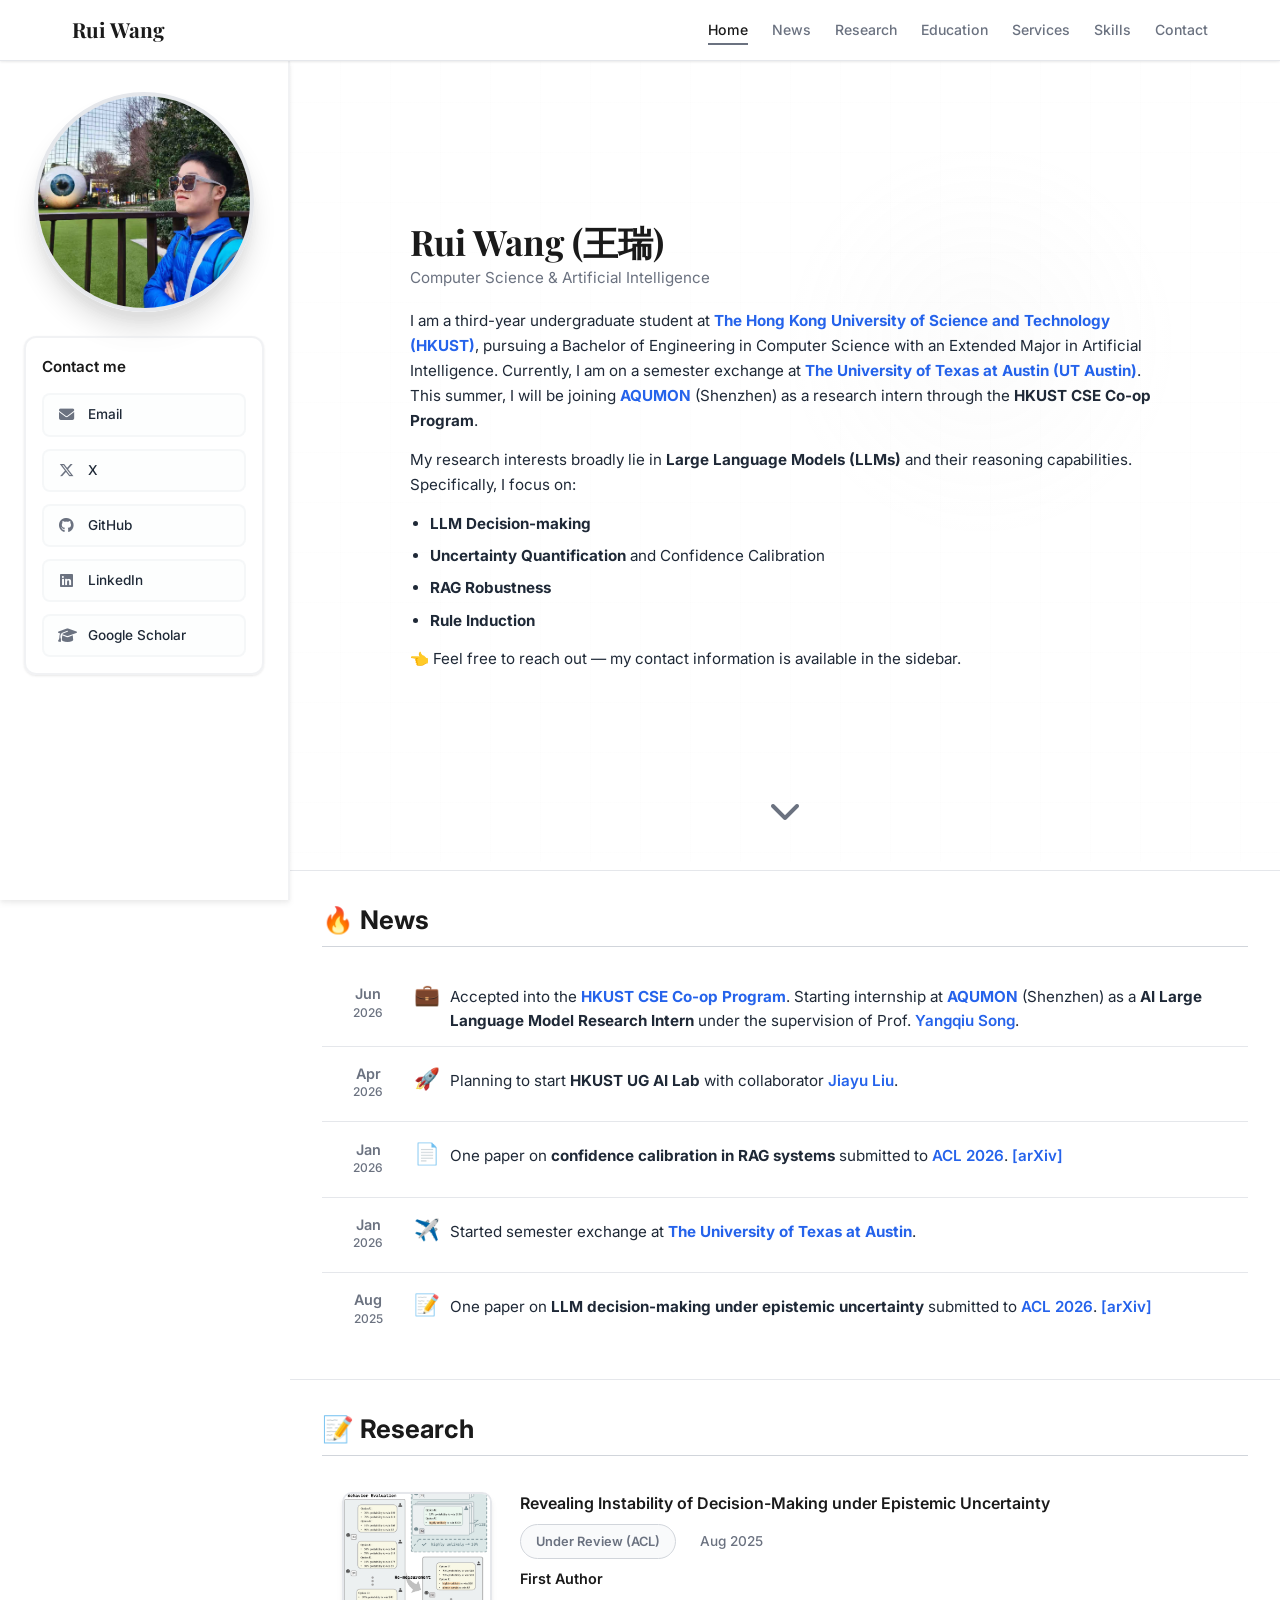
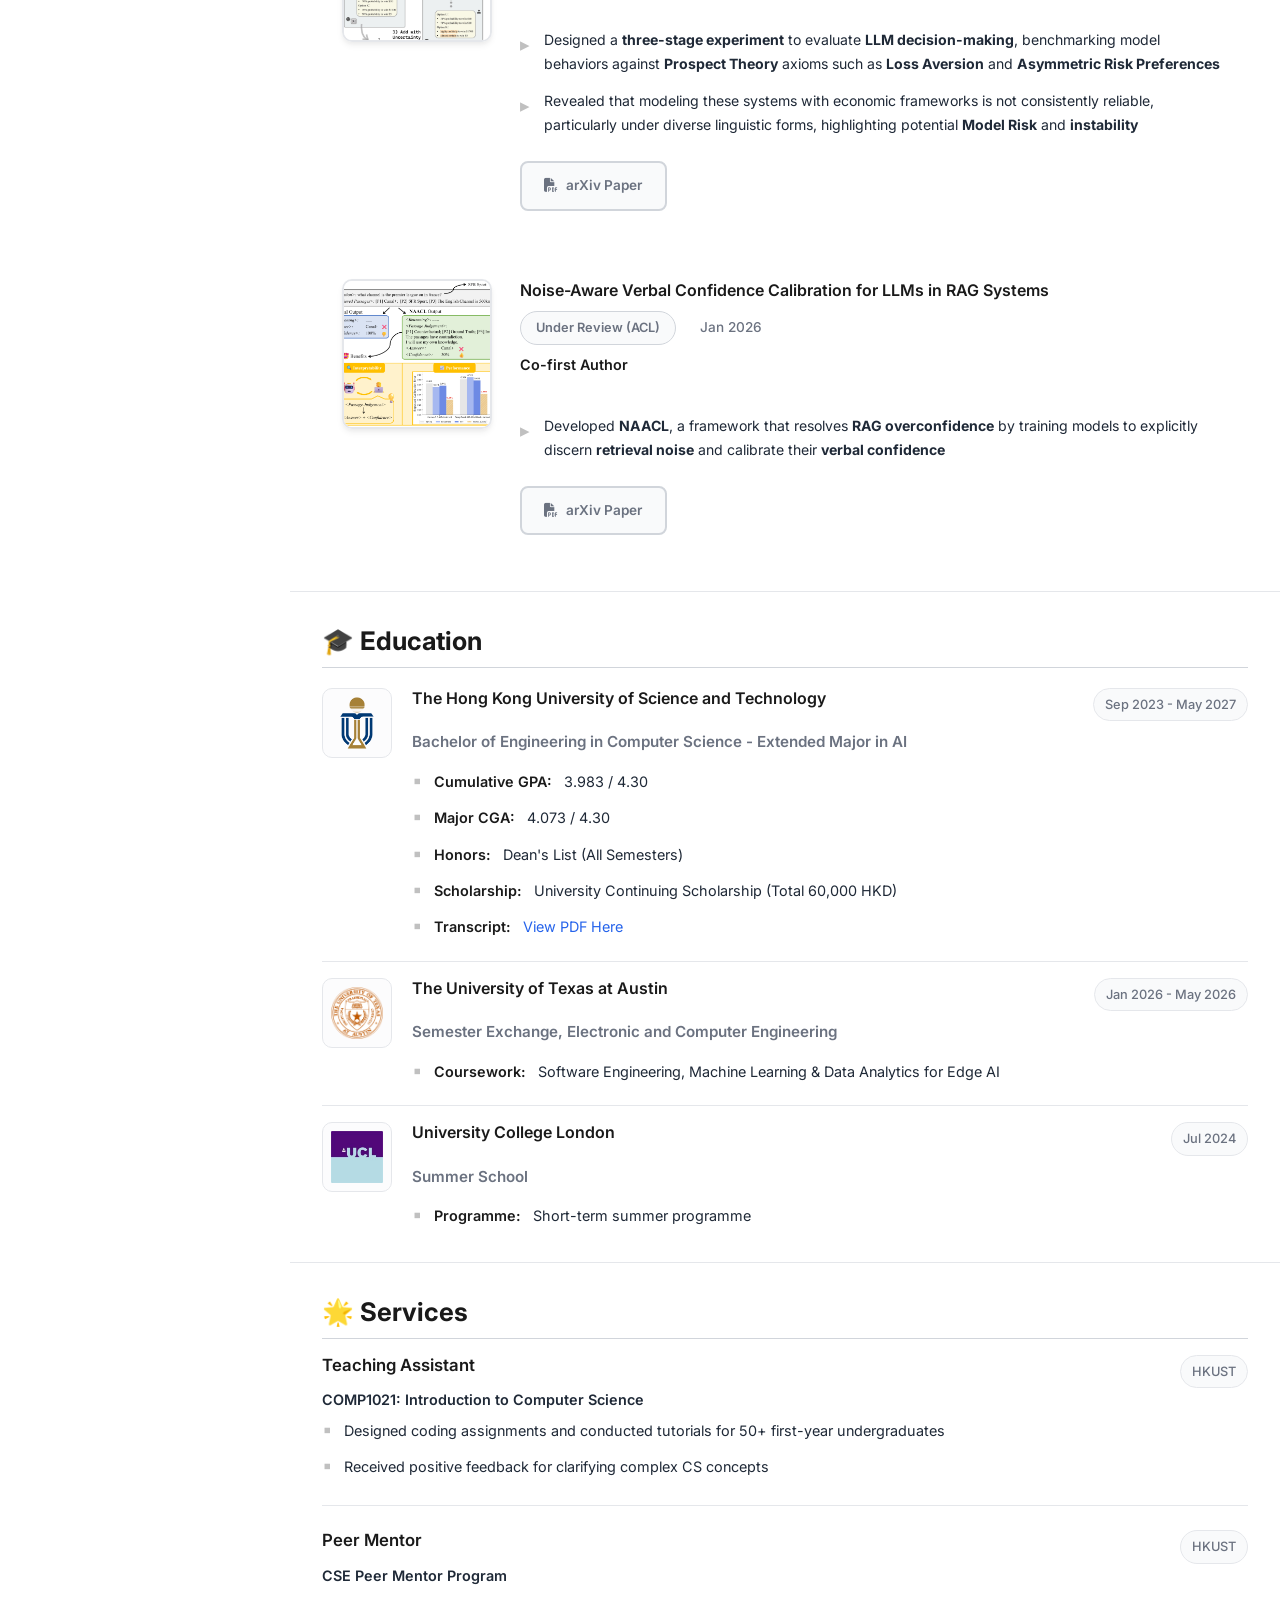
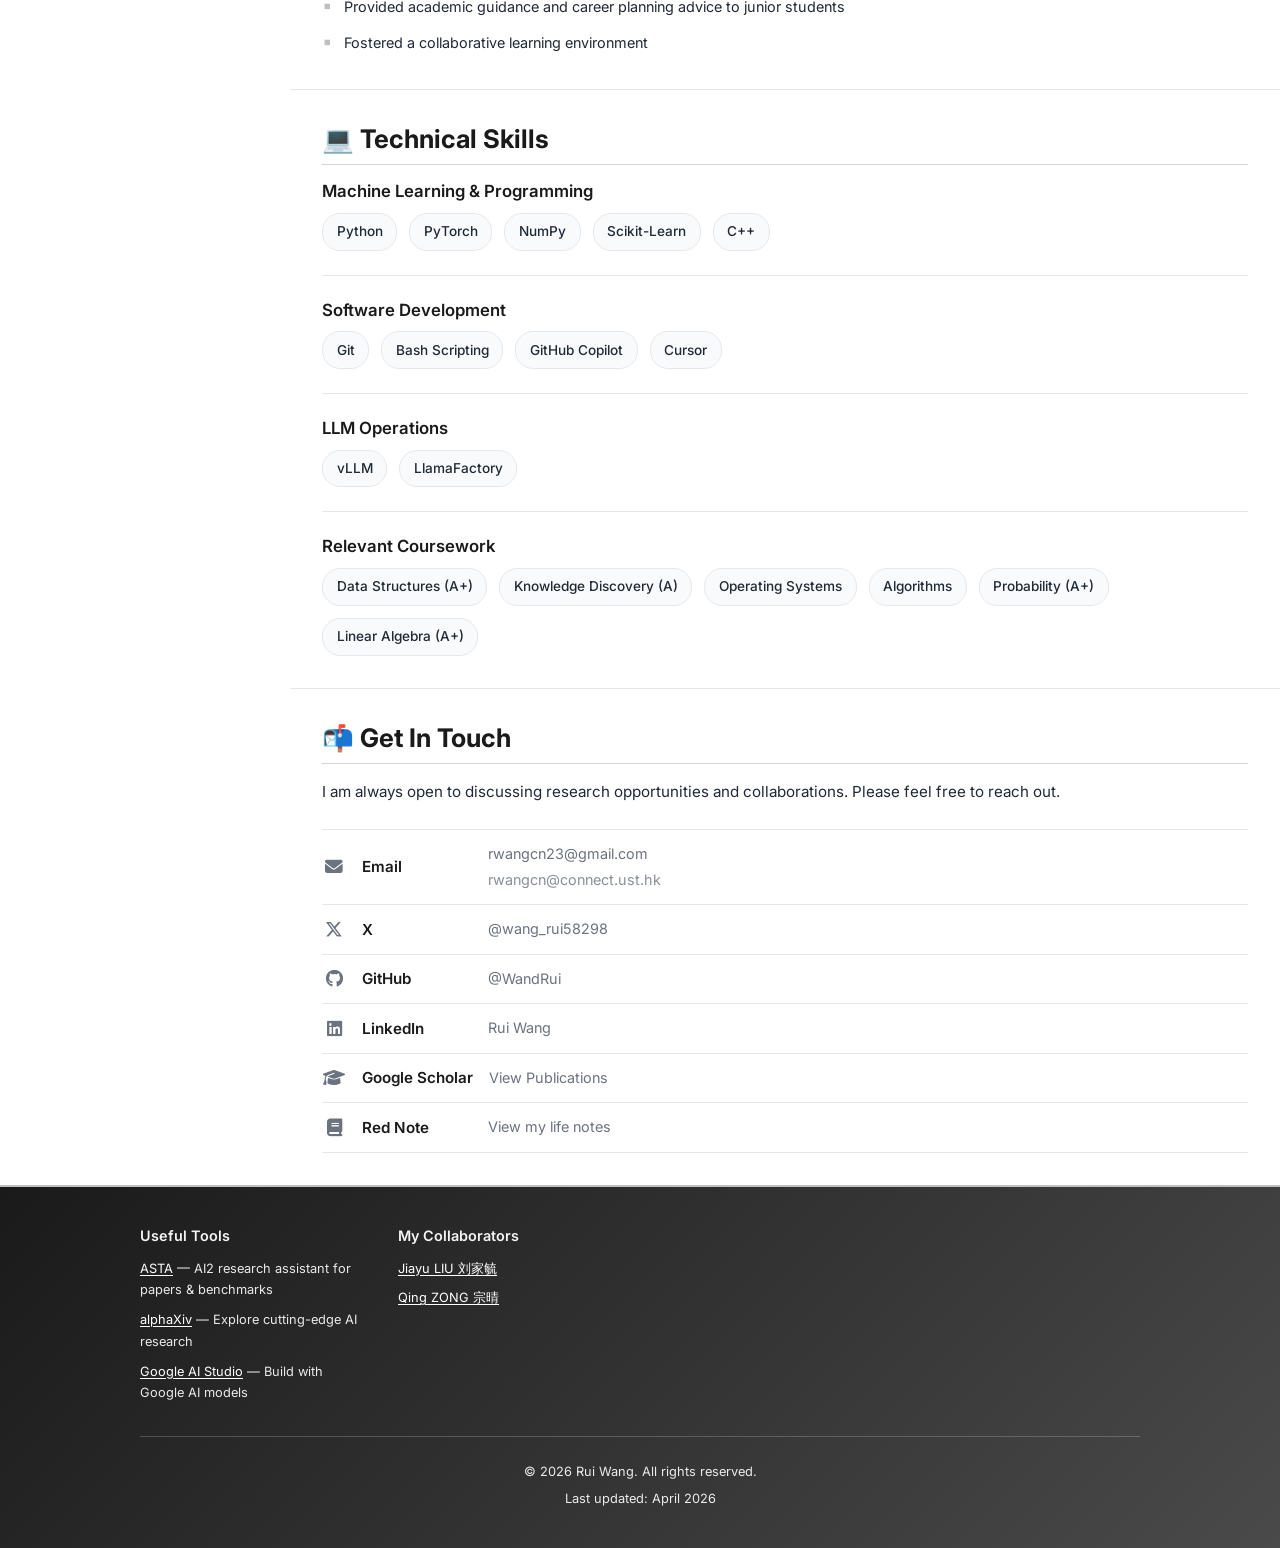
==== index.html @ 8b244877 "Fix mobile overflow and news ordering. Allow long links to wrap on small screens, reorder the Apr/Ju" ====
<!DOCTYPE html>
<html lang="en">
<head>
    <meta charset="UTF-8">
    <meta name="viewport" content="width=device-width, initial-scale=1.0">
    <meta name="description" content="Rui Wang - Computer Science and AI student at HKUST">
    <meta name="keywords" content="Rui Wang, HKUST, Computer Science, AI, Machine Learning, NLP">
    <meta name="author" content="Rui Wang">
    <title>Rui Wang - Personal Homepage</title>
    <link rel="stylesheet" href="styles.css">
    <link rel="preconnect" href="https://fonts.googleapis.com">
    <link rel="preconnect" href="https://fonts.gstatic.com" crossorigin>
    <link href="https://fonts.googleapis.com/css2?family=Inter:wght@300;400;500;600;700&family=Playfair+Display:wght@700&display=swap" rel="stylesheet">
    <link rel="stylesheet" href="https://cdnjs.cloudflare.com/ajax/libs/font-awesome/6.5.1/css/all.min.css">
    <!-- Particles.js for animated background -->
    <script src="https://cdn.jsdelivr.net/particles.js/2.0.0/particles.min.js"></script>
</head>
<body>
    <!-- Animated Background -->
    <div id="particles-js"></div>
    
    <!-- Navigation -->
    <nav id="navbar">
        <div class="nav-container">
            <a href="#home" class="nav-logo">Rui Wang</a>
            <ul class="nav-menu">
                <li><a href="#home" class="nav-link">Home</a></li>
                <li><a href="#news" class="nav-link">News</a></li>
                <li><a href="#research" class="nav-link">Research</a></li>
                <li><a href="#education" class="nav-link">Education</a></li>
                <li><a href="#activities" class="nav-link">Services</a></li>
                <li><a href="#skills" class="nav-link">Skills</a></li>
                <li><a href="#contact" class="nav-link">Contact</a></li>
            </ul>
            <div class="hamburger">
                <span></span>
                <span></span>
                <span></span>
            </div>
        </div>
    </nav>

    <!-- Main Layout Container -->
    <div class="main-layout">
        <!-- Left Fixed Sidebar (Desktop Only) -->
        <aside class="left-sidebar">
            <div class="sidebar-content">
                <div class="hero-image fade-in">
                    <img src="figures/photo2.png" alt="Rui Wang Profile Photo" class="profile-photo">
                    <div class="hero-contact-row">
                        <span class="hero-contact-label">Contact me</span>
                        <div class="social-links">
                            <a href="mailto:rwangcn23@gmail.com" aria-label="Email" class="social-link-item">
                                <i class="fas fa-envelope"></i>
                                <span>Email</span>
                            </a>
                            <a href="https://x.com/wang_rui58298" target="_blank" aria-label="X" class="social-link-item">
                                <i class="fab fa-x-twitter"></i>
                                <span>X</span>
                            </a>
                            <a href="https://github.com/WandRui" target="_blank" aria-label="GitHub" class="social-link-item">
                                <i class="fab fa-github"></i>
                                <span>GitHub</span>
                            </a>
                            <a href="https://www.linkedin.com/in/rui-wang-39900537a/" target="_blank" aria-label="LinkedIn" class="social-link-item">
                                <i class="fab fa-linkedin"></i>
                                <span>LinkedIn</span>
                            </a>
                            <a href="https://scholar.google.com/citations?user=2zU0cUQAAAAJ" target="_blank" aria-label="Google Scholar" class="social-link-item">
                                <i class="fas fa-graduation-cap"></i>
                                <span>Google Scholar</span>
                            </a>
                        </div>
                    </div>
                </div>
            </div>
        </aside>

        <!-- Right Scrollable Content Area -->
        <main class="right-content">
            <!-- Hero Section -->
            <section id="home" class="hero">
                <div class="hero-content">
                    <!-- Mobile: Show image and contact in hero section -->
                    <div class="hero-image-mobile fade-in">
                        <img src="figures/photo2.png" alt="Rui Wang Profile Photo" class="profile-photo">
                        <div class="hero-contact-row">
                            <span class="hero-contact-label">Contact me</span>
                            <div class="social-links">
                                <a href="mailto:rwangcn23@gmail.com" aria-label="Email" class="social-link-item">
                                    <i class="fas fa-envelope"></i>
                                    <span>Email</span>
                                </a>
                                <a href="https://x.com/wang_rui58298" target="_blank" aria-label="X" class="social-link-item">
                                    <i class="fab fa-x-twitter"></i>
                                    <span>X</span>
                                </a>
                                <a href="https://github.com/WandRui" target="_blank" aria-label="GitHub" class="social-link-item">
                                    <i class="fab fa-github"></i>
                                    <span>GitHub</span>
                                </a>
                                <a href="https://www.linkedin.com/in/rui-wang-39900537a/" target="_blank" aria-label="LinkedIn" class="social-link-item">
                                    <i class="fab fa-linkedin"></i>
                                    <span>LinkedIn</span>
                                </a>
                                <a href="https://scholar.google.com/citations?user=2zU0cUQAAAAJ" target="_blank" aria-label="Google Scholar" class="social-link-item">
                                    <i class="fas fa-graduation-cap"></i>
                                    <span>Google Scholar</span>
                                </a>
                            </div>
                        </div>
                    </div>
                    <div class="hero-text fade-in">
                        <h1 class="hero-title">Rui Wang (王瑞)</h1>
                        <h2 class="hero-subtitle">Computer Science & Artificial Intelligence</h2>
                        <p class="hero-description">
                            I am a third-year undergraduate student at <a href="https://www.hkust.edu.hk" target="_blank" class="news-link"><strong>The Hong Kong University of Science and Technology (HKUST)</strong></a>, 
                            pursuing a Bachelor of Engineering in Computer Science with an Extended Major in Artificial Intelligence.
                            Currently, I am on a semester exchange at <a href="https://www.utexas.edu" target="_blank" class="news-link"><strong>The University of Texas at Austin (UT Austin)</strong></a>.
                            This summer, I will be joining <a href="https://www.aqumon.com/en/" target="_blank" class="news-link"><strong>AQUMON</strong></a> (Shenzhen) as a research intern through the <strong>HKUST CSE Co-op Program</strong>.
                        </p>
                        <p class="hero-description">
                            My research interests broadly lie in <strong>Large Language Models (LLMs)</strong> and their reasoning capabilities. Specifically, I focus on:
                        </p>
                        <ul class="hero-interests">
                            <li><strong>LLM Decision-making</strong></li>
                            <li><strong>Uncertainty Quantification</strong> and Confidence Calibration</li>
                            <li><strong>RAG Robustness</strong></li>
                            <li><strong>Rule Induction</strong></li>
                        </ul>
                        <p class="hero-description">
                            👈 Feel free to reach out — my contact information is available in the sidebar.
                        </p>
                    </div>
                </div>
                <div class="scroll-indicator">
                    <a href="#news">
                        <i class="fas fa-chevron-down"></i>
                    </a>
                </div>
            </section>

            <!-- News Section -->
            <section id="news" class="section">
                <div class="container">
                    <h2 class="section-title small">🔥 News</h2>
                    <div class="news-scroll-window">
                        <div class="news-container">
                            <div class="news-item">
                                <div class="news-date">
                                    <span class="news-month">Jun</span>
                                    <span class="news-year">2026</span>
                                </div>
                                <div class="news-content">
                                    <span class="news-icon">💼</span>
                                    <span>Accepted into the <a href="https://cse.hkust.edu.hk/ug/comp4910/" target="_blank" class="news-link"><strong>HKUST CSE Co-op Program</strong></a>. Starting internship at <a href="https://www.aqumon.com/en/" target="_blank" class="news-link"><strong>AQUMON</strong></a> (Shenzhen) as a <strong>AI Large Language Model Research Intern</strong> under the supervision of Prof. <a href="https://www.cse.ust.hk/~yqsong/" target="_blank" class="news-link">Yangqiu Song</a>.</span>
                                </div>
                            </div>
                            <div class="news-item">
                                <div class="news-date">
                                    <span class="news-month">Apr</span>
                                    <span class="news-year">2026</span>
                                </div>
                                <div class="news-content">
                                    <span class="news-icon">🚀</span>
                                    <span>Planning to start <strong>HKUST UG AI Lab</strong> with collaborator <a href="https://jiayujeff.github.io/" target="_blank" class="news-link">Jiayu Liu</a>.</span>
                                </div>
                            </div>
                            <div class="news-item">
                                <div class="news-date">
                                    <span class="news-month">Jan</span>
                                    <span class="news-year">2026</span>
                                </div>
                                <div class="news-content">
                                    <span class="news-icon">📄</span>
                                    <span>One paper on <strong>confidence calibration in RAG systems</strong> submitted to <a href="https://2026.aclweb.org" target="_blank" class="news-link">ACL 2026</a>. <a href="https://arxiv.org/abs/2601.11004" target="_blank" class="news-link">[arXiv]</a></span>
                                </div>
                            </div>
                            <div class="news-item">
                                <div class="news-date">
                                    <span class="news-month">Jan</span>
                                    <span class="news-year">2026</span>
                                </div>
                                <div class="news-content">
                                    <span class="news-icon">✈️</span>
                                    <span>Started semester exchange at <a href="https://www.utexas.edu" target="_blank" class="news-link"><strong>The University of Texas at Austin</strong></a>.</span>
                                </div>
                            </div>
                            <div class="news-item">
                                <div class="news-date">
                                    <span class="news-month">Aug</span>
                                    <span class="news-year">2025</span>
                                </div>
                                <div class="news-content">
                                    <span class="news-icon">📝</span>
                                    <span>One paper on <strong>LLM decision-making under epistemic uncertainty</strong> submitted to <a href="https://2026.aclweb.org" target="_blank" class="news-link">ACL 2026</a>. <a href="https://arxiv.org/abs/2508.08992" target="_blank" class="news-link">[arXiv]</a></span>
                                </div>
                            </div>
                        </div>
                    </div>
                </div>
            </section>

            <!-- Research Section -->
            <section id="research" class="section section-alt">
                <div class="container">
                    <h2 class="section-title small">📝 Research</h2>
                    <div class="research-scroll-window">
                        <div class="research-container">
                            <div class="research-timeline">
                                <div class="research-item">
                                    <div class="research-card" data-research-id="research-1">
                                        <img src="figures/marpt_fig.png" alt="Revealing Instability of Decision-Making Research Figure" class="research-thumbnail">
                                        <div class="research-content-wrapper">
                                            <div class="research-header">
                                                <div class="research-header-left">
                                                    <div class="research-title-row">
                                                        <h3 class="research-title">Revealing Instability of Decision-Making under Epistemic Uncertainty</h3>
                                                    </div>
                                                    <div class="research-meta-row">
                                                        <span class="research-status">Under Review (ACL)</span>
                                                        <span class="research-date">Aug 2025</span>
                                                    </div>
                                                    <p class="research-role">First Author</p>
                                                </div>
                                            </div>
                                            <div class="research-details">
                                                <div class="research-details-content">
                                                    <ul class="research-description">
                                                        <li>Designed a <strong>three-stage experiment</strong> to evaluate <strong>LLM decision-making</strong>, benchmarking model behaviors against <strong>Prospect Theory</strong> axioms such as <strong>Loss Aversion</strong> and <strong>Asymmetric Risk Preferences</strong></li>
                                                        <li>Revealed that modeling these systems with economic frameworks is not consistently reliable, particularly under diverse linguistic forms, highlighting potential <strong>Model Risk</strong> and <strong>instability</strong></li>
                                                    </ul>
                                                    <div class="research-links">
                                                        <a href="https://arxiv.org/abs/2508.08992" target="_blank" class="research-link">
                                                            <i class="fas fa-file-pdf"></i> arXiv Paper
                                                        </a>
                                                    </div>
                                                </div>
                                            </div>
                                        </div>
                                    </div>
                                </div>
                                
                                <div class="research-item">
                                    <div class="research-card" data-research-id="research-2">
                                        <img src="figures/naacl_fig.png" alt="NAACL Framework Research Figure" class="research-thumbnail">
                                        <div class="research-content-wrapper">
                                            <div class="research-header">
                                                <div class="research-header-left">
                                                    <div class="research-title-row">
                                                        <h3 class="research-title">Noise-Aware Verbal Confidence Calibration for LLMs in RAG Systems</h3>
                                                    </div>
                                                    <div class="research-meta-row">
                                                        <span class="research-status">Under Review (ACL)</span>
                                                        <span class="research-date">Jan 2026</span>
                                                    </div>
                                                    <p class="research-role">Co-first Author</p>
                                                </div>
                                            </div>
                                            <div class="research-details">
                                                <div class="research-details-content">
                                                    <ul class="research-description">
                                                        <li>Developed <strong>NAACL</strong>, a framework that resolves <strong>RAG overconfidence</strong> by training models to explicitly discern <strong>retrieval noise</strong> and calibrate their <strong>verbal confidence</strong></li>
                                                    </ul>
                                                    <div class="research-links">
                                                        <a href="https://arxiv.org/abs/2601.11004" target="_blank" class="research-link">
                                                            <i class="fas fa-file-pdf"></i> arXiv Paper
                                                        </a>
                                                    </div>
                                                </div>
                                            </div>
                                        </div>
                                    </div>
                                </div>
                            </div>
                        </div>
                    </div>
                </div>
            </section>

    <!-- Education Section -->
    <section id="education" class="section section-alt">
        <div class="container">
            <h2 class="section-title">🎓 Education</h2>
            <div class="education-container">
                <div class="education-card">
                    <img src="figures/hkust_logo.png" alt="HKUST Logo" class="education-logo">
                    <div class="education-content">
                        <div class="education-header">
                            <h3>The Hong Kong University of Science and Technology</h3>
                            <span class="education-date">Sep 2023 - May 2027</span>
                        </div>
                        <p class="education-degree">Bachelor of Engineering in Computer Science - Extended Major in AI</p>
                        <div class="education-details">
                            <div class="education-detail-item">
                                <span class="education-detail-label">Cumulative GPA:</span> 3.983 / 4.30
                            </div>
                            <div class="education-detail-item">
                                <span class="education-detail-label">Major CGA:</span> 4.073 / 4.30
                            </div>
                            <div class="education-detail-item">
                                <span class="education-detail-label">Honors:</span> Dean's List (All Semesters)
                            </div>
                            <div class="education-detail-item">
                                <span class="education-detail-label">Scholarship:</span> University Continuing Scholarship (Total 60,000 HKD)
                            </div>
                            <div class="education-detail-item">
                                <span class="education-detail-label">Transcript:</span> <a href="files/transcript.pdf" target="_blank">View PDF Here</a>
                            </div>
                        </div>
                    </div>
                </div>
                
                <div class="education-card">
                    <img src="figures/UT_logo.png" alt="UT Austin Logo" class="education-logo">
                    <div class="education-content">
                        <div class="education-header">
                            <h3>The University of Texas at Austin</h3>
                            <span class="education-date">Jan 2026 - May 2026</span>
                        </div>
                        <p class="education-degree">Semester Exchange, Electronic and Computer Engineering</p>
                        <div class="education-details">
                            <div class="education-detail-item">
                                <span class="education-detail-label">Coursework:</span> Software Engineering, Machine Learning & Data Analytics for Edge AI
                            </div>
                        </div>
                    </div>
                </div>
                
                <div class="education-card">
                    <img src="figures/ucl_logo.png" alt="UCL Logo" class="education-logo">
                    <div class="education-content">
                        <div class="education-header">
                            <h3>University College London</h3>
                            <span class="education-date">Jul 2024</span>
                        </div>
                        <p class="education-degree">Summer School</p>
                        <div class="education-details">
                            <div class="education-detail-item">
                                <span class="education-detail-label">Programme:</span> Short-term summer programme
                            </div>
                        </div>
                    </div>
                </div>
            </div>
        </div>
    </section>

    <!-- Activities Section -->
    <section id="activities" class="section section-alt">
        <div class="container">
            <h2 class="section-title small">🌟 Services</h2>
            <div class="activities-grid">
                <div class="activity-card">
                    <div class="education-header">
                        <h3>Teaching Assistant</h3>
                        <span class="education-date">HKUST</span>
                    </div>
                    <p class="education-degree">COMP1021: Introduction to Computer Science</p>
                    <div class="education-details">
                        <div class="education-detail-item">Designed coding assignments and conducted tutorials for 50+ first-year undergraduates</div>
                        <div class="education-detail-item">Received positive feedback for clarifying complex CS concepts</div>
                    </div>
                </div>
                <div class="activity-card">
                    <div class="education-header">
                        <h3>Peer Mentor</h3>
                        <span class="education-date">HKUST</span>
                    </div>
                    <p class="education-degree">CSE Peer Mentor Program</p>
                    <div class="education-details">
                        <div class="education-detail-item">Provided academic guidance and career planning advice to junior students</div>
                        <div class="education-detail-item">Fostered a collaborative learning environment</div>
                    </div>
                </div>
            </div>
        </div>
    </section>

    <!-- Skills Section -->
    <section id="skills" class="section">
        <div class="container">
            <h2 class="section-title small">💻 Technical Skills</h2>
            <div class="skills-container">
                <div class="skills-grid">
                    <div class="skill-category">
                        <div class="skill-icon">
                            <i class="fas fa-code"></i>
                        </div>
                        <h3>Machine Learning & Programming</h3>
                        <div class="skill-tags">
                            <span class="skill-tag">Python</span>
                            <span class="skill-tag">PyTorch</span>
                            <span class="skill-tag">NumPy</span>
                            <span class="skill-tag">Scikit-Learn</span>
                            <span class="skill-tag">C++</span>
                        </div>
                    </div>
                    <div class="skill-category">
                        <div class="skill-icon">
                            <i class="fas fa-tools"></i>
                        </div>
                        <h3>Software Development</h3>
                        <div class="skill-tags">
                            <span class="skill-tag">Git</span>
                            <span class="skill-tag">Bash Scripting</span>
                            <span class="skill-tag">GitHub Copilot</span>
                            <span class="skill-tag">Cursor</span>
                        </div>
                    </div>
                    <div class="skill-category">
                        <div class="skill-icon">
                            <i class="fas fa-robot"></i>
                        </div>
                        <h3>LLM Operations</h3>
                        <div class="skill-tags">
                            <span class="skill-tag">vLLM</span>
                            <span class="skill-tag">LlamaFactory</span>
                        </div>
                    </div>
                    <div class="skill-category">
                        <div class="skill-icon">
                            <i class="fas fa-book"></i>
                        </div>
                        <h3>Relevant Coursework</h3>
                        <div class="skill-tags">
                            <span class="skill-tag">Data Structures (A+)</span>
                            <span class="skill-tag">Knowledge Discovery (A)</span>
                            <span class="skill-tag">Operating Systems</span>
                            <span class="skill-tag">Algorithms</span>
                            <span class="skill-tag">Probability (A+)</span>
                            <span class="skill-tag">Linear Algebra (A+)</span>
                        </div>
                    </div>
                </div>
            </div>
        </div>
    </section>

            <!-- Contact Section -->
            <section id="contact" class="section section-alt">
                <div class="container">
                    <h2 class="section-title small">📬 Get In Touch</h2>
                    <div class="contact-content">
                        <p class="contact-intro">
                            I am always open to discussing research opportunities and collaborations. Please feel free to reach out.
                        </p>
                        <div class="contact-grid">
                            <a href="mailto:rwangcn23@gmail.com" class="contact-card">
                                <i class="fas fa-envelope"></i>
                                <h3>Email</h3>
                                <div class="contact-text"><p>rwangcn23@gmail.com</p><p class="contact-alt">rwangcn@connect.ust.hk</p></div>
                            </a>
                            <a href="https://x.com/wang_rui58298" target="_blank" class="contact-card">
                                <i class="fab fa-x-twitter"></i>
                                <h3>X</h3>
                                <div class="contact-text"><p>@wang_rui58298</p></div>
                            </a>
                            <a href="https://github.com/WandRui" target="_blank" class="contact-card">
                                <i class="fab fa-github"></i>
                                <h3>GitHub</h3>
                                <div class="contact-text"><p>@WandRui</p></div>
                            </a>
                            <a href="https://www.linkedin.com/in/rui-wang-39900537a/" target="_blank" class="contact-card">
                                <i class="fab fa-linkedin"></i>
                                <h3>LinkedIn</h3>
                                <div class="contact-text"><p>Rui Wang</p></div>
                            </a>
                            <a href="https://scholar.google.com/citations?user=2zU0cUQAAAAJ" target="_blank" class="contact-card">
                                <i class="fas fa-graduation-cap"></i>
                                <h3>Google Scholar</h3>
                                <div class="contact-text"><p>View Publications</p></div>
                            </a>
                            <a href="https://xhslink.com/m/5JHvTzYzztv" target="_blank" class="contact-card">
                                <i class="fas fa-book"></i>
                                <h3>Red Note</h3>
                                <div class="contact-text"><p>View my life notes</p></div>
                            </a>
                        </div>
                    </div>
                </div>
            </section>
        </main>
    </div>

    <!-- Image Lightbox -->
    <div class="image-lightbox" id="imageLightbox">
        <div class="lightbox-close" id="lightboxClose">
            <i class="fas fa-times"></i>
        </div>
        <img src="" alt="Research Figure" class="lightbox-content" id="lightboxImage">
    </div>

    <!-- Footer -->
    <footer class="footer">
        <div class="container">
            <div class="footer-cols">
                <div class="footer-col">
                    <h3 class="footer-col-title">Useful Tools</h3>
                    <ul class="footer-col-links">
                        <li><a href="https://asta.allen.ai/" target="_blank">ASTA</a> — AI2 research assistant for papers & benchmarks</li>
                        <li><a href="https://www.alphaxiv.org/" target="_blank">alphaXiv</a> — Explore cutting-edge AI research</li>
                        <li><a href="https://aistudio.google.com/" target="_blank">Google AI Studio</a> — Build with Google AI models</li>
                    </ul>
                </div>
                <div class="footer-col">
                    <h3 class="footer-col-title">My Collaborators</h3>
                    <ul class="footer-col-links">
                        <li><a href="https://jiayujeff.github.io/" target="_blank">Jiayu LIU 刘家毓</a></li>
                        <li><a href="https://zongqing0068.github.io/" target="_blank">Qing ZONG 宗晴</a></li>
                    </ul>
                </div>
                <div class="footer-col footer-col-empty">
                    <h3 class="footer-col-title">&nbsp;</h3>
                    <ul class="footer-col-links"></ul>
                </div>
                <div class="footer-col footer-col-empty">
                    <h3 class="footer-col-title">&nbsp;</h3>
                    <ul class="footer-col-links"></ul>
                </div>
            </div>
            <p>&copy; 2026 Rui Wang. All rights reserved.</p>
            <p class="footer-update">Last updated: April 2026</p>
        </div>
    </footer>

    <script src="script.js"></script>
</body>
</html>
---- styles.css ----
/* ===========================
   CSS Reset & Base Styles
   =========================== */

* {
    margin: 0;
    padding: 0;
    box-sizing: border-box;
}

:root {
    /* Color Palette - White & Silver AI Tech Theme */
    --primary-color: #1a1a1a;
    --secondary-color: #4a4a4a;
    --accent-color: #6b7280;
    --accent-secondary: #9ca3af;
    --silver: #c0c0c0;
    --silver-light: #e5e7eb;
    --text-color: #1f2937;
    --text-light: #6b7280;
    --bg-color: #ffffff;
    --bg-alt: #f9fafb;
    --bg-card: #ffffff;
    --border-color: #d1d5db;
    --border-light: #e5e7eb;
    --shadow-sm: 0 1px 3px rgba(0, 0, 0, 0.06), 0 1px 2px rgba(0, 0, 0, 0.04);
    --shadow-md: 0 4px 6px rgba(0, 0, 0, 0.05), 0 2px 4px rgba(0, 0, 0, 0.04);
    --shadow-lg: 0 10px 15px rgba(0, 0, 0, 0.08), 0 4px 6px rgba(0, 0, 0, 0.04);
    --shadow-xl: 0 20px 25px rgba(0, 0, 0, 0.1), 0 10px 10px rgba(0, 0, 0, 0.04);
    
    /* Typography */
    --font-main: 'Inter', -apple-system, BlinkMacSystemFont, 'Segoe UI', sans-serif;
    --font-heading: 'Playfair Display', serif;
    
    /* Spacing */
    --spacing-xs: 0.4rem;
    --spacing-sm: 0.75rem;
    --spacing-md: 1.25rem;
    --spacing-lg: 2rem;
    --spacing-xl: 3rem;
    
    /* Transitions */
    --transition-fast: 0.2s ease;
    --transition-normal: 0.3s ease;
    --transition-slow: 0.5s ease;
}

html {
    scroll-behavior: smooth;
    font-size: 16px;
}

body {
    font-family: var(--font-main);
    color: var(--text-color);
    line-height: 1.7;
    background-color: var(--bg-color);
    overflow-x: hidden;
    position: relative;
}

/* ===========================
   Particles.js Background
   =========================== */

#particles-js {
    position: fixed;
    width: 100%;
    height: 100%;
    top: 0;
    left: 0;
    z-index: -1;
    background-color: var(--bg-color);
}

/* Ensure content is above particles */
nav, section, footer {
    position: relative;
    z-index: 1;
}

/* ===========================
   Typography
   =========================== */

h1, h2, h3, h4, h5, h6 {
    font-weight: 600;
    line-height: 1.3;
    color: var(--primary-color);
}

h1 {
    font-size: 2.2rem;
}

h2 {
    font-size: 1.6rem;
}

h3 {
    font-size: 1.1rem;
}

h4 {
    font-size: 0.95rem;
}

p {
    margin-bottom: 1rem;
}

a {
    text-decoration: none;
    color: #2563eb;
    transition: color var(--transition-fast);
}

a:hover {
    color: #1d4ed8;
}

/* ===========================
   Layout
   =========================== */

.main-layout {
    display: flex;
    min-height: calc(100vh - 60px);
    margin-top: 60px;
}

.left-sidebar {
    display: none; /* Hidden on mobile */
    width: 290px;
    flex-shrink: 0;
    position: fixed;
    left: 0;
    top: 60px;
    height: calc(100vh - 60px);
    overflow-y: auto;
    overflow-x: hidden;
    background: rgba(255, 255, 255, 0.5);
    border-right: 2px solid rgba(209, 213, 219, 0.3);
    box-shadow: var(--shadow-md);
    z-index: 100;
    padding: 2rem 1.5rem;
    scroll-behavior: smooth;
    -webkit-overflow-scrolling: touch;
}

/* Custom scrollbar for sidebar */
.left-sidebar::-webkit-scrollbar {
    width: 6px;
}

.left-sidebar::-webkit-scrollbar-track {
    background: rgba(249, 250, 251, 0.5);
    border-radius: 3px;
}

.left-sidebar::-webkit-scrollbar-thumb {
    background: var(--silver);
    border-radius: 3px;
    transition: background var(--transition-normal);
}

.left-sidebar::-webkit-scrollbar-thumb:hover {
    background: var(--accent-color);
}

.sidebar-content {
    display: flex;
    flex-direction: column;
    align-items: center;
    gap: 1.5rem;
    width: 100%;
}

.right-content {
    flex: 1;
    width: 100%;
    min-width: 0;
}

/* Desktop: Show sidebar and adjust right content */
@media screen and (min-width: 1024px) {
    .left-sidebar {
        display: block;
    }
    
    .right-content {
        margin-left: 290px;
    }
}

.container {
    max-width: 1200px;
    margin: 0 auto;
    padding: 0 2rem;
}

.section {
    padding: 2rem 0;
    border-top: 1px solid var(--border-light);
}

.section > .container {
    position: relative;
}

.section-alt {
    background: transparent;
}

.section-title {
    font-size: 1.6rem;
    font-weight: 700;
    text-align: left;
    color: var(--primary-color);
    margin-bottom: 1.25rem;
    padding-bottom: 0.6rem;
    border-bottom: 1px solid var(--border-color);
    width: 100%;
}

.section-title::after,
.section-title::before {
    display: none;
}

.section-title.small {
    font-size: 1.6rem;
    margin-bottom: 1rem;
}

/* ===========================
   Navigation
   =========================== */

#navbar {
    position: fixed;
    top: 0;
    width: 100%;
    background-color: rgba(255, 255, 255, 0.98);
    box-shadow: var(--shadow-sm);
    border-bottom: 1px solid var(--border-light);
    z-index: 1000;
    transition: all var(--transition-normal);
}

#navbar.scrolled {
    background-color: rgba(255, 255, 255, 1);
    box-shadow: var(--shadow-md);
    border-bottom: 1px solid var(--border-color);
}

.nav-container {
    max-width: 1200px;
    margin: 0 auto;
    padding: 0 2rem;
    display: flex;
    justify-content: space-between;
    align-items: center;
    height: 60px;
}

.nav-logo {
    font-family: var(--font-heading);
    font-size: 1.3rem;
    font-weight: 700;
    color: var(--primary-color);
}

.nav-menu {
    display: flex;
    list-style: none;
    gap: 1.5rem;
}

.nav-link {
    color: var(--text-light);
    font-weight: 500;
    font-size: 0.88rem;
    position: relative;
    padding: 0.4rem 0;
}

.nav-link::after {
    content: '';
    position: absolute;
    bottom: 0;
    left: 0;
    width: 0;
    height: 2px;
    background-color: var(--accent-color);
    transition: width var(--transition-normal);
}

.nav-link:hover::after,
.nav-link.active::after {
    width: 100%;
}

.nav-link:hover {
    color: var(--primary-color);
}

.nav-link.active {
    color: var(--primary-color);
}

.hamburger {
    display: none;
    flex-direction: column;
    cursor: pointer;
    gap: 4px;
}

.hamburger span {
    width: 25px;
    height: 3px;
    background-color: var(--primary-color);
    transition: all var(--transition-normal);
}

/* ===========================
   Hero Section
   =========================== */

.hero {
    min-height: 90vh;
    display: flex;
    align-items: center;
    justify-content: center;
    padding-top: 1rem;
    padding-bottom: 2rem;
    position: relative;
    background: transparent;
    overflow: hidden;
}

.hero::before {
    content: '';
    position: absolute;
    width: 100%;
    height: 100%;
    background-image: 
        linear-gradient(rgba(192, 192, 192, 0.02) 1px, transparent 1px),
        linear-gradient(90deg, rgba(192, 192, 192, 0.02) 1px, transparent 1px);
    background-size: 50px 50px;
    pointer-events: none;
}

.hero::after {
    content: '';
    position: absolute;
    top: 10%;
    right: 10%;
    width: 400px;
    height: 400px;
    background: radial-gradient(circle, rgba(192, 192, 192, 0.05) 0%, transparent 70%);
    border-radius: 50%;
    pointer-events: none;
}

.hero-content {
    max-width: 1200px;
    margin: 0 auto;
    padding: 0 2rem;
    display: flex;
    flex-direction: column;
    align-items: center;
    text-align: center;
    position: relative;
    z-index: 1;
}

/* Desktop: Adjust hero content when sidebar is visible */
@media screen and (min-width: 1024px) {
    .hero-content {
        text-align: left;
        align-items: flex-start;
    }
}

.hero-text {
    animation: fadeInUp 1s ease;
}

.hero-title {
    font-family: var(--font-heading);
    font-size: 2.2rem;
    font-weight: 700;
    margin-bottom: 0.25rem;
    color: var(--primary-color);
}

.hero-subtitle {
    font-size: 0.95rem;
    color: var(--text-light);
    margin-bottom: 1.25rem;
    font-weight: 400;
}

.hero-description {
    font-size: 0.95rem;
    line-height: 1.65;
    color: var(--text-color);
    margin-bottom: 0.85rem;
    max-width: 750px;
}

.hero-description:last-of-type {
    margin-bottom: 1.5rem;
}

.hero-interests {
    font-size: 0.95rem;
    line-height: 1.65;
    color: var(--text-color);
    margin-bottom: 0.85rem;
    max-width: 750px;
    padding-left: 1.25rem;
    list-style: disc;
}

.hero-interests li {
    margin-bottom: 0.45rem;
}

.hero-contact-row {
    display: flex;
    flex-direction: column;
    align-items: stretch;
    gap: 0.85rem;
    margin-top: 1.5rem;
    padding: 1rem;
    background: rgba(255, 255, 255, 0.6);
    border: 2px solid var(--border-light);
    border-radius: 12px;
    box-shadow: var(--shadow-sm);
    width: 100%;
}

.hero-contact-label {
    font-size: 0.95rem;
    font-weight: 600;
    color: var(--primary-color);
}

.btn {
    display: inline-flex;
    align-items: center;
    gap: 0.4rem;
    padding: 0.7rem 1.4rem;
    border-radius: 50px;
    font-weight: 500;
    font-size: 0.9rem;
    transition: all var(--transition-normal);
    cursor: pointer;
    border: 2px solid transparent;
}

.btn-primary {
    background: linear-gradient(135deg, var(--accent-color), var(--secondary-color));
    color: white;
    font-weight: 600;
}

.btn-primary:hover {
    background: linear-gradient(135deg, var(--secondary-color), var(--primary-color));
    transform: translateY(-2px);
    box-shadow: var(--shadow-lg);
}

.btn-secondary {
    background-color: transparent;
    color: var(--accent-color);
    border-color: var(--accent-color);
}

.btn-secondary:hover {
    background: linear-gradient(135deg, var(--accent-color), var(--secondary-color));
    color: white;
    transform: translateY(-2px);
    box-shadow: var(--shadow-lg);
}

.social-links {
    display: flex;
    flex-direction: column;
    gap: 0.75rem;
    align-items: stretch;
    width: 100%;
}

.social-link-item {
    display: flex;
    align-items: center;
    gap: 0.75rem;
    padding: 0.5rem 0.85rem;
    border-radius: 8px;
    background-color: var(--bg-alt);
    color: var(--accent-color);
    border: 2px solid var(--border-light);
    font-size: 0.85rem;
    transition: all var(--transition-normal);
    text-decoration: none;
    width: 100%;
}

.social-link-item i {
    font-size: 0.95rem;
    width: 18px;
    text-align: center;
    flex-shrink: 0;
}

.social-link-item span {
    font-weight: 500;
    color: var(--text-color);
}

.social-link-item:hover {
    background: linear-gradient(135deg, var(--accent-color), var(--secondary-color));
    color: white;
    border-color: var(--accent-color);
    transform: translateY(-2px);
    box-shadow: var(--shadow-md);
}

.social-link-item:hover span {
    color: white;
}

.hero-image {
    display: flex;
    flex-direction: column;
    justify-content: center;
    align-items: center;
    animation: fadeIn 1.5s ease;
    max-width: 280px;
    width: 100%;
}

/* Mobile hero image (shown in hero section) */
.hero-image-mobile {
    display: flex;
    flex-direction: column;
    justify-content: center;
    align-items: center;
    animation: fadeIn 1.5s ease;
    max-width: 280px;
    width: 100%;
    margin-bottom: 2rem;
}

/* Hide mobile image on desktop */
@media screen and (min-width: 1024px) {
    .hero-image-mobile {
        display: none;
    }
}

/* Sidebar image styling */
.left-sidebar .hero-image {
    max-width: 100%;
    width: 100%;
}

.left-sidebar .profile-photo {
    width: 220px;
    height: 220px;
    margin-bottom: 1.5rem;
}

.left-sidebar .hero-contact-row {
    width: 100%;
    margin-top: 0;
    background: rgba(255, 255, 255, 0.35);
    border-color: rgba(209, 213, 219, 0.3);
}

.left-sidebar .social-link-item {
    background-color: rgba(249, 250, 251, 0.3);
    border-color: rgba(229, 231, 235, 0.3);
}

.profile-placeholder {
    width: 300px;
    height: 300px;
    border-radius: 50%;
    background: linear-gradient(135deg, var(--accent-color), var(--accent-secondary));
    display: flex;
    align-items: center;
    justify-content: center;
    box-shadow: var(--shadow-lg), var(--glow-cyan);
}

.profile-placeholder i {
    font-size: 8rem;
    color: var(--primary-color);
    opacity: 0.9;
}

.profile-photo {
    width: 260px;
    height: 260px;
    border-radius: 50%;
    object-fit: cover;
    box-shadow: var(--shadow-xl);
    border: 4px solid var(--silver-light);
    animation: float 6s ease-in-out infinite;
}

@keyframes float {
    0%, 100% {
        transform: translateY(0px);
    }
    50% {
        transform: translateY(-20px);
    }
}

/* Hero Education */
.hero-education {
    margin-top: 1.5rem;
    display: flex;
    flex-direction: column;
    gap: 0.75rem;
    width: 100%;
}

.hero-edu-item {
    display: flex;
    align-items: center;
    gap: 0.85rem;
    padding: 0.85rem;
    background: rgba(255, 255, 255, 0.7);
    border-radius: 10px;
    border: 2px solid var(--border-light);
    box-shadow: var(--shadow-sm);
    transition: all var(--transition-normal);
}

.hero-edu-item:hover {
    transform: translateX(5px);
    box-shadow: var(--shadow-md);
    border-color: var(--silver);
}

.hero-edu-logo {
    width: 42px;
    height: 42px;
    object-fit: contain;
    flex-shrink: 0;
    background: rgba(249, 250, 251, 0.5);
    padding: 0.4rem;
    border-radius: 8px;
    border: 1px solid var(--border-light);
}

.hero-edu-info {
    flex: 1;
    display: flex;
    flex-direction: column;
    gap: 0.1rem;
}

.hero-edu-info h4 {
    font-size: 0.9rem;
    font-weight: 600;
    color: var(--primary-color);
    margin: 0;
    line-height: 1.2;
}

.hero-edu-info p {
    font-size: 0.78rem;
    color: var(--accent-color);
    margin: 0;
    line-height: 1.2;
}

.hero-edu-info span {
    font-size: 0.7rem;
    color: var(--text-light);
    line-height: 1.2;
}

.scroll-indicator {
    position: absolute;
    bottom: 2rem;
    left: 50%;
    transform: translateX(-50%);
    animation: bounce 2s infinite;
}

.scroll-indicator a {
    color: var(--accent-color);
    font-size: 2rem;
}

/* ===========================
   About Section
   =========================== */

.about-content {
    max-width: 1200px;
    margin: 0 auto;
}

.about-text {
    font-size: 1.05rem;
    line-height: 1.7;
    position: relative;
    padding: 2rem;
    background: rgba(255, 255, 255, 0.6);
    border-radius: 16px;
    border: 1px solid var(--border-light);
    box-shadow: var(--shadow-sm);
}

.about-text::before {
    content: '💡';
    position: absolute;
    top: -15px;
    left: 30px;
    font-size: 1.6rem;
    background: white;
    padding: 0.25rem 0.5rem;
    border-radius: 50%;
    box-shadow: var(--shadow-sm);
}

.about-text p {
    margin-bottom: 1rem;
}

.stats {
    display: grid;
    grid-template-columns: repeat(3, 1fr);
    gap: 2rem;
    margin-top: 3rem;
}

.stat-item {
    text-align: center;
    padding: 2rem;
    background: white;
    border: 2px solid var(--border-light);
    border-radius: 12px;
    box-shadow: var(--shadow-sm);
    transition: all var(--transition-normal);
}

.stat-item:hover {
    transform: translateY(-5px);
    box-shadow: var(--shadow-lg);
    border-color: var(--silver);
}

.stat-number {
    font-size: 2.5rem;
    font-weight: 700;
    background: linear-gradient(135deg, var(--primary-color), var(--accent-color));
    -webkit-background-clip: text;
    -webkit-text-fill-color: transparent;
    background-clip: text;
    margin-bottom: 0.5rem;
}

.stat-label {
    font-size: 0.95rem;
    color: var(--text-light);
    font-weight: 500;
}

/* ===========================
   Education Section
   =========================== */

/* ===========================
   News & Research Section (Side by Side)
   =========================== */

.news-scroll-window,
.research-scroll-window {
    overflow-x: hidden;
    margin-top: 1rem;
    -webkit-overflow-scrolling: touch;
}

/* Custom scrollbar styling */
.news-scroll-window::-webkit-scrollbar,
.research-scroll-window::-webkit-scrollbar {
    width: 8px;
}

.news-scroll-window::-webkit-scrollbar-track,
.research-scroll-window::-webkit-scrollbar-track {
    background: rgba(249, 250, 251, 0.5);
    border-radius: 4px;
}

.news-scroll-window::-webkit-scrollbar-thumb,
.research-scroll-window::-webkit-scrollbar-thumb {
    background: var(--silver);
    border-radius: 4px;
    transition: background var(--transition-normal);
}

.news-scroll-window::-webkit-scrollbar-thumb:hover,
.research-scroll-window::-webkit-scrollbar-thumb:hover {
    background: var(--accent-color);
}

/* ===========================
   News Section
   =========================== */

.news-container {
    display: flex;
    flex-direction: column;
    gap: 0;
    padding: 0;
}

.news-scroll-window .news-container {
    padding: 0;
}

.news-item {
    display: flex;
    gap: 1rem;
    padding: 0.75rem 1rem;
    background: transparent;
    border-bottom: 1px solid var(--border-light);
    transition: all var(--transition-normal);
    position: relative;
    animation: slideInLeft 0.5s ease-out backwards;
}

.news-item:nth-child(1) {
    animation-delay: 0.1s;
}

.news-item:nth-child(2) {
    animation-delay: 0.2s;
}

.news-item:nth-child(3) {
    animation-delay: 0.3s;
}

@keyframes slideInLeft {
    from {
        opacity: 0;
        transform: translateX(-30px);
    }
    to {
        opacity: 1;
        transform: translateX(0);
    }
}

.news-item:first-child {
    border-top: none;
}

.news-item:last-child {
    border-bottom: none;
}

.news-item:hover {
    background: rgba(249, 250, 251, 0.9);
}

.news-date {
    display: flex;
    flex-direction: column;
    align-items: center;
    justify-content: center;
    min-width: 60px;
    padding: 0.4rem 0.6rem;
    flex-shrink: 0;
}

.news-month {
    font-size: 0.9rem;
    font-weight: 600;
    color: var(--accent-color);
    line-height: 1.2;
}

.news-year {
    font-size: 0.75rem;
    color: var(--text-light);
    font-weight: 500;
}

.news-content {
    flex: 1;
    font-size: 0.95rem;
    line-height: 1.6;
    color: var(--text-color);
    padding-top: 0.2rem;
    display: grid;
    grid-template-columns: auto 1fr;
    align-items: baseline;
    gap: 0 0.4rem;
}

.news-icon {
    font-size: 1.3rem;
    margin-right: 0.25rem;
    flex-shrink: 0;
}

.news-link {
    color: #2563eb;
    font-weight: 600;
    text-decoration: none;
    transition: all var(--transition-fast);
    white-space: normal;
    overflow-wrap: anywhere;
    word-break: break-word;
}

.news-link:hover {
    color: #1d4ed8;
    text-decoration: underline;
}

/* ===========================
   Education Section
   =========================== */

.education-container {
    max-width: 1200px;
    margin: 0 auto;
    display: flex;
    flex-direction: column;
    gap: 1rem;
}

.education-card {
    background: transparent;
    border: none;
    border-bottom: 1px solid var(--border-light);
    border-radius: 0;
    padding: 0 0 1.25rem 0;
    box-shadow: none;
    display: flex;
    align-items: flex-start;
    gap: 1.25rem;
    position: relative;
    overflow: hidden;
}

.education-card::before,
.education-card::after {
    display: none;
    transition: all 0.5s ease;
    opacity: 0;
}

@keyframes shine {
    0% {
        opacity: 0;
        right: -50%;
    }
    50% {
        opacity: 1;
    }
    100% {
        opacity: 0;
        right: 150%;
    }
}

.education-card:last-child {
    border-bottom: none;
    padding-bottom: 0;
}

.education-logo {
    width: 70px;
    height: 70px;
    object-fit: contain;
    flex-shrink: 0;
    background: rgba(249, 250, 251, 0.5);
    padding: 0.5rem;
    border-radius: 10px;
    border: 1px solid var(--border-light);
}

.education-content {
    flex: 1;
    display: flex;
    flex-direction: column;
    gap: 0.5rem;
}

.education-header {
    display: flex;
    justify-content: space-between;
    align-items: flex-start;
    gap: 1rem;
}

.education-header h3 {
    font-size: 1rem;
    color: var(--primary-color);
    margin: 0;
    line-height: 1.3;
}

.education-date {
    color: var(--text-light);
    font-size: 0.8rem;
    font-weight: 500;
    white-space: nowrap;
    padding: 0.3rem 0.7rem;
    background: var(--bg-alt);
    border-radius: 20px;
    border: 1px solid var(--border-light);
}

.education-degree {
    font-size: 0.95rem;
    color: var(--accent-color);
    font-weight: 600;
    margin-bottom: 0.1rem;
}

.education-details {
    display: flex;
    flex-direction: column;
    gap: 0.35rem;
}

.education-detail-item {
    font-size: 0.9rem;
}

.education-detail-item {
    display: flex;
    align-items: baseline;
    gap: 0.75rem;
    color: var(--text-color);
    line-height: 1.6;
}

.education-detail-item::before {
    content: '▪';
    color: var(--silver);
    font-size: 1.2rem;
    flex-shrink: 0;
}

.education-detail-item a {
    color: #2563eb;
    text-decoration: none;
}

.education-detail-item a:hover {
    text-decoration: underline;
}

.education-detail-label {
    font-weight: 600;
    color: var(--primary-color);
}

/* ===========================
   Research Section
   =========================== */

.research-container {
    position: relative;
    padding: 0.5rem;
}

.research-scroll-window .research-container {
    padding: 0;
}

.research-timeline {
    display: flex;
    flex-direction: column;
    gap: 1.5rem;
    position: relative;
}

.research-item {
    position: relative;
    padding-left: 0;
}

.research-card {
    background: transparent;
    border: none;
    border-radius: 0;
    box-shadow: none;
    transition: none;
    overflow: visible;
    cursor: pointer;
    position: relative;
    display: flex;
    gap: 1.75rem;
    align-items: flex-start;
}

.research-thumbnail {
    width: 150px;
    height: 150px;
    object-fit: cover;
    flex-shrink: 0;
    border-radius: 10px;
    border: 2px solid var(--border-light);
    margin: 1.25rem 0 1.25rem 1.25rem;
    box-shadow: var(--shadow-md);
    transition: all var(--transition-normal);
    cursor: zoom-in;
}

.research-card:hover .research-thumbnail {
    box-shadow: var(--shadow-lg);
    transform: scale(1.03);
}

/* Image Lightbox */
.image-lightbox {
    display: none;
    position: fixed;
    top: 0;
    left: 0;
    width: 100%;
    height: 100%;
    background-color: rgba(0, 0, 0, 0.9);
    z-index: 9999;
    cursor: zoom-out;
    animation: fadeIn 0.3s ease;
}

.image-lightbox.active {
    display: flex;
    align-items: center;
    justify-content: center;
    padding: 2rem;
}

.lightbox-content {
    max-width: 90%;
    max-height: 90%;
    object-fit: contain;
    border-radius: 8px;
    box-shadow: 0 20px 60px rgba(0, 0, 0, 0.5);
    animation: zoomIn 0.3s ease;
}

.lightbox-close {
    position: absolute;
    top: 2rem;
    right: 2rem;
    width: 50px;
    height: 50px;
    background: rgba(255, 255, 255, 0.9);
    border-radius: 50%;
    display: flex;
    align-items: center;
    justify-content: center;
    cursor: pointer;
    font-size: 1.5rem;
    color: var(--primary-color);
    transition: all var(--transition-normal);
    z-index: 10000;
}

.lightbox-close:hover {
    background: white;
    transform: rotate(90deg) scale(1.1);
}

@keyframes zoomIn {
    from {
        transform: scale(0.5);
        opacity: 0;
    }
    to {
        transform: scale(1);
        opacity: 1;
    }
}

.research-content-wrapper {
    flex: 1;
    display: flex;
    flex-direction: column;
    min-width: 0;
}


.research-card:hover {
    box-shadow: var(--shadow-lg);
    border-color: var(--silver);
}

.research-card.expanded {
    border-color: var(--accent-color);
}

.research-header {
    padding: 1.25rem 1.25rem 1.25rem 0;
    display: flex;
    justify-content: space-between;
    align-items: flex-start;
    gap: 1.25rem;
}

.research-header-left {
    flex: 1;
}

.research-title-row {
    display: flex;
    align-items: center;
    gap: 0.85rem;
    margin-bottom: 0.6rem;
}

.research-title {
    font-size: 1rem;
    color: var(--primary-color);
    margin: 0;
    line-height: 1.4;
    font-weight: 600;
}

.research-expand-icon {
    color: var(--accent-color);
    font-size: 1.1rem;
    transition: transform var(--transition-normal);
}

.research-card.expanded .research-expand-icon {
    transform: rotate(180deg);
}

.research-meta-row {
    display: flex;
    align-items: center;
    gap: 1.5rem;
    flex-wrap: wrap;
}

.research-status {
    display: inline-block;
    padding: 0.35rem 0.95rem;
    background: var(--bg-alt);
    color: var(--accent-color);
    border: 1px solid var(--border-color);
    border-radius: 20px;
    font-size: 0.8rem;
    font-weight: 600;
}

.research-date {
    font-size: 0.85rem;
    color: var(--text-light);
    font-weight: 500;
}

.research-role {
    color: var(--primary-color);
    font-size: 0.9rem;
    font-weight: 600;
    margin-top: 0.5rem;
}

.research-details {
    max-height: none;
    overflow: visible;
}

.research-card.expanded .research-details {
    max-height: 800px;
    transition: max-height var(--transition-slow) ease-in;
}

.research-details-content {
    padding: 0 1.5rem 1.5rem 0;
}

.research-description {
    list-style: none;
    padding-left: 0;
    display: flex;
    flex-direction: column;
    gap: 0.85rem;
    margin-bottom: 1.5rem;
}

.research-description li {
    padding-left: 1.5rem;
    position: relative;
    line-height: 1.7;
    color: var(--text-color);
    font-size: 0.88rem;
}

.research-description li::before {
    content: '▸';
    position: absolute;
    left: 0;
    color: var(--silver);
    font-size: 1.2rem;
}

.research-links {
    display: flex;
    gap: 1rem;
    flex-wrap: wrap;
}

.research-link {
    display: inline-flex;
    align-items: center;
    gap: 0.5rem;
    padding: 0.7rem 1.4rem;
    background: var(--bg-alt);
    font-size: 0.85rem;
    color: var(--accent-color);
    border: 2px solid var(--border-color);
    border-radius: 8px;
    font-weight: 600;
    transition: all var(--transition-normal);
}

.research-link:hover {
    background: linear-gradient(135deg, var(--accent-color), var(--secondary-color));
    color: white;
    border-color: var(--accent-color);
    box-shadow: var(--shadow-md);
    transform: translateY(-2px);
}

/* ===========================
   Skills Section
   =========================== */

#skills.section {
    padding: 2rem 0;
}

.skills-container {
    max-width: 1200px;
    margin: 0 auto;
}

.skills-grid {
    display: flex;
    flex-direction: column;
    gap: 1.5rem;
}

.skill-category {
    background: transparent;
    padding: 0;
    border: none;
    border-bottom: 1px solid var(--border-light);
    border-radius: 0;
    box-shadow: none;
    padding-bottom: 1.5rem;
}

.skill-category:last-child {
    border-bottom: none;
    padding-bottom: 0;
}

.skill-icon {
    display: none;
}

.skill-category h3 {
    font-size: 1.05rem;
    margin-bottom: 0.6rem;
    color: var(--primary-color);
}

.skill-tags {
    display: flex;
    flex-wrap: wrap;
    gap: 0.75rem;
}

.skill-tag {
    display: inline-block;
    padding: 0.4rem 0.85rem;
    background: var(--bg-alt);
    color: var(--text-color);
    border: 1px solid var(--border-light);
    border-radius: 18px;
    font-size: 0.85rem;
    font-weight: 500;
    transition: all var(--transition-fast);
    position: relative;
    overflow: hidden;
}

.skill-tag::before {
    content: '';
    position: absolute;
    top: 0;
    left: -100%;
    width: 100%;
    height: 100%;
    background: linear-gradient(90deg, transparent, rgba(255,255,255,0.3), transparent);
    transition: left 0.5s ease;
}

.skill-tag:hover::before {
    left: 100%;
}

.skill-tag:hover {
    background: linear-gradient(135deg, var(--accent-color), var(--secondary-color));
    color: white;
    border-color: var(--accent-color);
    transform: translateY(-2px);
}

/* ===========================
   Activities Section
   =========================== */

#activities.section {
    padding: 2rem 0;
}

.activities-grid {
    display: flex;
    flex-direction: column;
    gap: 1.5rem;
}

.activity-card {
    background: transparent;
    padding: 0;
    border: none;
    border-bottom: 1px solid var(--border-light);
    border-radius: 0;
    box-shadow: none;
    padding-bottom: 1.5rem;
}

.activity-card:last-child {
    border-bottom: none;
    padding-bottom: 0;
}

.activity-icon {
    display: none;
}

.activity-card h3 {
    font-size: 1.05rem;
    margin-bottom: 0.2rem;
    color: var(--primary-color);
}

.activity-subtitle {
    color: #2563eb;
    font-weight: 500;
    font-size: 0.9rem;
    margin-bottom: 0.4rem;
}

.activity-card p {
    font-size: 0.9rem;
    line-height: 1.7;
    color: var(--text-color);
}

.additional-info {
    max-width: 1200px;
    margin: 0 auto;
    display: flex;
    flex-direction: column;
    gap: 1.5rem;
}

.info-item {
    background: white;
    padding: 2rem;
    border: 2px solid var(--border-light);
    border-radius: 12px;
    box-shadow: var(--shadow-sm);
    display: flex;
    align-items: flex-start;
    gap: 1.5rem;
    transition: all var(--transition-normal);
}

.info-item:hover {
    border-color: var(--silver);
    box-shadow: var(--shadow-md);
}

.info-item i {
    font-size: 2rem;
    color: var(--accent-color);
    min-width: 40px;
}

.info-item h4 {
    margin-bottom: 0.5rem;
    color: var(--primary-color);
}

.info-item p {
    margin-bottom: 0;
    line-height: 1.6;
    color: var(--text-color);
}

/* ===========================
   Contact Section
   =========================== */

#contact.section {
    padding: 2rem 0;
}

.contact-content {
    max-width: 1200px;
    margin: 0 auto;
    text-align: left;
}

.contact-intro {
    font-size: 0.95rem;
    line-height: 1.6;
    margin-bottom: 1.5rem;
    color: var(--text-color);
}

.contact-grid {
    display: flex;
    flex-direction: column;
    gap: 0;
}

.contact-card {
    background: transparent;
    padding: 0.75rem 0;
    border: none;
    border-bottom: 1px solid var(--border-light);
    border-radius: 0;
    box-shadow: none;
    display: flex;
    flex-direction: row;
    align-items: center;
    gap: 1rem;
    color: var(--text-color);
    transition: color var(--transition-fast);
}

.contact-card:first-child {
    border-top: 1px solid var(--border-light);
}

.contact-card:hover {
    color: #2563eb;
}

.contact-card i {
    font-size: 1.1rem;
    width: 1.5rem;
    text-align: center;
    color: var(--text-light);
    flex-shrink: 0;
    transition: color var(--transition-fast);
}

.contact-card:hover i {
    color: #2563eb;
}

.contact-card h3 {
    font-size: 0.95rem;
    font-weight: 600;
    color: var(--primary-color);
    margin: 0;
    min-width: 110px;
    transition: color var(--transition-fast);
}

.contact-card:hover h3 {
    color: #2563eb;
}

.contact-card p {
    margin: 0;
    font-size: 0.9rem;
    color: var(--text-light);
}

.contact-text {
    display: flex;
    flex-direction: column;
    gap: 0.1rem;
}

.contact-alt {
    font-size: 0.85rem;
    opacity: 0.8;
}

/* ===========================
   Footer
   =========================== */

.footer {
    background: linear-gradient(135deg, var(--primary-color), var(--secondary-color));
    color: white;
    padding: 2.5rem 0 2rem 0;
    text-align: center;
    border-top: 2px solid var(--silver);
}

.footer-cols {
    display: grid;
    grid-template-columns: repeat(4, 1fr);
    gap: 2rem;
    margin-bottom: 1.5rem;
    padding-bottom: 1.5rem;
    border-bottom: 1px solid rgba(255, 255, 255, 0.2);
    max-width: 1000px;
    margin-left: auto;
    margin-right: auto;
    text-align: left;
}

.footer-col {
    min-width: 0;
}

.footer-col-title {
    font-size: 0.9rem;
    font-weight: 600;
    margin-bottom: 0.75rem;
    color: white;
    opacity: 0.95;
}

.footer-col-links {
    list-style: none;
    padding: 0;
    margin: 0;
    font-size: 0.8rem;
    line-height: 1.7;
    color: rgba(255, 255, 255, 0.9);
}

.footer-col-links li {
    margin-bottom: 0.5rem;
}

.footer-col-links a {
    color: white;
    text-decoration: underline;
    text-underline-offset: 2px;
}

.footer-col-links a:hover {
    opacity: 0.85;
}

.footer-col-empty .footer-col-title {
    opacity: 0.4;
}

.footer-col-empty .footer-col-links {
    min-height: 1px;
}

.footer p {
    margin-bottom: 0.35rem;
    font-size: 0.8rem;
    opacity: 0.9;
}

.footer-update {
    font-size: 0.75rem;
    opacity: 0.75;
}

/* ===========================
   Animations
   =========================== */

@keyframes fadeIn {
    from {
        opacity: 0;
    }
    to {
        opacity: 1;
    }
}

@keyframes fadeInUp {
    from {
        opacity: 0;
        transform: translateY(30px);
    }
    to {
        opacity: 1;
        transform: translateY(0);
    }
}

@keyframes bounce {
    0%, 20%, 50%, 80%, 100% {
        transform: translateY(0) translateX(-50%);
    }
    40% {
        transform: translateY(-20px) translateX(-50%);
    }
    60% {
        transform: translateY(-10px) translateX(-50%);
    }
}

.fade-in {
    animation: fadeIn 1s ease;
}

/* ===========================
   Responsive Design
   =========================== */

@media screen and (max-width: 1023px) {
    /* Mobile: Show hero image in hero section */
    .hero-content {
        text-align: center;
    }
    
    .hero-image-mobile {
        margin-bottom: 2rem;
        max-width: 100%;
    }
    
    .hero-contact-row {
        align-items: stretch;
    }
    
    .hero-contact-row .social-links {
        align-items: stretch;
    }
}

@media screen and (max-width: 968px) {
    .education-card {
        flex-direction: column;
        align-items: center;
        text-align: center;
    }
    
    .education-logo {
        margin-bottom: 1rem;
    }
    
    .education-header {
        flex-direction: column;
        align-items: center;
    }
    
    .research-item {
        padding-left: 50px;
    }
    
    .research-timeline::before {
        left: 15px;
    }
    
    .research-marker {
        left: 7px;
    }
    
    .research-card {
        flex-direction: column;
    }
    
    .research-thumbnail {
        width: 100%;
        height: auto;
        max-height: 200px;
        margin: 1.5rem 1.5rem 0 1.5rem;
    }
    
    .hero-education {
        margin-top: 1.5rem;
    }
    
    .skills-grid {
        grid-template-columns: 1fr;
    }
    
    .stats {
        grid-template-columns: 1fr;
        gap: 1.5rem;
    }
    
    .news-item {
        flex-direction: column;
        gap: 1rem;
        align-items: flex-start;
    }
    
    .news-date {
        flex-direction: row;
        gap: 0.5rem;
        width: auto;
    }
    
    .news-month, .news-year {
        font-size: 1rem;
    }
    
    .nav-menu {
        position: fixed;
        left: -100%;
        top: 60px;
        flex-direction: column;
        background-color: white;
        width: 100%;
        text-align: center;
        transition: left var(--transition-normal);
        box-shadow: var(--shadow-md);
        padding: 2rem 0;
        gap: 0;
        border-bottom: 1px solid var(--border-light);
    }
    
    .nav-menu.active {
        left: 0;
    }
    
    .nav-link {
        padding: 1rem;
        width: 100%;
        display: block;
    }
    
    .hamburger {
        display: flex;
    }
    
    .hamburger.active span:nth-child(1) {
        transform: rotate(45deg) translate(8px, 8px);
    }
    
    .hamburger.active span:nth-child(2) {
        opacity: 0;
    }
    
    .hamburger.active span:nth-child(3) {
        transform: rotate(-45deg) translate(7px, -7px);
    }
}

@media screen and (max-width: 768px) {
    html {
        font-size: 14px;
    }
    
    .main-layout {
        flex-direction: column;
    }
    
    .left-sidebar {
        display: none !important; /* Always hidden on mobile */
    }
    
    .right-content {
        margin-left: 0 !important;
    }
    
    .hero-image-mobile {
        display: flex !important;
        max-width: 100%;
        width: 100%;
        margin-bottom: 2rem;
    }
    
    .container {
        padding: 0 1.5rem;
    }
    
    .section {
        padding: 2.5rem 0;
    }
    
    .profile-placeholder {
        width: 220px;
        height: 220px;
    }
    
    .profile-placeholder i {
        font-size: 6rem;
    }
    
    .profile-photo {
        width: 220px;
        height: 220px;
    }
    
    .education-logo {
        width: 60px;
        height: 60px;
    }
    
    .education-card {
        padding: 1.25rem;
    }
    
    .research-header {
        padding: 1.5rem;
        flex-direction: column;
    }
    
    .research-content-wrapper {
        padding: 0 1.5rem 1.5rem 1.5rem;
    }
    
    .research-details-content {
        padding: 0 0 1.5rem 0;
    }
    
    .activities-grid {
        grid-template-columns: 1fr;
    }
    
    .contact-grid {
        grid-template-columns: 1fr;
    }
    
    
    .lightbox-close {
        top: 1rem;
        right: 1rem;
        width: 40px;
        height: 40px;
        font-size: 1.2rem;
    }
    
    .lightbox-content {
        max-width: 95%;
        max-height: 85%;
    }
    
    .image-lightbox.active {
        padding: 1rem;
    }
    
    .footer-cols {
        grid-template-columns: repeat(2, 1fr);
        gap: 1.5rem;
    }
    
    .footer-col-links {
        font-size: 0.78rem;
    }
}

@media screen and (max-width: 480px) {
    .hero-contact-row {
        flex-wrap: wrap;
        justify-content: center;
    }
    
    .education-card {
        padding: 1.5rem;
    }
    
    .education-logo {
        width: 70px;
        height: 70px;
    }
    
    .research-header {
        padding: 1.25rem;
    }
    
    .research-details-content {
        padding: 1.5rem;
    }
}

/* ===========================
   Print Styles
   =========================== */

@media print {
    .nav-menu,
    .hamburger,
    .scroll-indicator,
    .hero-contact-row {
        display: none;
    }
    
    .section {
        page-break-inside: avoid;
    }
}
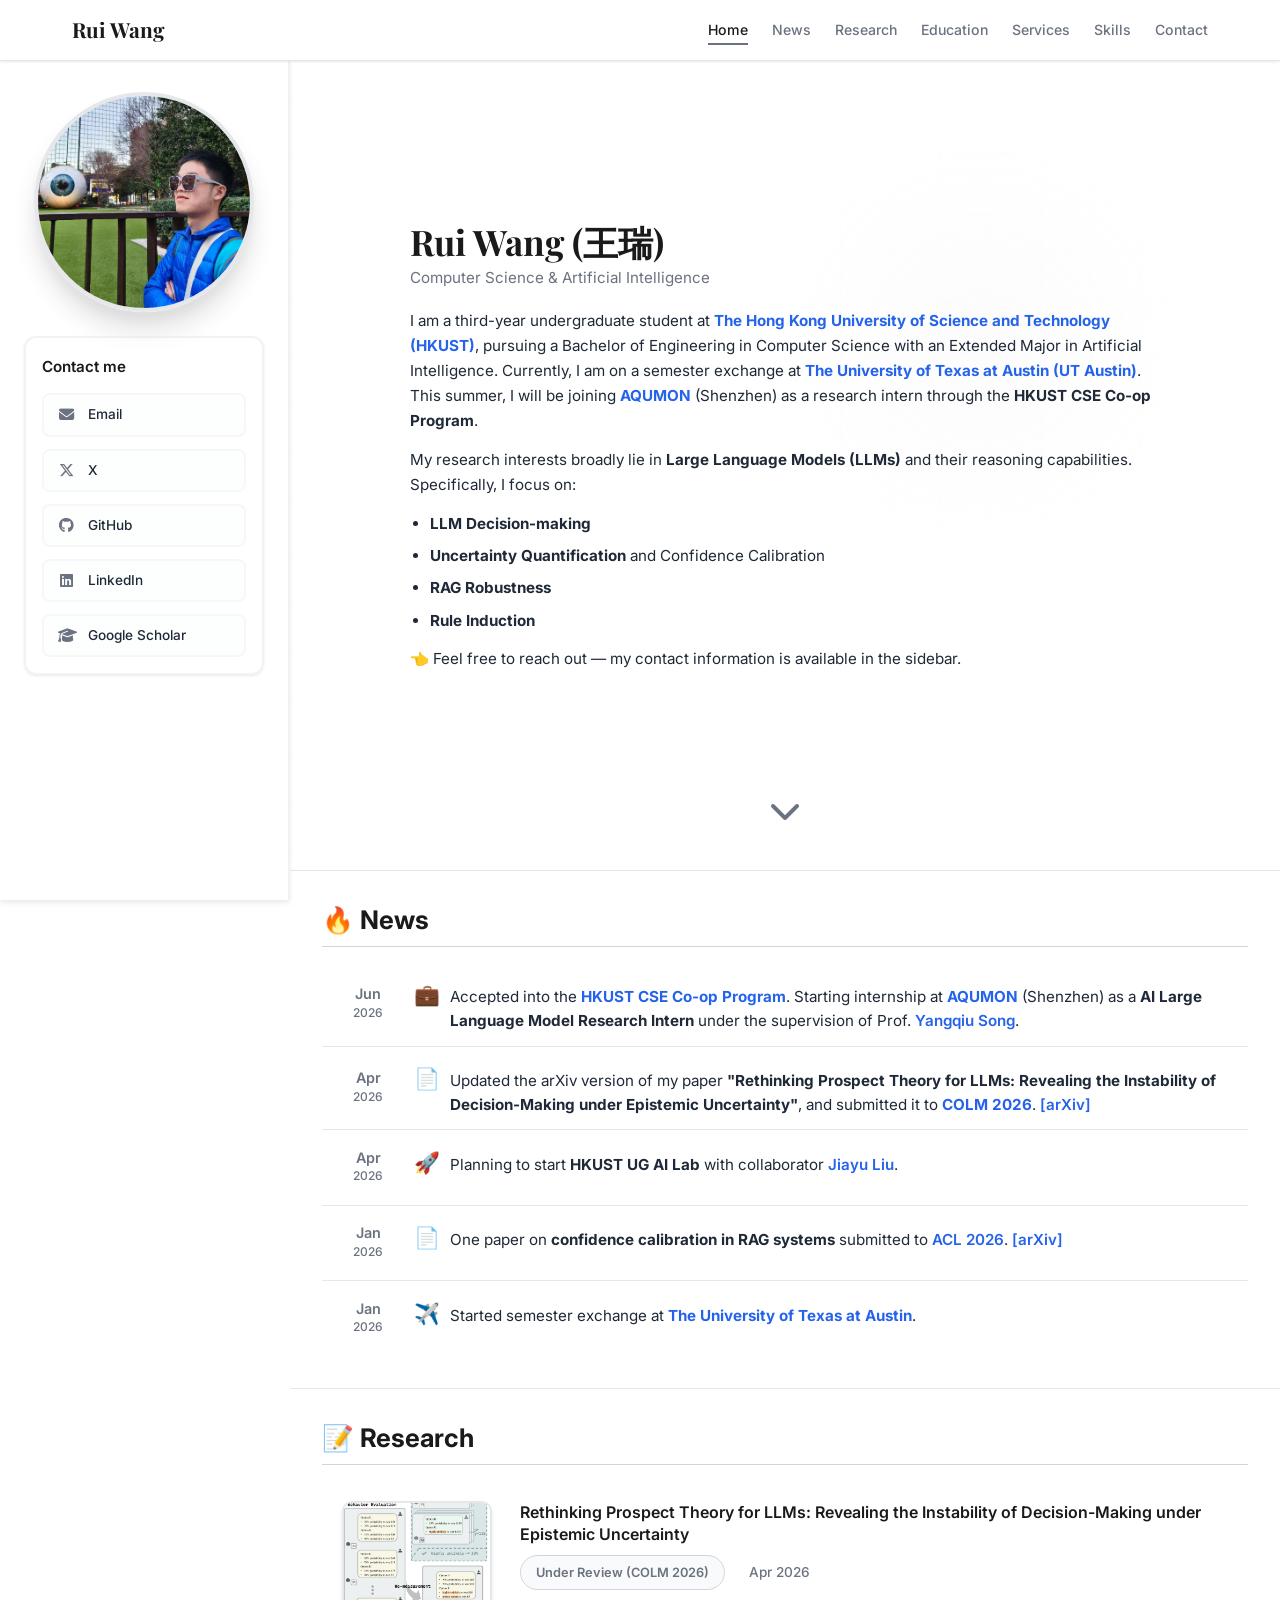
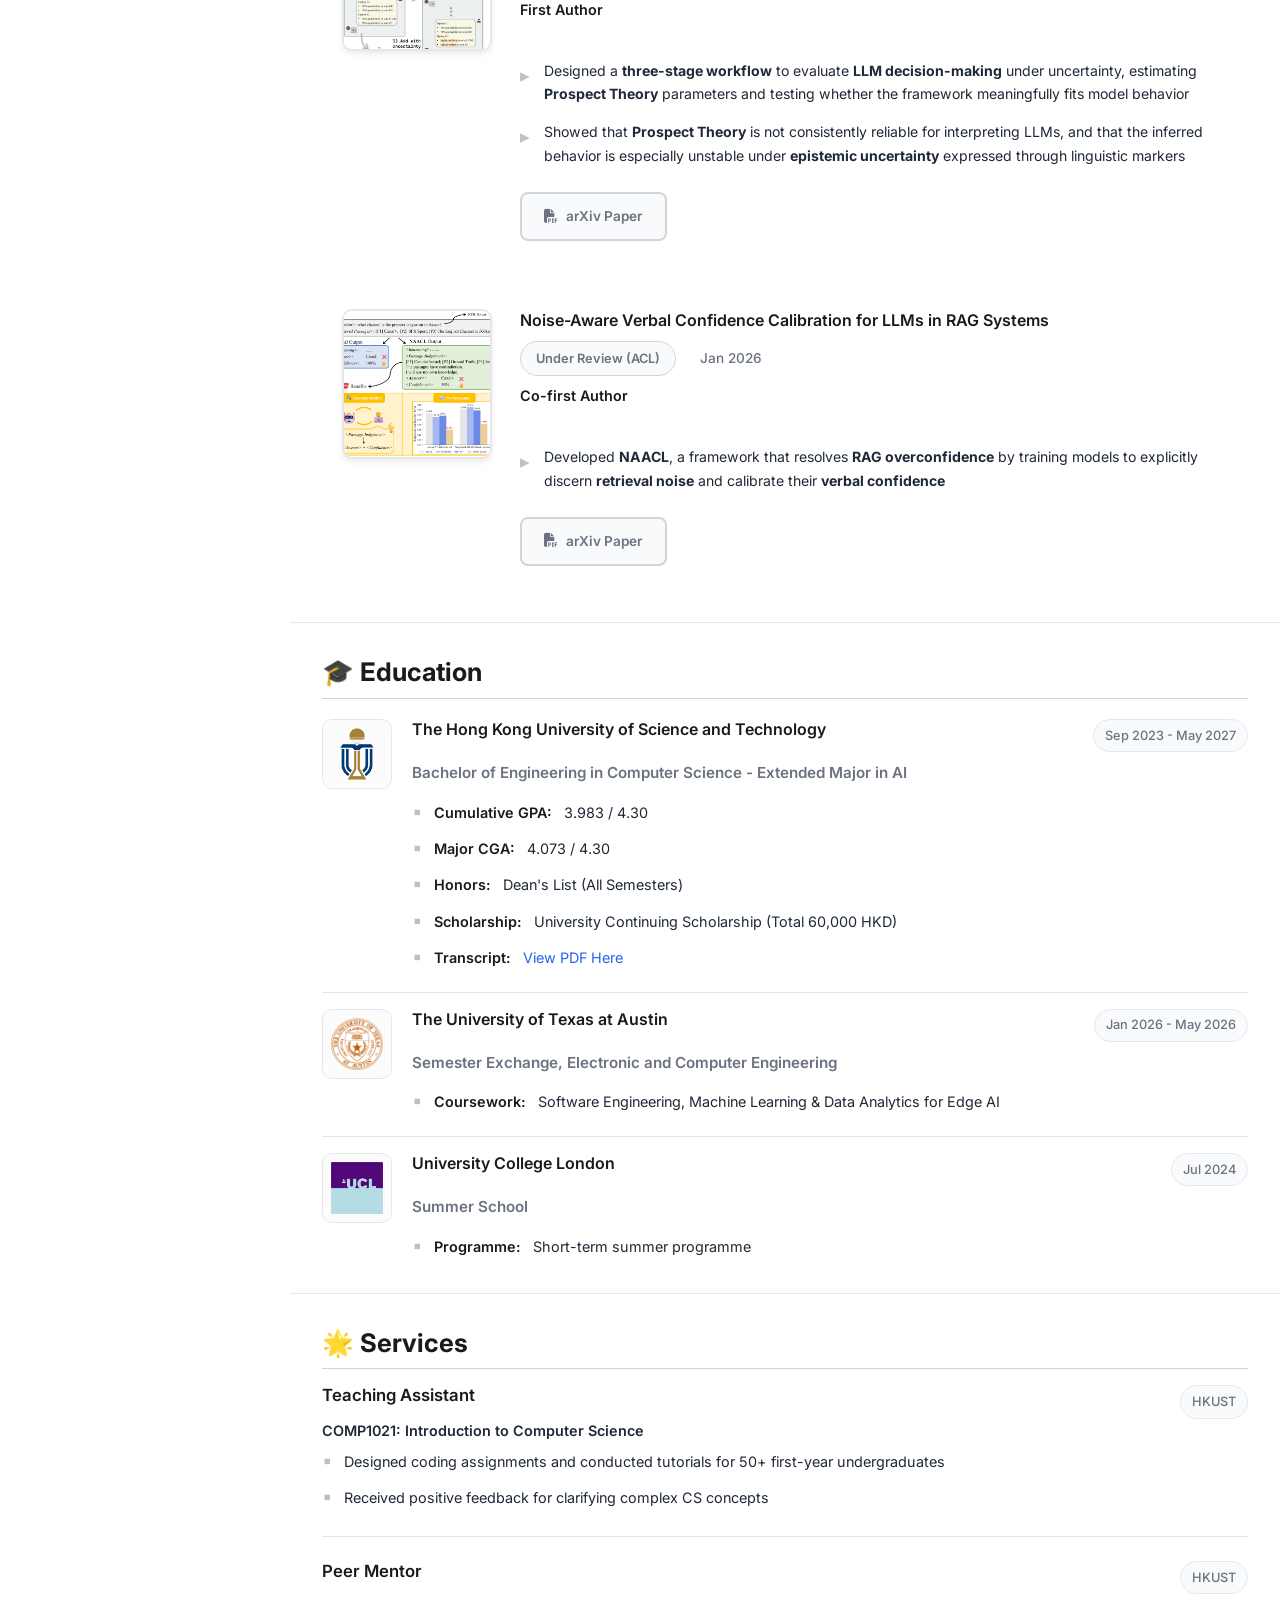
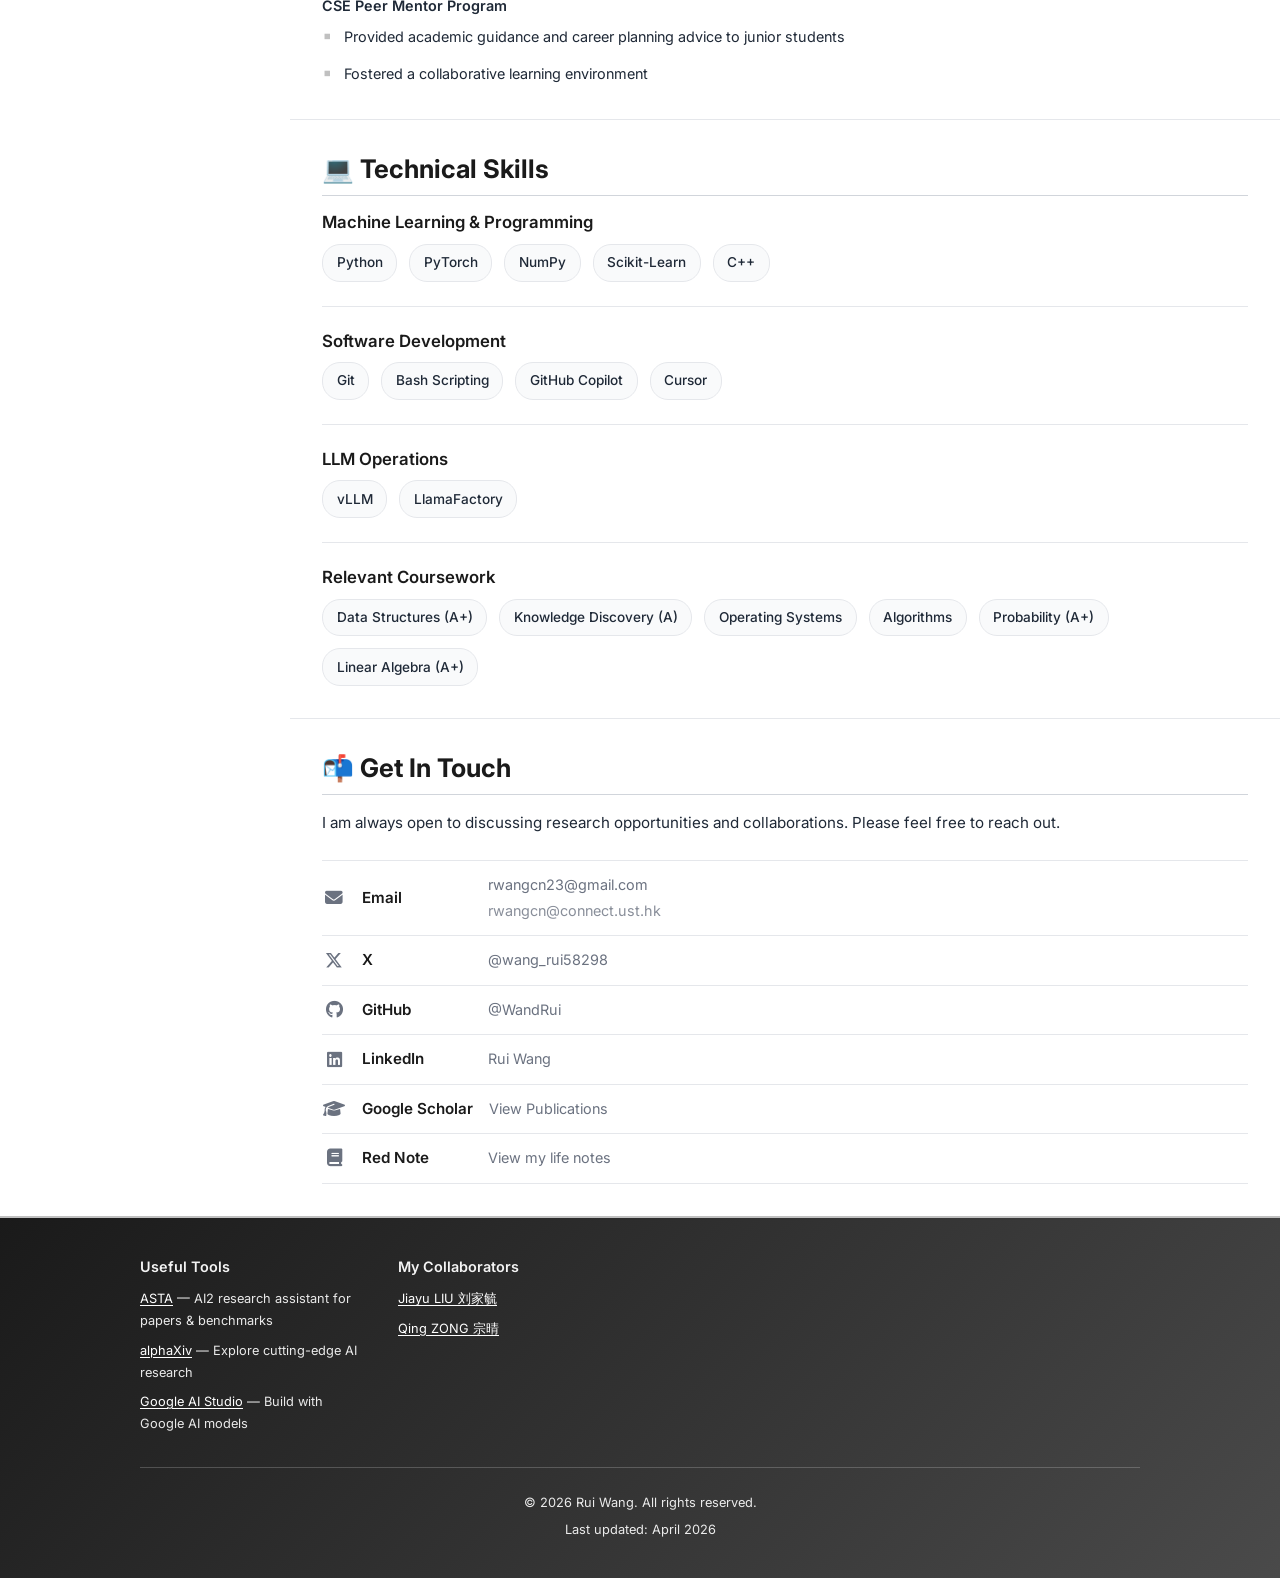
==== commit be955e9a: "Update homepage paper entry for COLM submission. Refresh the research and news sections so the revis" ====
--- a/index.html
+++ b/index.html
@@ -162,6 +162,16 @@
                                     <span class="news-year">2026</span>
                                 </div>
                                 <div class="news-content">
+                                    <span class="news-icon">📄</span>
+                                    <span>Updated the arXiv version of my paper <strong>"Rethinking Prospect Theory for LLMs: Revealing the Instability of Decision-Making under Epistemic Uncertainty"</strong>, and submitted it to <a href="https://colmweb.org/" target="_blank" class="news-link"><strong>COLM 2026</strong></a>. <a href="https://arxiv.org/abs/2508.08992" target="_blank" class="news-link">[arXiv]</a></span>
+                                </div>
+                            </div>
+                            <div class="news-item">
+                                <div class="news-date">
+                                    <span class="news-month">Apr</span>
+                                    <span class="news-year">2026</span>
+                                </div>
+                                <div class="news-content">
                                     <span class="news-icon">🚀</span>
                                     <span>Planning to start <strong>HKUST UG AI Lab</strong> with collaborator <a href="https://jiayujeff.github.io/" target="_blank" class="news-link">Jiayu Liu</a>.</span>
                                 </div>
@@ -184,16 +194,6 @@
                                 <div class="news-content">
                                     <span class="news-icon">✈️</span>
                                     <span>Started semester exchange at <a href="https://www.utexas.edu" target="_blank" class="news-link"><strong>The University of Texas at Austin</strong></a>.</span>
-                                </div>
-                            </div>
-                            <div class="news-item">
-                                <div class="news-date">
-                                    <span class="news-month">Aug</span>
-                                    <span class="news-year">2025</span>
-                                </div>
-                                <div class="news-content">
-                                    <span class="news-icon">📝</span>
-                                    <span>One paper on <strong>LLM decision-making under epistemic uncertainty</strong> submitted to <a href="https://2026.aclweb.org" target="_blank" class="news-link">ACL 2026</a>. <a href="https://arxiv.org/abs/2508.08992" target="_blank" class="news-link">[arXiv]</a></span>
                                 </div>
                             </div>
                         </div>
@@ -210,16 +210,16 @@
                             <div class="research-timeline">
                                 <div class="research-item">
                                     <div class="research-card" data-research-id="research-1">
-                                        <img src="figures/marpt_fig.png" alt="Revealing Instability of Decision-Making Research Figure" class="research-thumbnail">
+                                        <img src="figures/marpt_fig.png" alt="Rethinking Prospect Theory for LLMs Research Figure" class="research-thumbnail">
                                         <div class="research-content-wrapper">
                                             <div class="research-header">
                                                 <div class="research-header-left">
                                                     <div class="research-title-row">
-                                                        <h3 class="research-title">Revealing Instability of Decision-Making under Epistemic Uncertainty</h3>
+                                                        <h3 class="research-title">Rethinking Prospect Theory for LLMs: Revealing the Instability of Decision-Making under Epistemic Uncertainty</h3>
                                                     </div>
                                                     <div class="research-meta-row">
-                                                        <span class="research-status">Under Review (ACL)</span>
-                                                        <span class="research-date">Aug 2025</span>
+                                                        <span class="research-status">Under Review (COLM 2026)</span>
+                                                        <span class="research-date">Apr 2026</span>
                                                     </div>
                                                     <p class="research-role">First Author</p>
                                                 </div>
@@ -227,8 +227,8 @@
                                             <div class="research-details">
                                                 <div class="research-details-content">
                                                     <ul class="research-description">
-                                                        <li>Designed a <strong>three-stage experiment</strong> to evaluate <strong>LLM decision-making</strong>, benchmarking model behaviors against <strong>Prospect Theory</strong> axioms such as <strong>Loss Aversion</strong> and <strong>Asymmetric Risk Preferences</strong></li>
-                                                        <li>Revealed that modeling these systems with economic frameworks is not consistently reliable, particularly under diverse linguistic forms, highlighting potential <strong>Model Risk</strong> and <strong>instability</strong></li>
+                                                        <li>Designed a <strong>three-stage workflow</strong> to evaluate <strong>LLM decision-making</strong> under uncertainty, estimating <strong>Prospect Theory</strong> parameters and testing whether the framework meaningfully fits model behavior</li>
+                                                        <li>Showed that <strong>Prospect Theory</strong> is not consistently reliable for interpreting LLMs, and that the inferred behavior is especially unstable under <strong>epistemic uncertainty</strong> expressed through linguistic markers</li>
                                                     </ul>
                                                     <div class="research-links">
                                                         <a href="https://arxiv.org/abs/2508.08992" target="_blank" class="research-link">
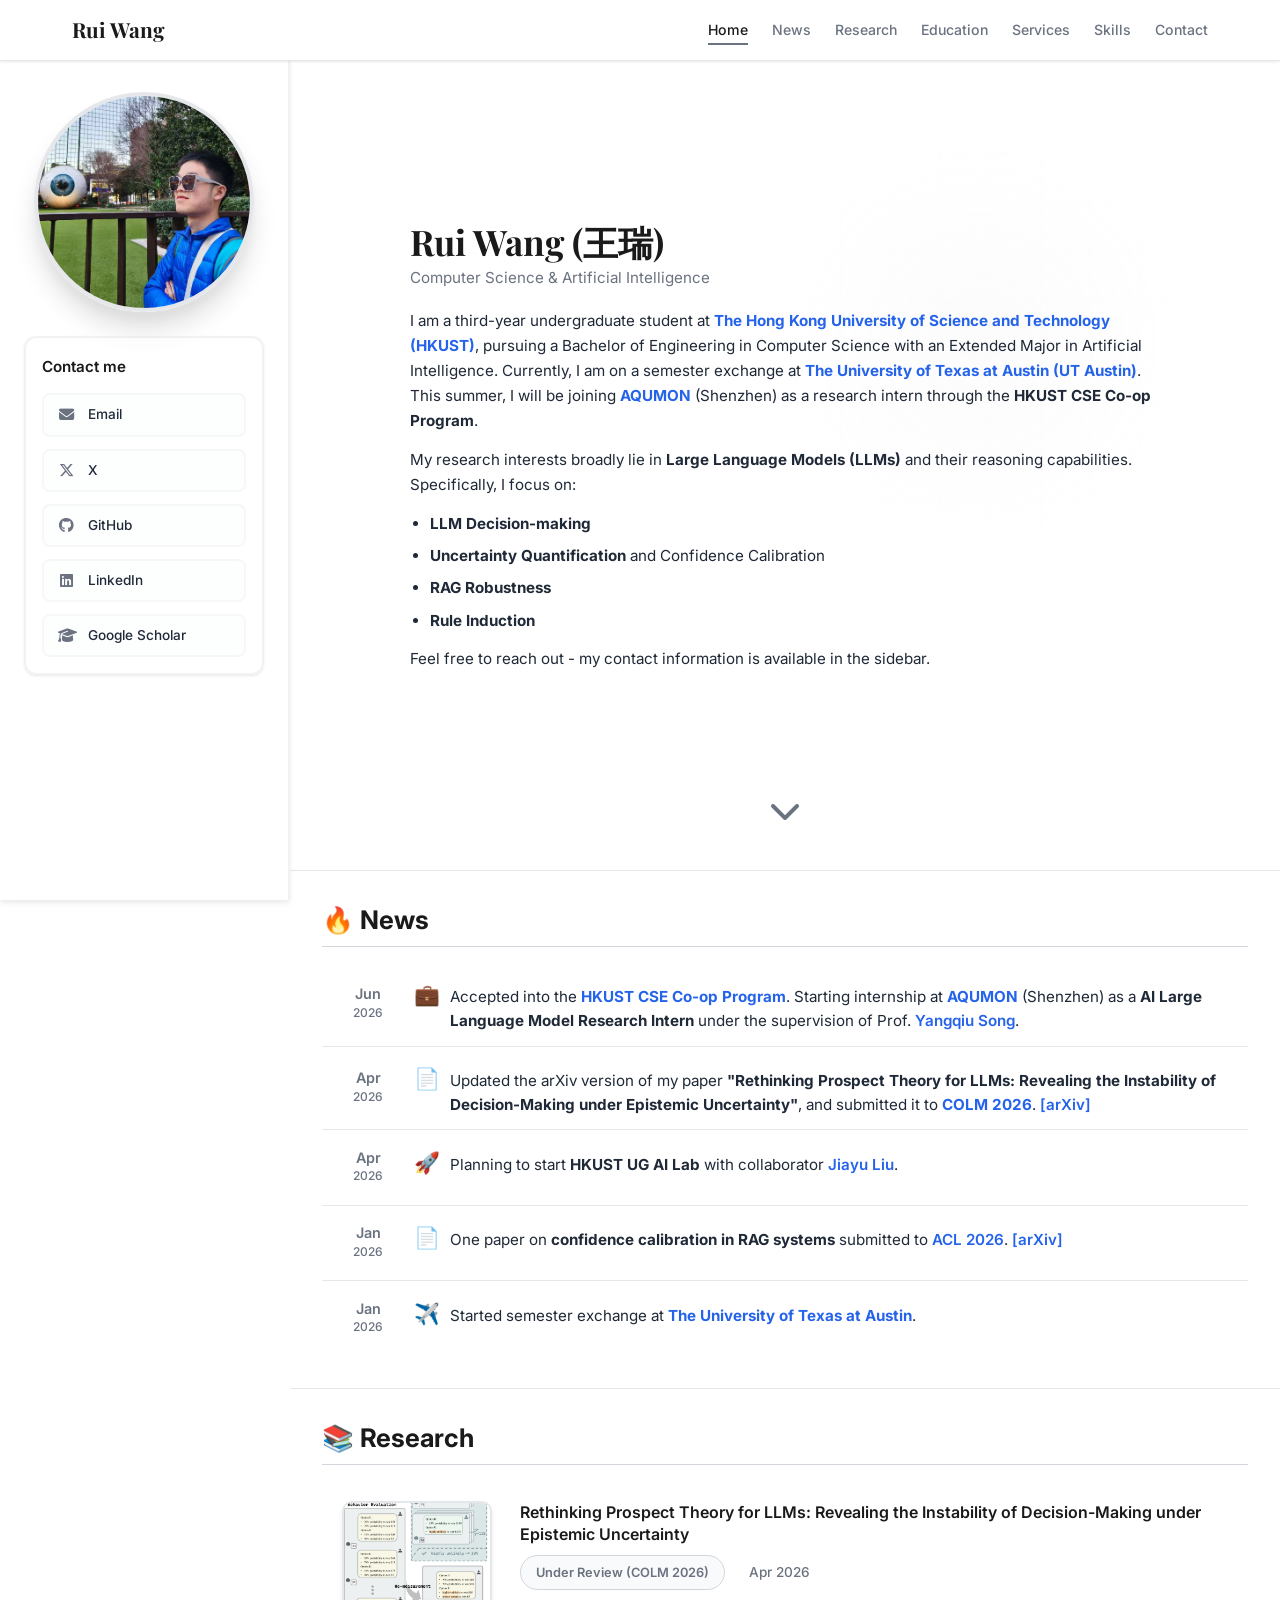
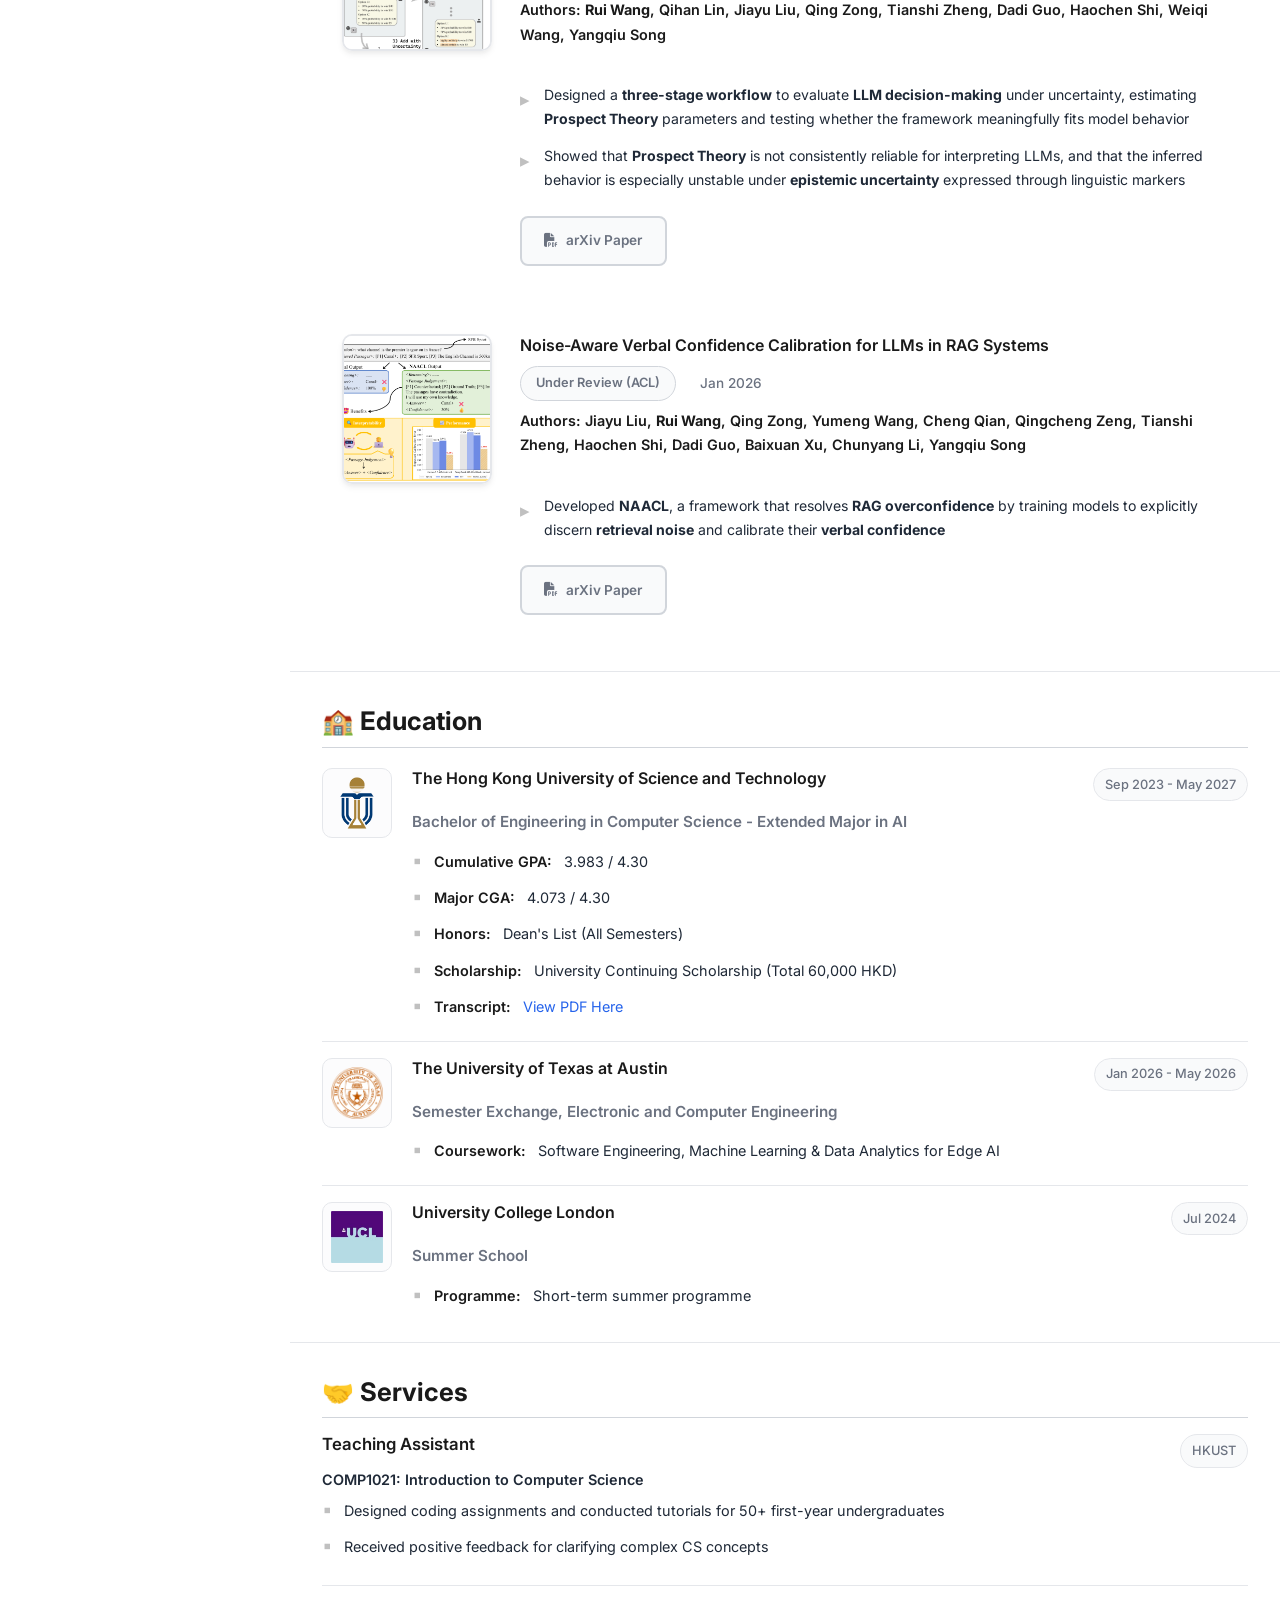
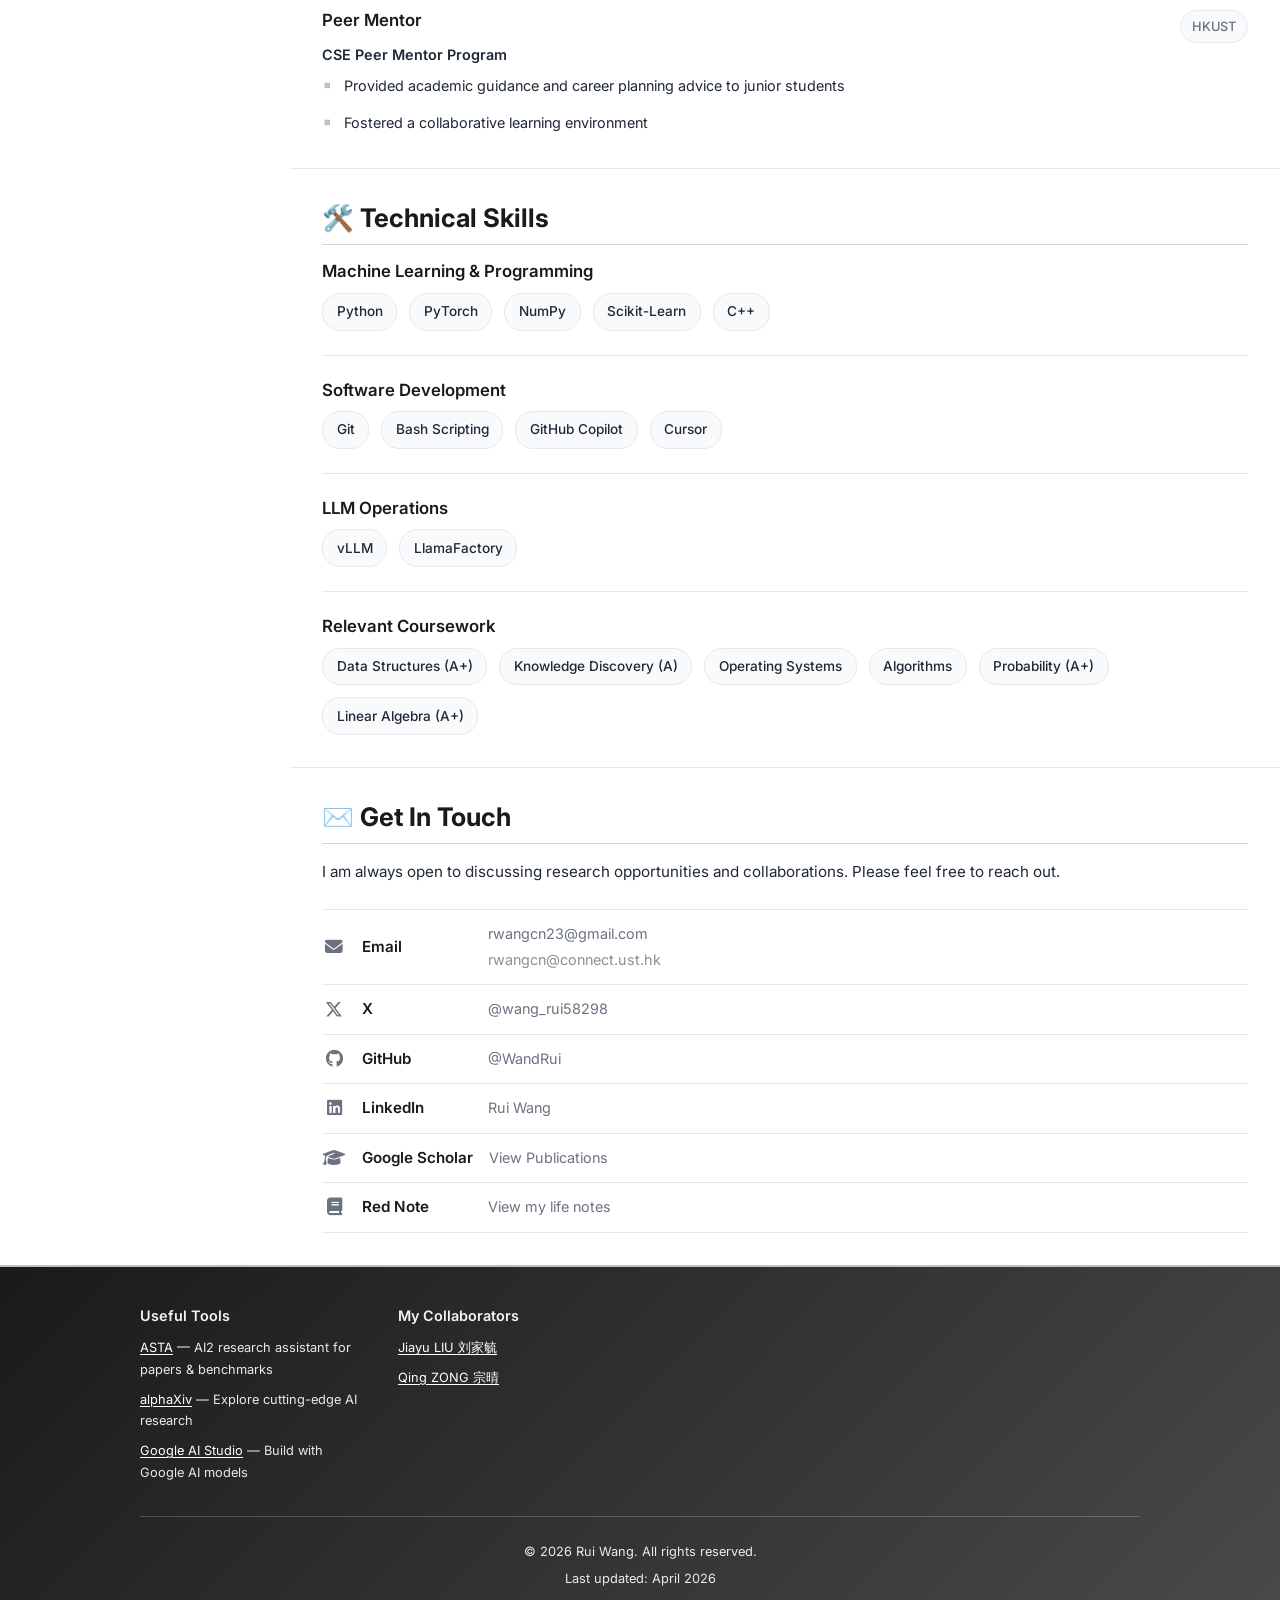
==== commit fc9af613: "Update research author lists and refine homepage emojis" ====
--- a/index.html
+++ b/index.html
@@ -129,7 +129,7 @@
                             <li><strong>Rule Induction</strong></li>
                         </ul>
                         <p class="hero-description">
-                            👈 Feel free to reach out — my contact information is available in the sidebar.
+                            Feel free to reach out - my contact information is available in the sidebar.
                         </p>
                     </div>
                 </div>
@@ -204,7 +204,7 @@
             <!-- Research Section -->
             <section id="research" class="section section-alt">
                 <div class="container">
-                    <h2 class="section-title small">📝 Research</h2>
+                    <h2 class="section-title small">📚 Research</h2>
                     <div class="research-scroll-window">
                         <div class="research-container">
                             <div class="research-timeline">
@@ -221,7 +221,7 @@
                                                         <span class="research-status">Under Review (COLM 2026)</span>
                                                         <span class="research-date">Apr 2026</span>
                                                     </div>
-                                                    <p class="research-role">First Author</p>
+                                                    <p class="research-role">Authors: <strong>Rui Wang</strong>, Qihan Lin, Jiayu Liu, Qing Zong, Tianshi Zheng, Dadi Guo, Haochen Shi, Weiqi Wang, Yangqiu Song</p>
                                                 </div>
                                             </div>
                                             <div class="research-details">
@@ -254,7 +254,7 @@
                                                         <span class="research-status">Under Review (ACL)</span>
                                                         <span class="research-date">Jan 2026</span>
                                                     </div>
-                                                    <p class="research-role">Co-first Author</p>
+                                                    <p class="research-role">Authors: Jiayu Liu, <strong>Rui Wang</strong>, Qing Zong, Yumeng Wang, Cheng Qian, Qingcheng Zeng, Tianshi Zheng, Haochen Shi, Dadi Guo, Baixuan Xu, Chunyang Li, Yangqiu Song</p>
                                                 </div>
                                             </div>
                                             <div class="research-details">
@@ -281,7 +281,7 @@
     <!-- Education Section -->
     <section id="education" class="section section-alt">
         <div class="container">
-            <h2 class="section-title">🎓 Education</h2>
+            <h2 class="section-title">🏫 Education</h2>
             <div class="education-container">
                 <div class="education-card">
                     <img src="figures/hkust_logo.png" alt="HKUST Logo" class="education-logo">
@@ -349,7 +349,7 @@
     <!-- Activities Section -->
     <section id="activities" class="section section-alt">
         <div class="container">
-            <h2 class="section-title small">🌟 Services</h2>
+            <h2 class="section-title small">🤝 Services</h2>
             <div class="activities-grid">
                 <div class="activity-card">
                     <div class="education-header">
@@ -380,7 +380,7 @@
     <!-- Skills Section -->
     <section id="skills" class="section">
         <div class="container">
-            <h2 class="section-title small">💻 Technical Skills</h2>
+            <h2 class="section-title small">🛠️ Technical Skills</h2>
             <div class="skills-container">
                 <div class="skills-grid">
                     <div class="skill-category">
@@ -440,7 +440,7 @@
             <!-- Contact Section -->
             <section id="contact" class="section section-alt">
                 <div class="container">
-                    <h2 class="section-title small">📬 Get In Touch</h2>
+                    <h2 class="section-title small">✉️ Get In Touch</h2>
                     <div class="contact-content">
                         <p class="contact-intro">
                             I am always open to discussing research opportunities and collaborations. Please feel free to reach out.
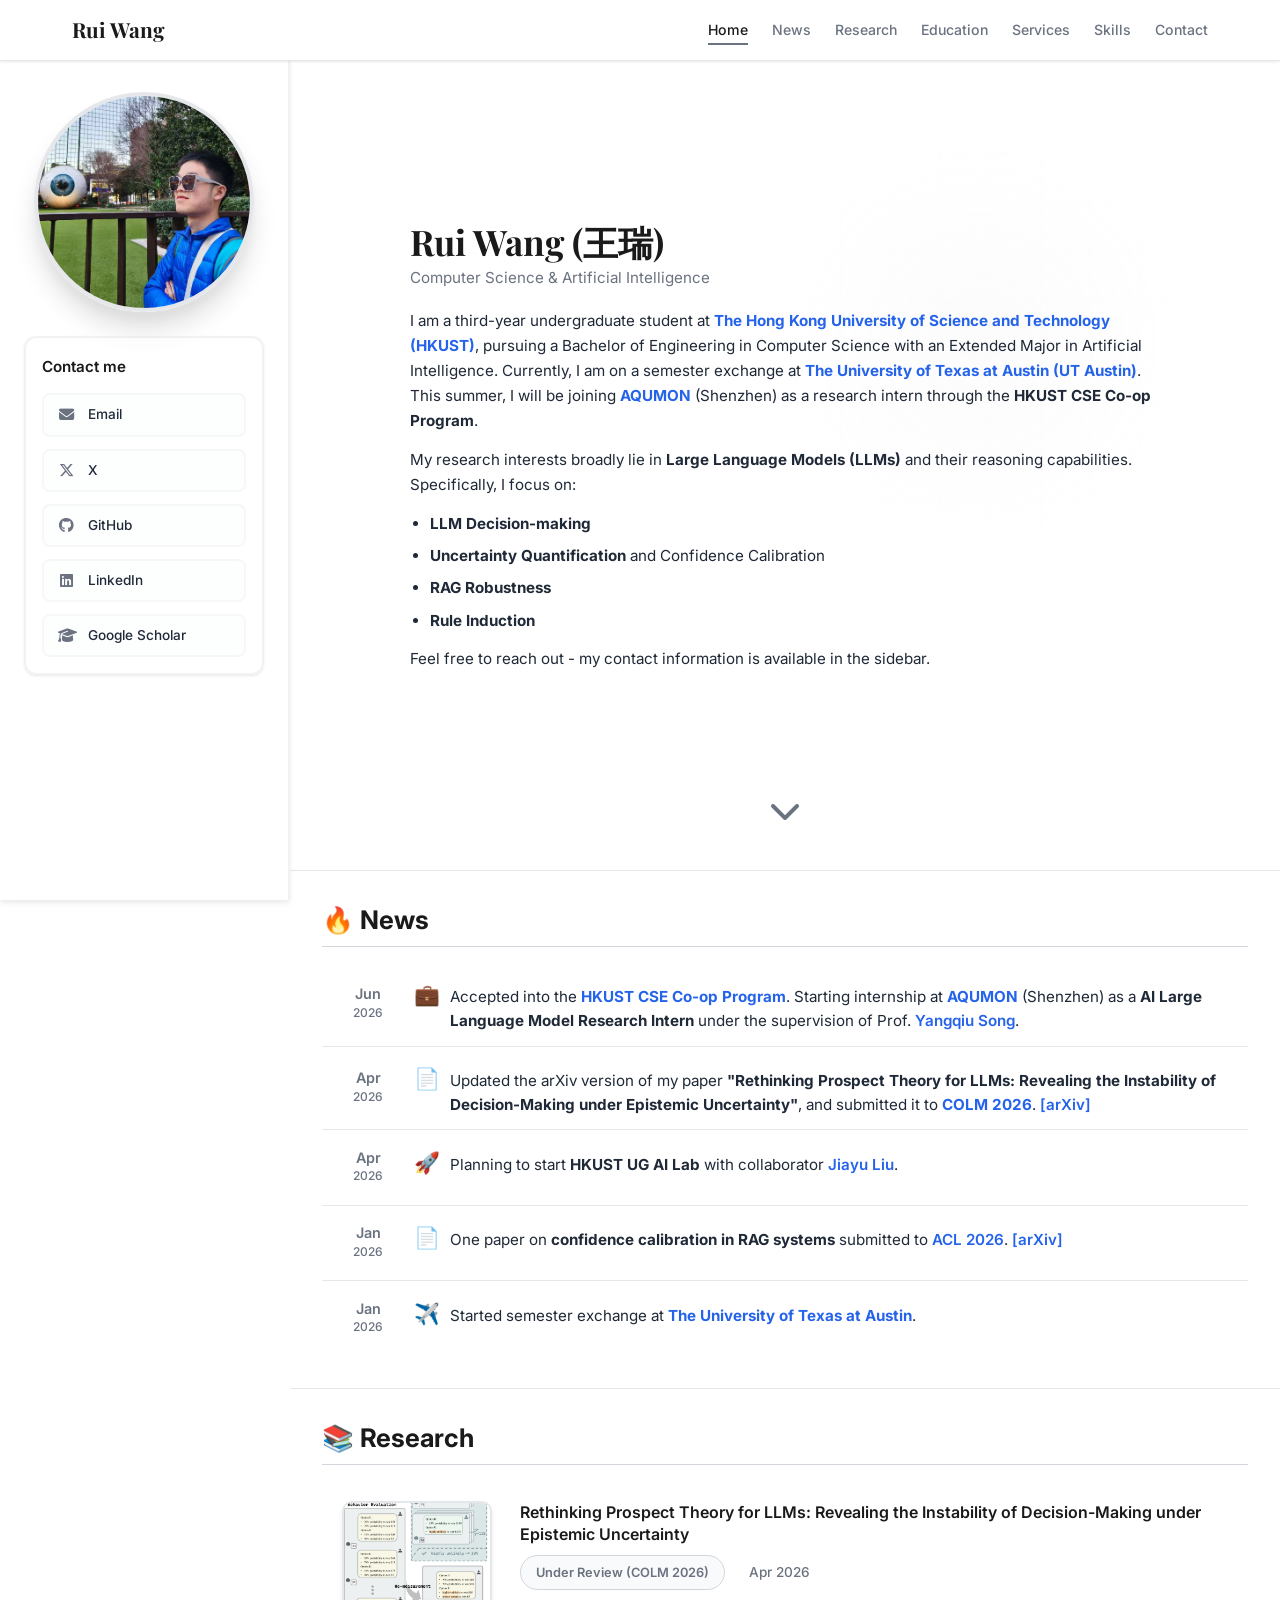
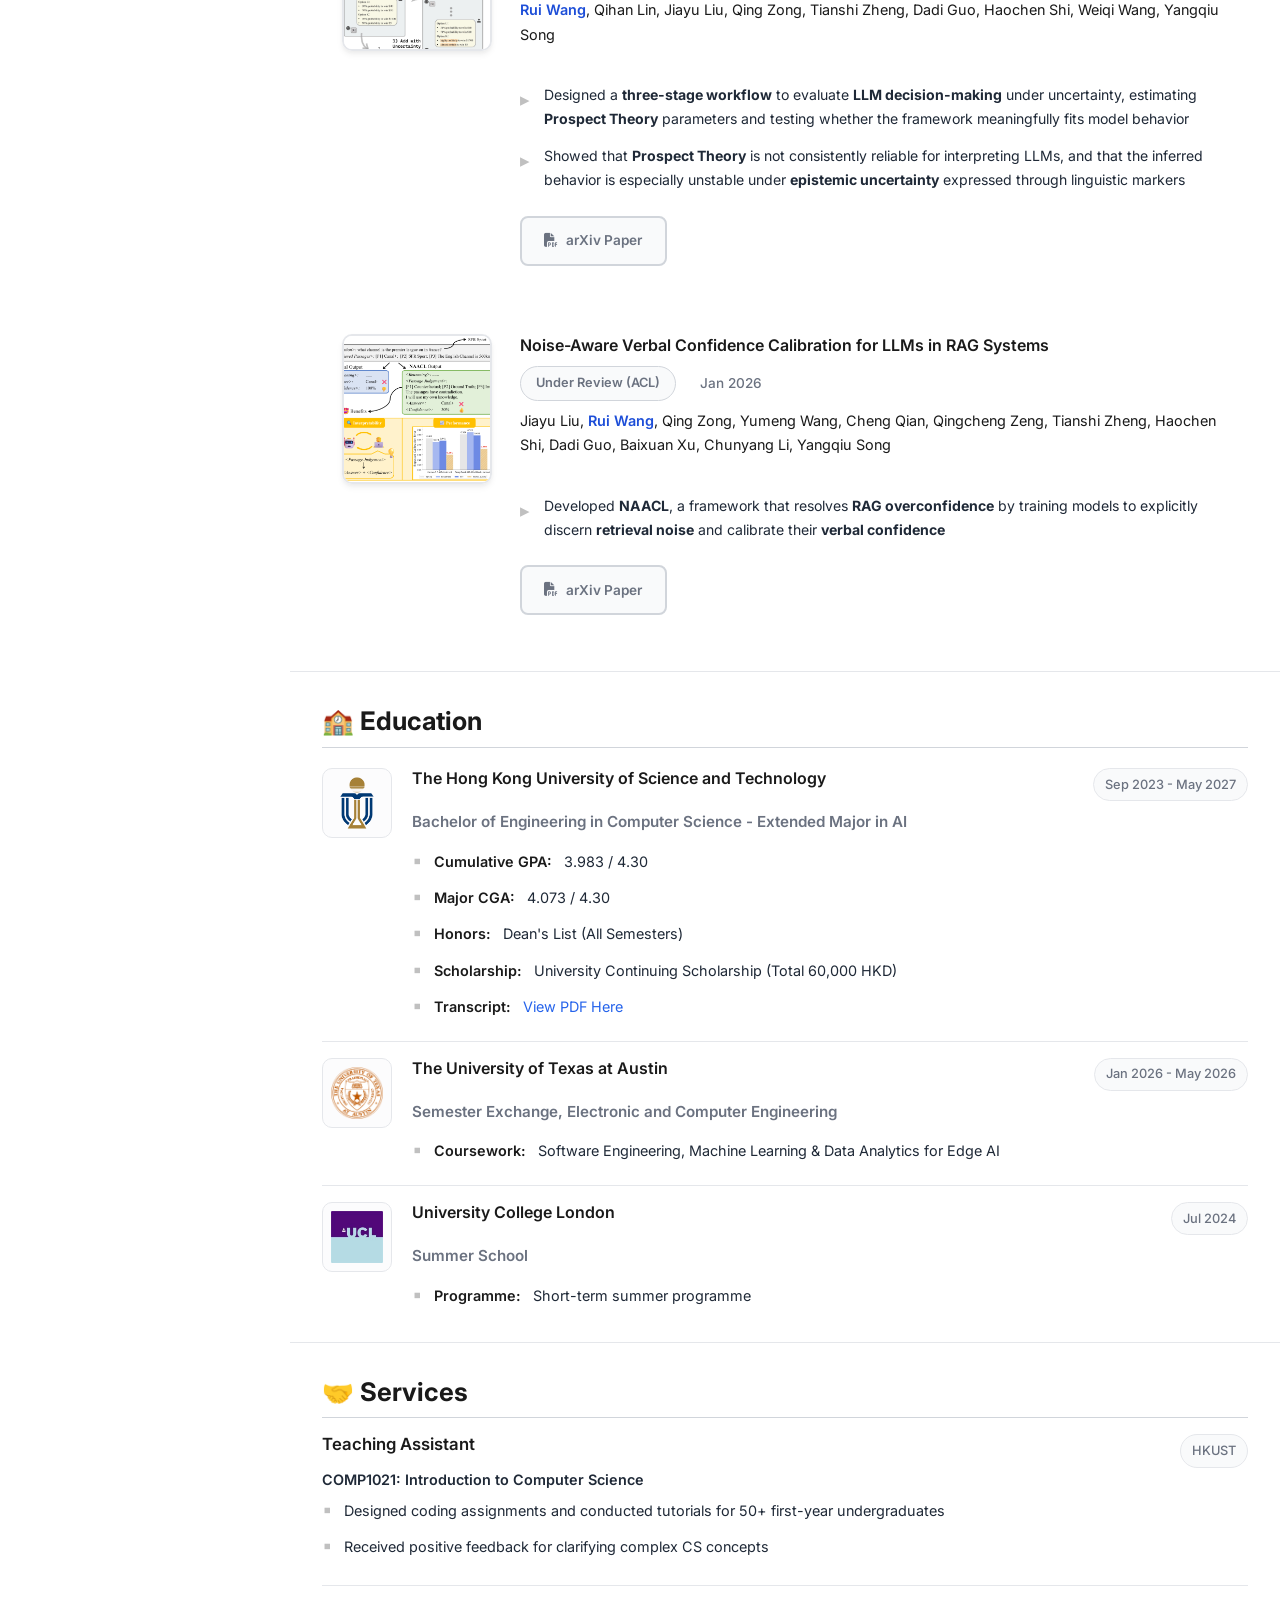
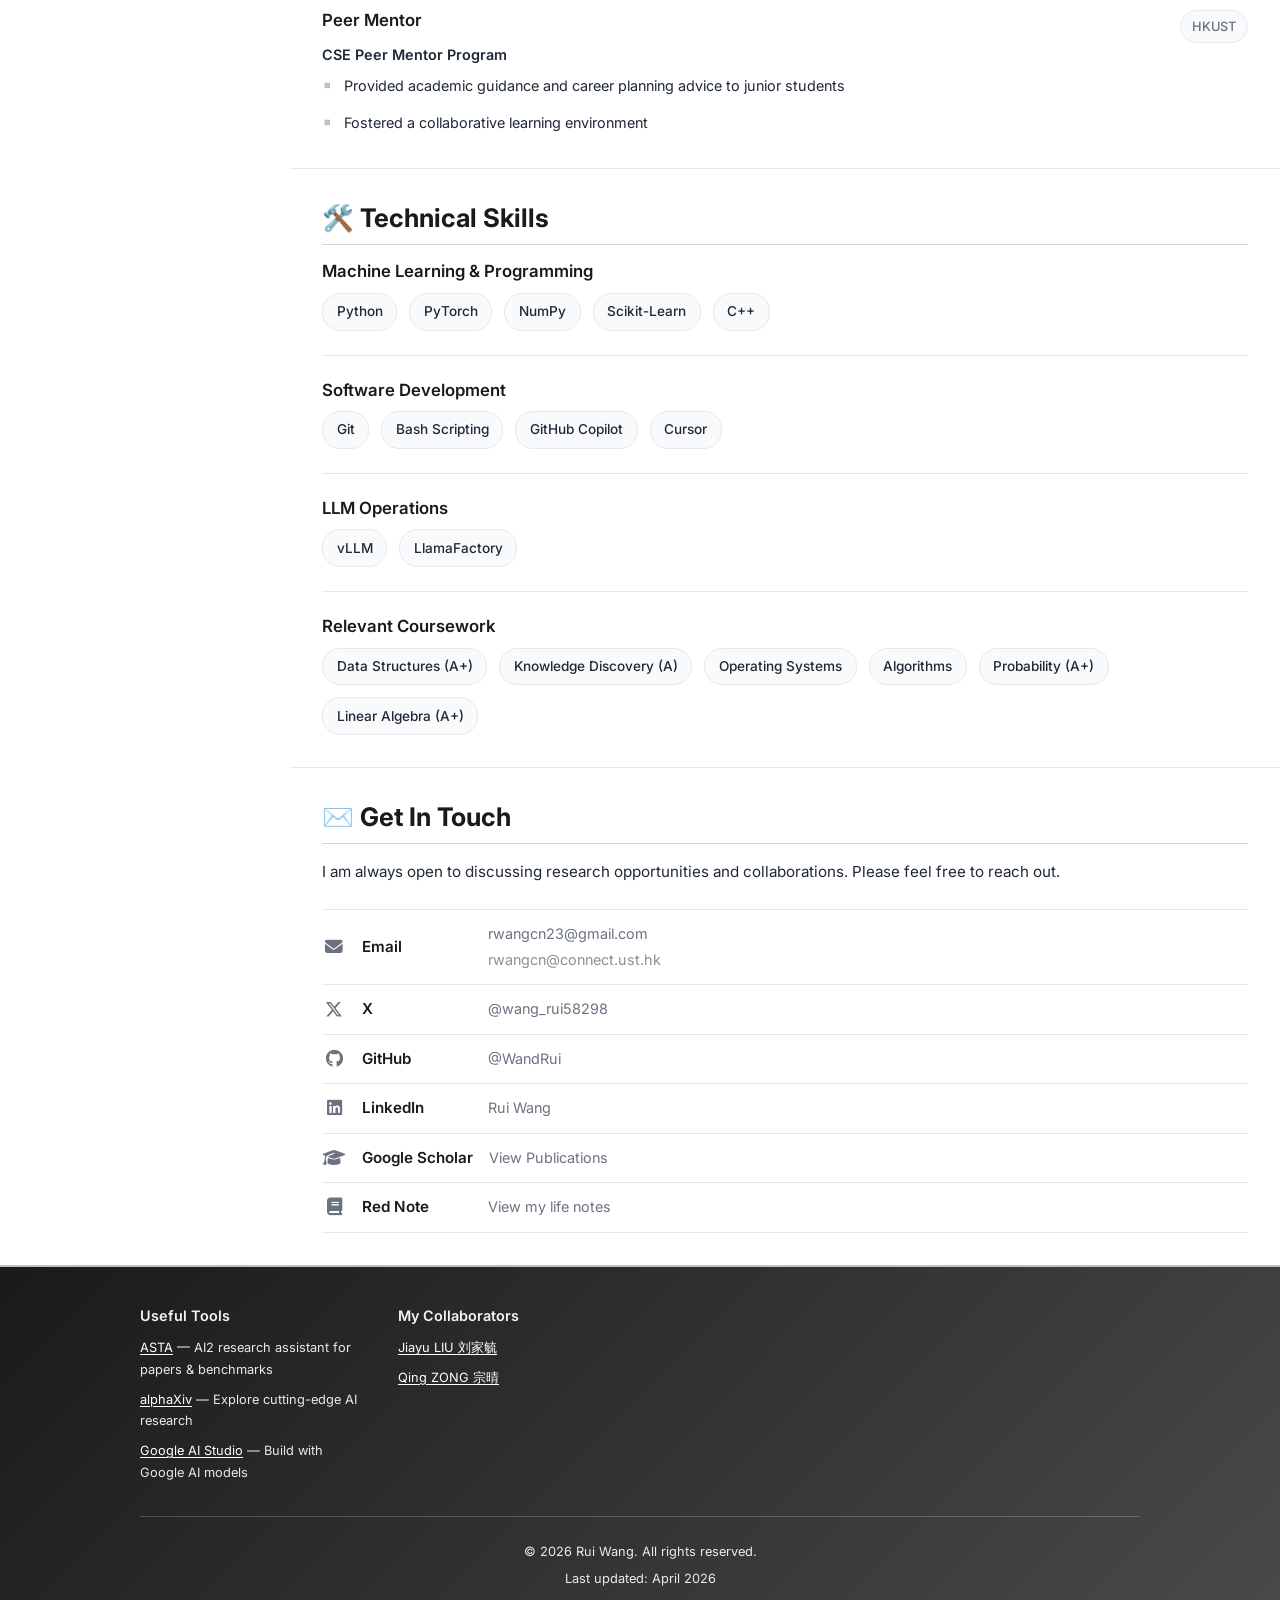
==== commit 376de4d1: "fix author bold text" ====
--- a/index.html
+++ b/index.html
@@ -221,7 +221,7 @@
                                                         <span class="research-status">Under Review (COLM 2026)</span>
                                                         <span class="research-date">Apr 2026</span>
                                                     </div>
-                                                    <p class="research-role">Authors: <strong>Rui Wang</strong>, Qihan Lin, Jiayu Liu, Qing Zong, Tianshi Zheng, Dadi Guo, Haochen Shi, Weiqi Wang, Yangqiu Song</p>
+                                                    <p class="research-role"><span class="self-author">Rui Wang</span>, Qihan Lin, Jiayu Liu, Qing Zong, Tianshi Zheng, Dadi Guo, Haochen Shi, Weiqi Wang, Yangqiu Song</p>
                                                 </div>
                                             </div>
                                             <div class="research-details">
@@ -254,7 +254,7 @@
                                                         <span class="research-status">Under Review (ACL)</span>
                                                         <span class="research-date">Jan 2026</span>
                                                     </div>
-                                                    <p class="research-role">Authors: Jiayu Liu, <strong>Rui Wang</strong>, Qing Zong, Yumeng Wang, Cheng Qian, Qingcheng Zeng, Tianshi Zheng, Haochen Shi, Dadi Guo, Baixuan Xu, Chunyang Li, Yangqiu Song</p>
+                                                    <p class="research-role">Jiayu Liu, <span class="self-author">Rui Wang</span>, Qing Zong, Yumeng Wang, Cheng Qian, Qingcheng Zeng, Tianshi Zheng, Haochen Shi, Dadi Guo, Baixuan Xu, Chunyang Li, Yangqiu Song</p>
                                                 </div>
                                             </div>
                                             <div class="research-details">
--- a/styles.css
+++ b/styles.css
@@ -1275,8 +1275,13 @@
 .research-role {
     color: var(--primary-color);
     font-size: 0.9rem;
+    font-weight: 400;
+    margin-top: 0.5rem;
+}
+
+.research-role .self-author {
+    color: #1d4ed8;
     font-weight: 600;
-    margin-top: 0.5rem;
 }
 
 .research-details {
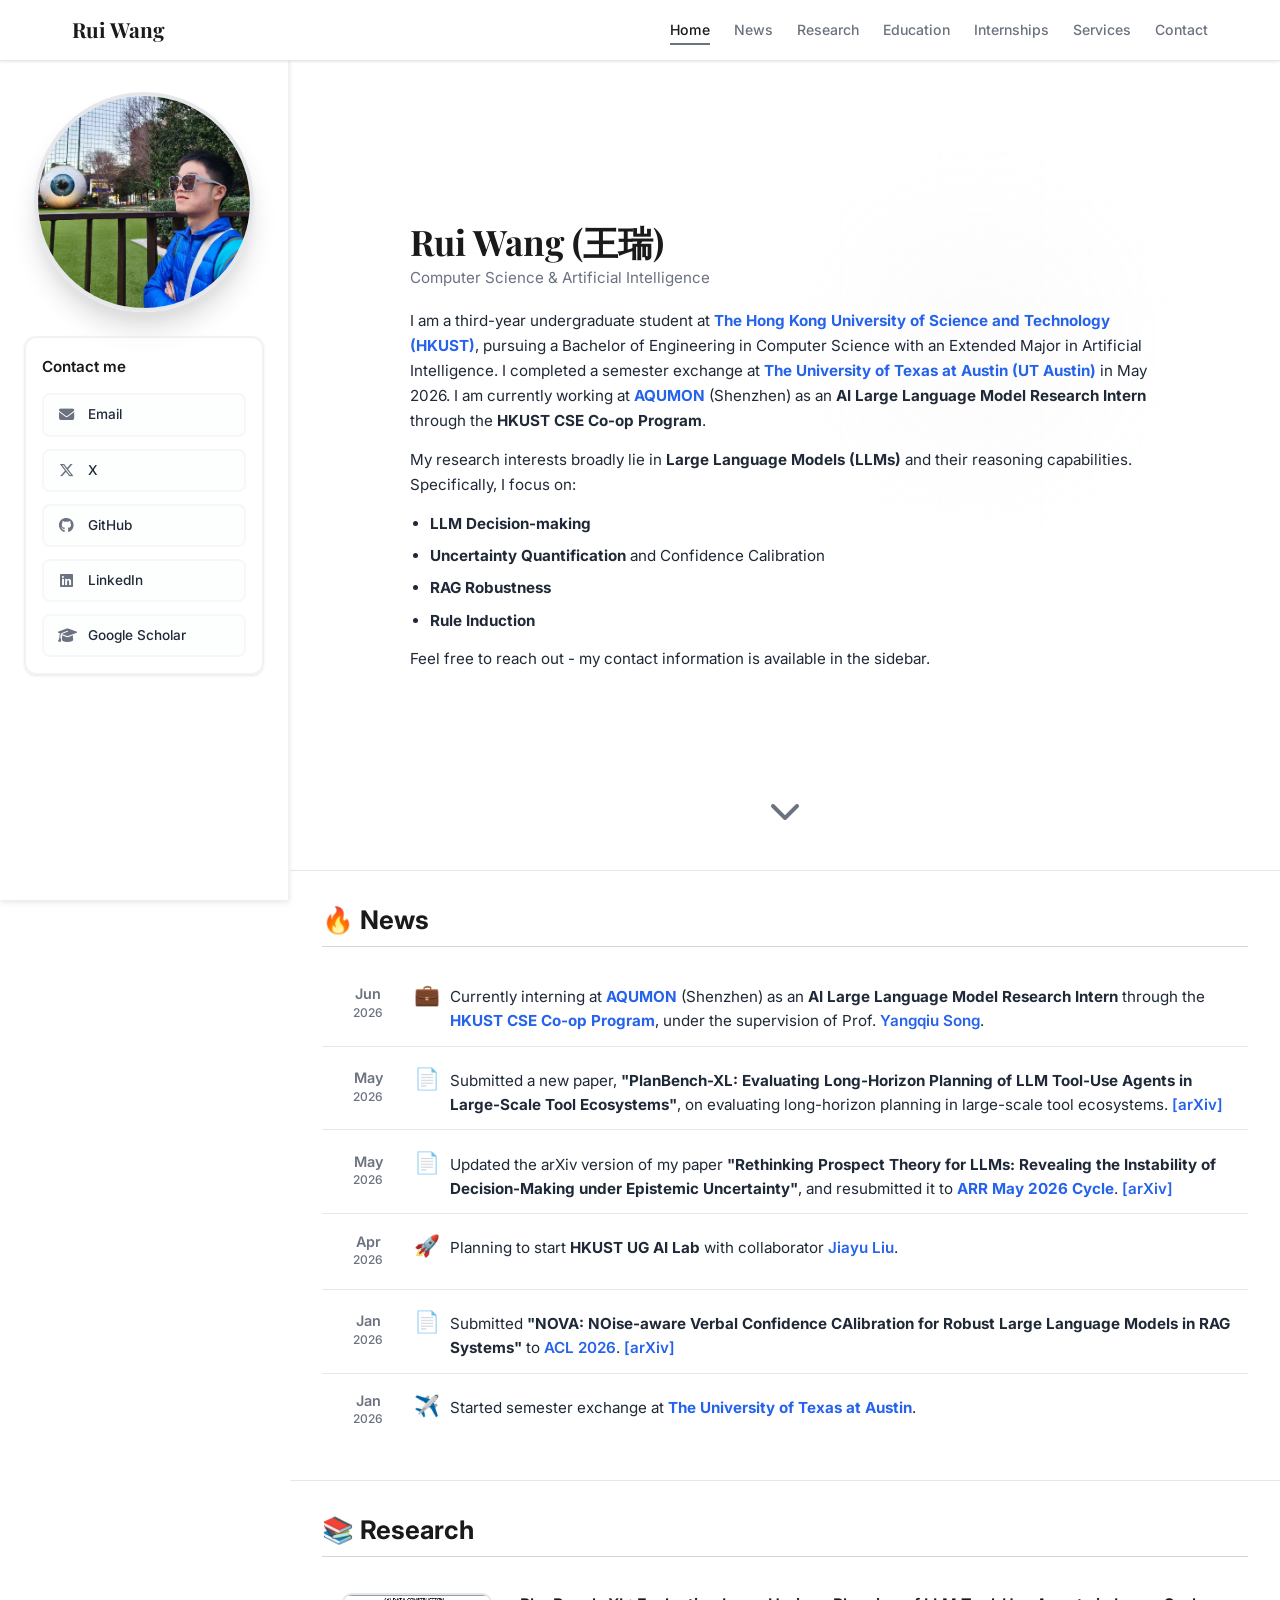
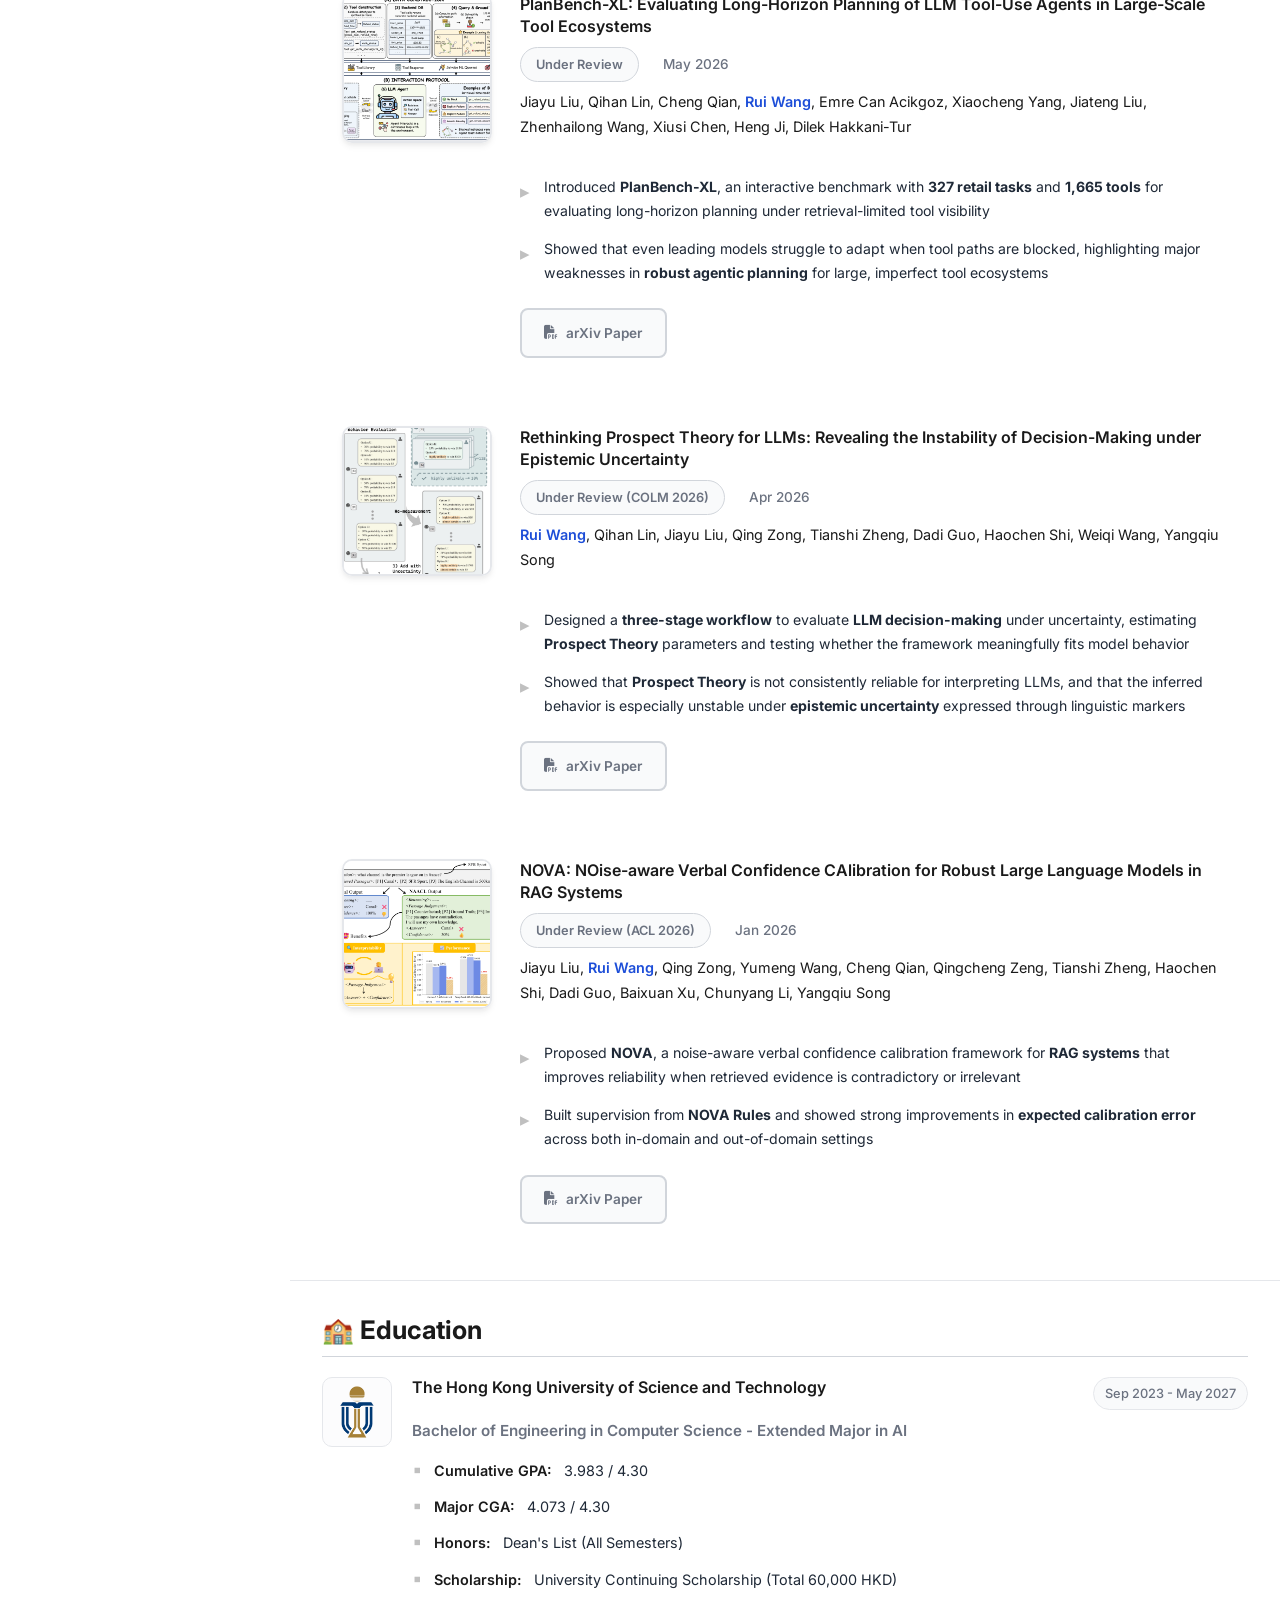
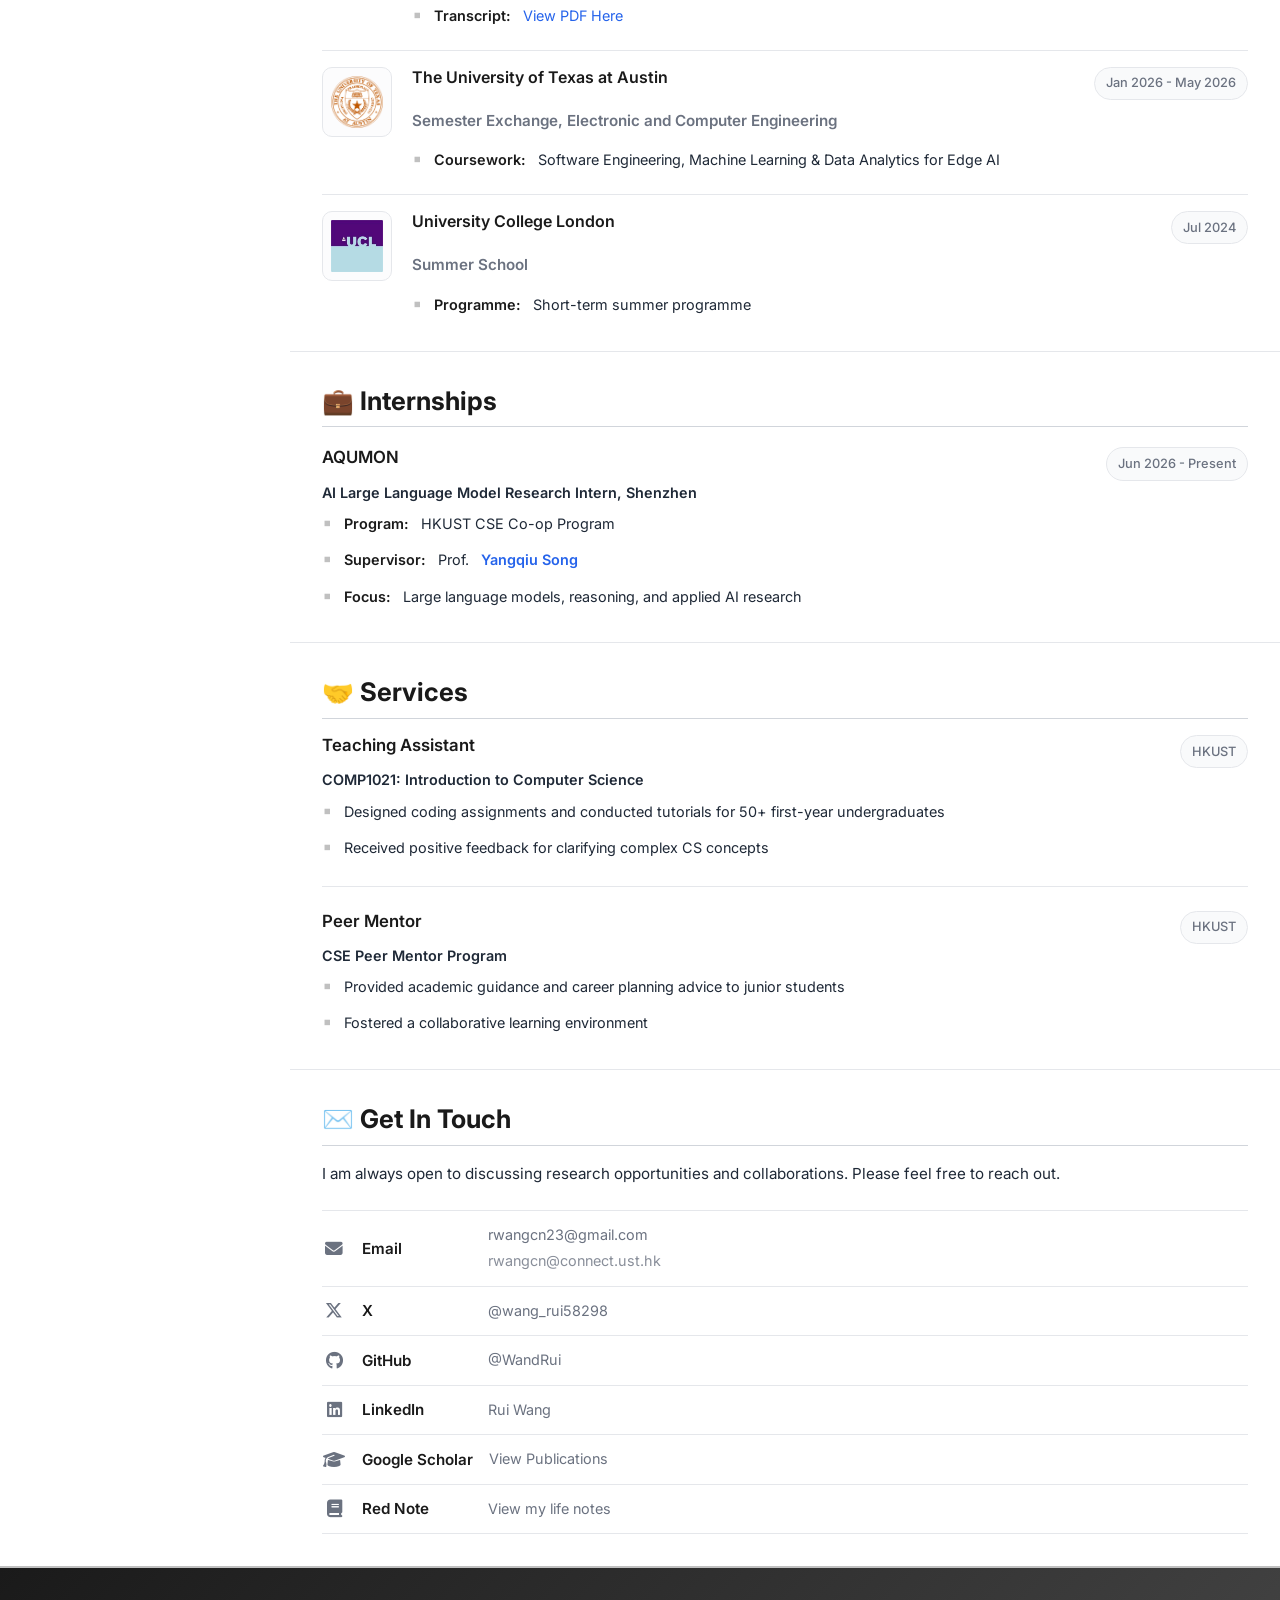
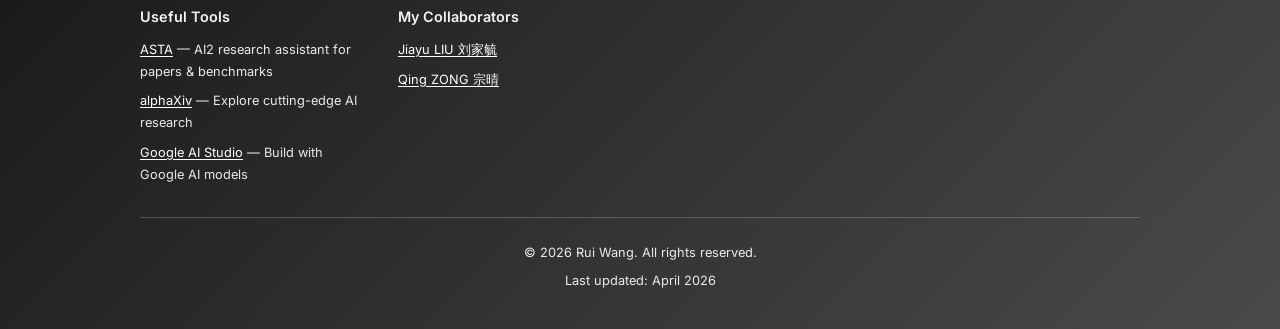
==== commit f83f5d4b: "Update homepage research and internship content" ====
--- a/index.html
+++ b/index.html
@@ -28,8 +28,9 @@
                 <li><a href="#news" class="nav-link">News</a></li>
                 <li><a href="#research" class="nav-link">Research</a></li>
                 <li><a href="#education" class="nav-link">Education</a></li>
+                <li><a href="#internships" class="nav-link">Internships</a></li>
                 <li><a href="#activities" class="nav-link">Services</a></li>
-                <li><a href="#skills" class="nav-link">Skills</a></li>
+                <!-- <li><a href="#skills" class="nav-link">Skills</a></li> -->
                 <li><a href="#contact" class="nav-link">Contact</a></li>
             </ul>
             <div class="hamburger">
@@ -116,8 +117,8 @@
                         <p class="hero-description">
                             I am a third-year undergraduate student at <a href="https://www.hkust.edu.hk" target="_blank" class="news-link"><strong>The Hong Kong University of Science and Technology (HKUST)</strong></a>, 
                             pursuing a Bachelor of Engineering in Computer Science with an Extended Major in Artificial Intelligence.
-                            Currently, I am on a semester exchange at <a href="https://www.utexas.edu" target="_blank" class="news-link"><strong>The University of Texas at Austin (UT Austin)</strong></a>.
-                            This summer, I will be joining <a href="https://www.aqumon.com/en/" target="_blank" class="news-link"><strong>AQUMON</strong></a> (Shenzhen) as a research intern through the <strong>HKUST CSE Co-op Program</strong>.
+                            I completed a semester exchange at <a href="https://www.utexas.edu" target="_blank" class="news-link"><strong>The University of Texas at Austin (UT Austin)</strong></a> in May 2026.
+                            I am currently working at <a href="https://www.aqumon.com/en/" target="_blank" class="news-link"><strong>AQUMON</strong></a> (Shenzhen) as an <strong>AI Large Language Model Research Intern</strong> through the <strong>HKUST CSE Co-op Program</strong>.
                         </p>
                         <p class="hero-description">
                             My research interests broadly lie in <strong>Large Language Models (LLMs)</strong> and their reasoning capabilities. Specifically, I focus on:
@@ -153,7 +154,27 @@
                                 </div>
                                 <div class="news-content">
                                     <span class="news-icon">💼</span>
-                                    <span>Accepted into the <a href="https://cse.hkust.edu.hk/ug/comp4910/" target="_blank" class="news-link"><strong>HKUST CSE Co-op Program</strong></a>. Starting internship at <a href="https://www.aqumon.com/en/" target="_blank" class="news-link"><strong>AQUMON</strong></a> (Shenzhen) as a <strong>AI Large Language Model Research Intern</strong> under the supervision of Prof. <a href="https://www.cse.ust.hk/~yqsong/" target="_blank" class="news-link">Yangqiu Song</a>.</span>
+                                    <span>Currently interning at <a href="https://www.aqumon.com/en/" target="_blank" class="news-link"><strong>AQUMON</strong></a> (Shenzhen) as an <strong>AI Large Language Model Research Intern</strong> through the <a href="https://cse.hkust.edu.hk/ug/comp4910/" target="_blank" class="news-link"><strong>HKUST CSE Co-op Program</strong></a>, under the supervision of Prof. <a href="https://www.cse.ust.hk/~yqsong/" target="_blank" class="news-link">Yangqiu Song</a>.</span>
+                                </div>
+                            </div>
+                            <div class="news-item">
+                                <div class="news-date">
+                                    <span class="news-month">May</span>
+                                    <span class="news-year">2026</span>
+                                </div>
+                                <div class="news-content">
+                                    <span class="news-icon">📄</span>
+                                    <span>Submitted a new paper, <strong>"PlanBench-XL: Evaluating Long-Horizon Planning of LLM Tool-Use Agents in Large-Scale Tool Ecosystems"</strong>, on evaluating long-horizon planning in large-scale tool ecosystems. <a href="https://arxiv.org/abs/2606.22388" target="_blank" class="news-link">[arXiv]</a></span>
+                                </div>
+                            </div>
+                            <div class="news-item">
+                                <div class="news-date">
+                                    <span class="news-month">May</span>
+                                    <span class="news-year">2026</span>
+                                </div>
+                                <div class="news-content">
+                                    <span class="news-icon">📄</span>
+                                    <span>Updated the arXiv version of my paper <strong>"Rethinking Prospect Theory for LLMs: Revealing the Instability of Decision-Making under Epistemic Uncertainty"</strong>, and resubmitted it to <a href="https://aclrollingreview.org/" target="_blank" class="news-link"><strong>ARR May 2026 Cycle</strong></a>. <a href="https://arxiv.org/abs/2508.08992" target="_blank" class="news-link">[arXiv]</a></span>
                                 </div>
                             </div>
                             <div class="news-item">
@@ -162,16 +183,6 @@
                                     <span class="news-year">2026</span>
                                 </div>
                                 <div class="news-content">
-                                    <span class="news-icon">📄</span>
-                                    <span>Updated the arXiv version of my paper <strong>"Rethinking Prospect Theory for LLMs: Revealing the Instability of Decision-Making under Epistemic Uncertainty"</strong>, and submitted it to <a href="https://colmweb.org/" target="_blank" class="news-link"><strong>COLM 2026</strong></a>. <a href="https://arxiv.org/abs/2508.08992" target="_blank" class="news-link">[arXiv]</a></span>
-                                </div>
-                            </div>
-                            <div class="news-item">
-                                <div class="news-date">
-                                    <span class="news-month">Apr</span>
-                                    <span class="news-year">2026</span>
-                                </div>
-                                <div class="news-content">
                                     <span class="news-icon">🚀</span>
                                     <span>Planning to start <strong>HKUST UG AI Lab</strong> with collaborator <a href="https://jiayujeff.github.io/" target="_blank" class="news-link">Jiayu Liu</a>.</span>
                                 </div>
@@ -183,7 +194,7 @@
                                 </div>
                                 <div class="news-content">
                                     <span class="news-icon">📄</span>
-                                    <span>One paper on <strong>confidence calibration in RAG systems</strong> submitted to <a href="https://2026.aclweb.org" target="_blank" class="news-link">ACL 2026</a>. <a href="https://arxiv.org/abs/2601.11004" target="_blank" class="news-link">[arXiv]</a></span>
+                                    <span>Submitted <strong>"NOVA: NOise-aware Verbal Confidence CAlibration for Robust Large Language Models in RAG Systems"</strong> to <a href="https://2026.aclweb.org" target="_blank" class="news-link">ACL 2026</a>. <a href="https://arxiv.org/abs/2601.11004" target="_blank" class="news-link">[arXiv]</a></span>
                                 </div>
                             </div>
                             <div class="news-item">
@@ -210,6 +221,39 @@
                             <div class="research-timeline">
                                 <div class="research-item">
                                     <div class="research-card" data-research-id="research-1">
+                                        <img src="figures/planBench.png" alt="PlanBench-XL Research Figure" class="research-thumbnail">
+                                        <div class="research-content-wrapper">
+                                            <div class="research-header">
+                                                <div class="research-header-left">
+                                                    <div class="research-title-row">
+                                                        <h3 class="research-title">PlanBench-XL: Evaluating Long-Horizon Planning of LLM Tool-Use Agents in Large-Scale Tool Ecosystems</h3>
+                                                    </div>
+                                                    <div class="research-meta-row">
+                                                        <span class="research-status">Under Review</span>
+                                                        <span class="research-date">May 2026</span>
+                                                    </div>
+                                                    <p class="research-role">Jiayu Liu, Qihan Lin, Cheng Qian, <span class="self-author">Rui Wang</span>, Emre Can Acikgoz, Xiaocheng Yang, Jiateng Liu, Zhenhailong Wang, Xiusi Chen, Heng Ji, Dilek Hakkani-Tur</p>
+                                                </div>
+                                            </div>
+                                            <div class="research-details">
+                                                <div class="research-details-content">
+                                                    <ul class="research-description">
+                                                        <li>Introduced <strong>PlanBench-XL</strong>, an interactive benchmark with <strong>327 retail tasks</strong> and <strong>1,665 tools</strong> for evaluating long-horizon planning under retrieval-limited tool visibility</li>
+                                                        <li>Showed that even leading models struggle to adapt when tool paths are blocked, highlighting major weaknesses in <strong>robust agentic planning</strong> for large, imperfect tool ecosystems</li>
+                                                    </ul>
+                                                    <div class="research-links">
+                                                        <a href="https://arxiv.org/abs/2606.22388" target="_blank" class="research-link">
+                                                            <i class="fas fa-file-pdf"></i> arXiv Paper
+                                                        </a>
+                                                    </div>
+                                                </div>
+                                            </div>
+                                        </div>
+                                    </div>
+                                </div>
+
+                                <div class="research-item">
+                                    <div class="research-card" data-research-id="research-2">
                                         <img src="figures/marpt_fig.png" alt="Rethinking Prospect Theory for LLMs Research Figure" class="research-thumbnail">
                                         <div class="research-content-wrapper">
                                             <div class="research-header">
@@ -240,18 +284,18 @@
                                         </div>
                                     </div>
                                 </div>
-                                
+
                                 <div class="research-item">
-                                    <div class="research-card" data-research-id="research-2">
-                                        <img src="figures/naacl_fig.png" alt="NAACL Framework Research Figure" class="research-thumbnail">
+                                    <div class="research-card" data-research-id="research-3">
+                                        <img src="figures/naacl_fig.png" alt="NOVA Research Figure" class="research-thumbnail">
                                         <div class="research-content-wrapper">
                                             <div class="research-header">
                                                 <div class="research-header-left">
                                                     <div class="research-title-row">
-                                                        <h3 class="research-title">Noise-Aware Verbal Confidence Calibration for LLMs in RAG Systems</h3>
+                                                        <h3 class="research-title">NOVA: NOise-aware Verbal Confidence CAlibration for Robust Large Language Models in RAG Systems</h3>
                                                     </div>
                                                     <div class="research-meta-row">
-                                                        <span class="research-status">Under Review (ACL)</span>
+                                                        <span class="research-status">Under Review (ACL 2026)</span>
                                                         <span class="research-date">Jan 2026</span>
                                                     </div>
                                                     <p class="research-role">Jiayu Liu, <span class="self-author">Rui Wang</span>, Qing Zong, Yumeng Wang, Cheng Qian, Qingcheng Zeng, Tianshi Zheng, Haochen Shi, Dadi Guo, Baixuan Xu, Chunyang Li, Yangqiu Song</p>
@@ -260,7 +304,8 @@
                                             <div class="research-details">
                                                 <div class="research-details-content">
                                                     <ul class="research-description">
-                                                        <li>Developed <strong>NAACL</strong>, a framework that resolves <strong>RAG overconfidence</strong> by training models to explicitly discern <strong>retrieval noise</strong> and calibrate their <strong>verbal confidence</strong></li>
+                                                        <li>Proposed <strong>NOVA</strong>, a noise-aware verbal confidence calibration framework for <strong>RAG systems</strong> that improves reliability when retrieved evidence is contradictory or irrelevant</li>
+                                                        <li>Built supervision from <strong>NOVA Rules</strong> and showed strong improvements in <strong>expected calibration error</strong> across both in-domain and out-of-domain settings</li>
                                                     </ul>
                                                     <div class="research-links">
                                                         <a href="https://arxiv.org/abs/2601.11004" target="_blank" class="research-link">
@@ -346,6 +391,33 @@
         </div>
     </section>
 
+    <!-- Internships Section -->
+    <section id="internships" class="section">
+        <div class="container">
+            <h2 class="section-title">💼 Internships</h2>
+            <div class="activities-grid">
+                <div class="activity-card">
+                    <div class="education-header">
+                        <h3>AQUMON</h3>
+                        <span class="education-date">Jun 2026 - Present</span>
+                    </div>
+                    <p class="education-degree">AI Large Language Model Research Intern, Shenzhen</p>
+                    <div class="education-details">
+                        <div class="education-detail-item">
+                            <span class="education-detail-label">Program:</span> HKUST CSE Co-op Program
+                        </div>
+                        <div class="education-detail-item">
+                            <span class="education-detail-label">Supervisor:</span> Prof. <a href="https://www.cse.ust.hk/~yqsong/" target="_blank" class="news-link">Yangqiu Song</a>
+                        </div>
+                        <div class="education-detail-item">
+                            <span class="education-detail-label">Focus:</span> Large language models, reasoning, and applied AI research
+                        </div>
+                    </div>
+                </div>
+            </div>
+        </div>
+    </section>
+
     <!-- Activities Section -->
     <section id="activities" class="section section-alt">
         <div class="container">
@@ -377,7 +449,8 @@
         </div>
     </section>
 
-    <!-- Skills Section -->
+    <!--
+    Skills Section
     <section id="skills" class="section">
         <div class="container">
             <h2 class="section-title small">🛠️ Technical Skills</h2>
@@ -436,6 +509,7 @@
             </div>
         </div>
     </section>
+    -->
 
             <!-- Contact Section -->
             <section id="contact" class="section section-alt">
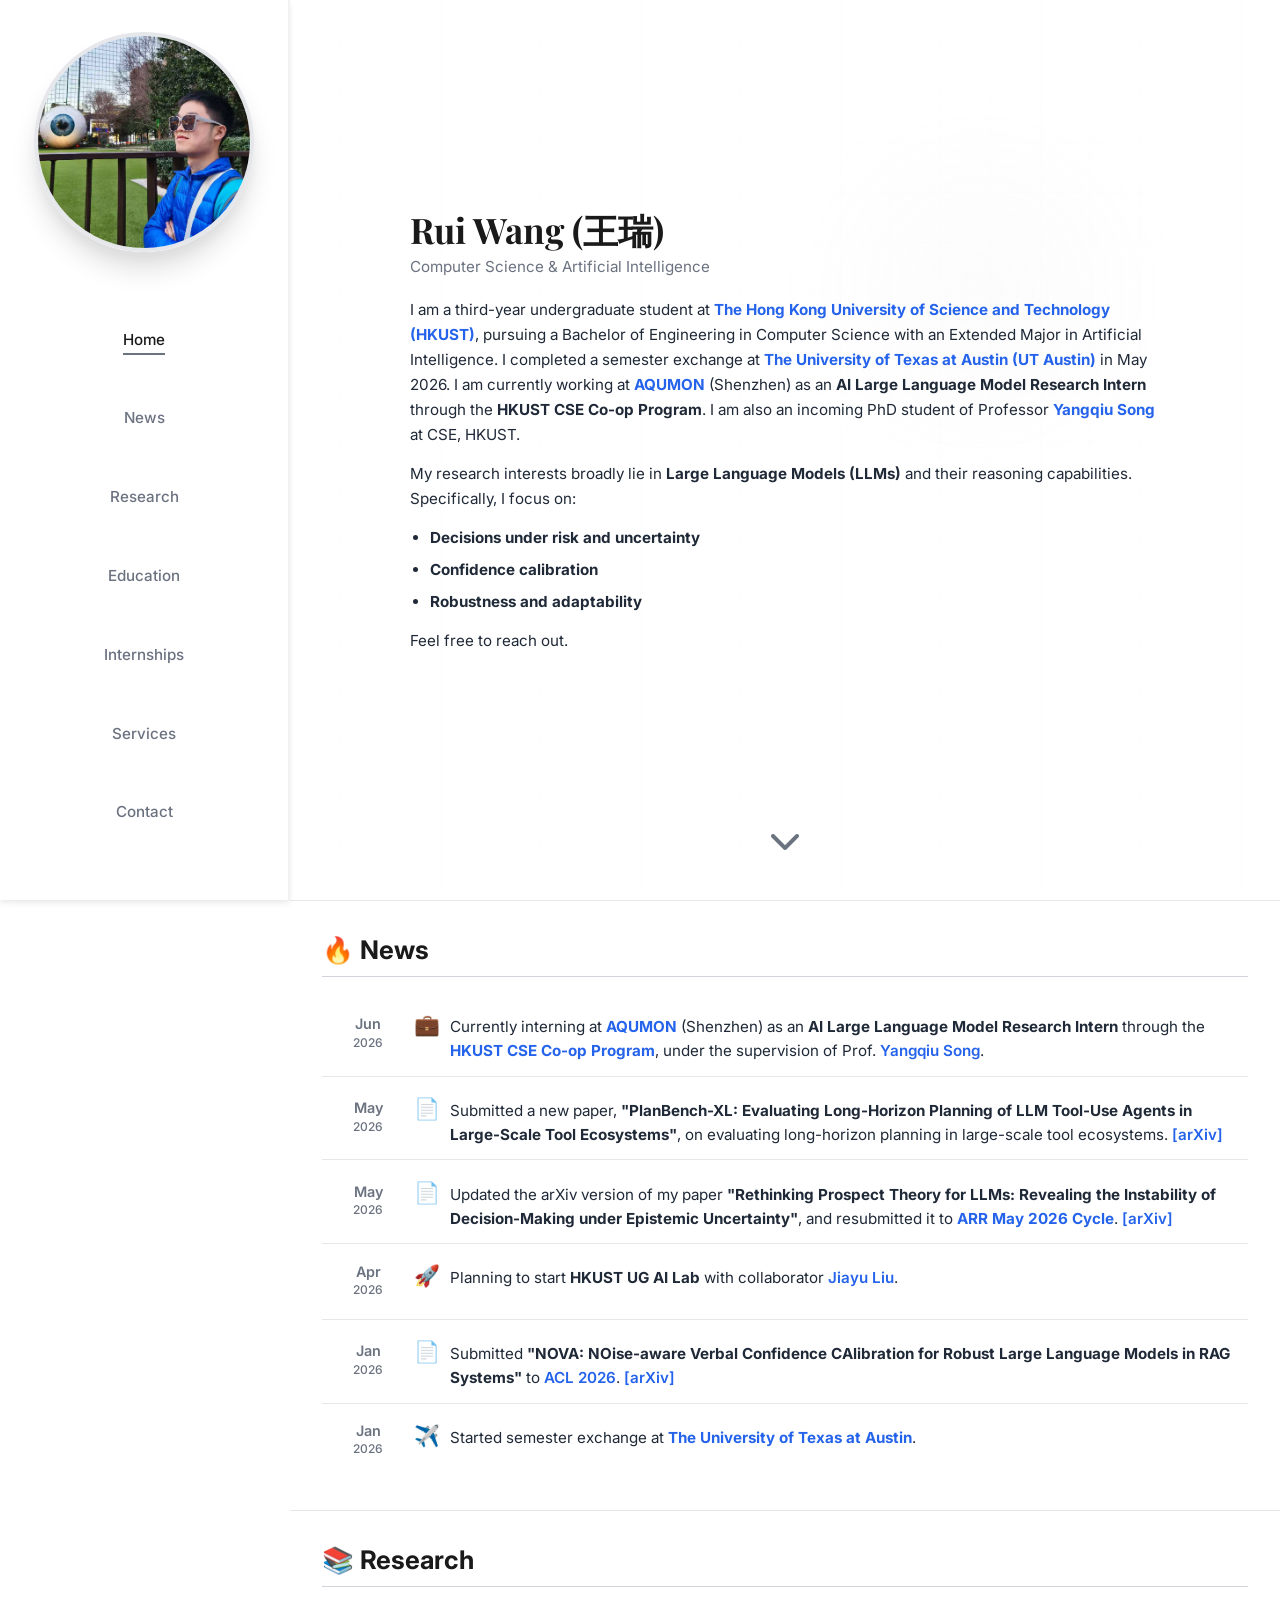
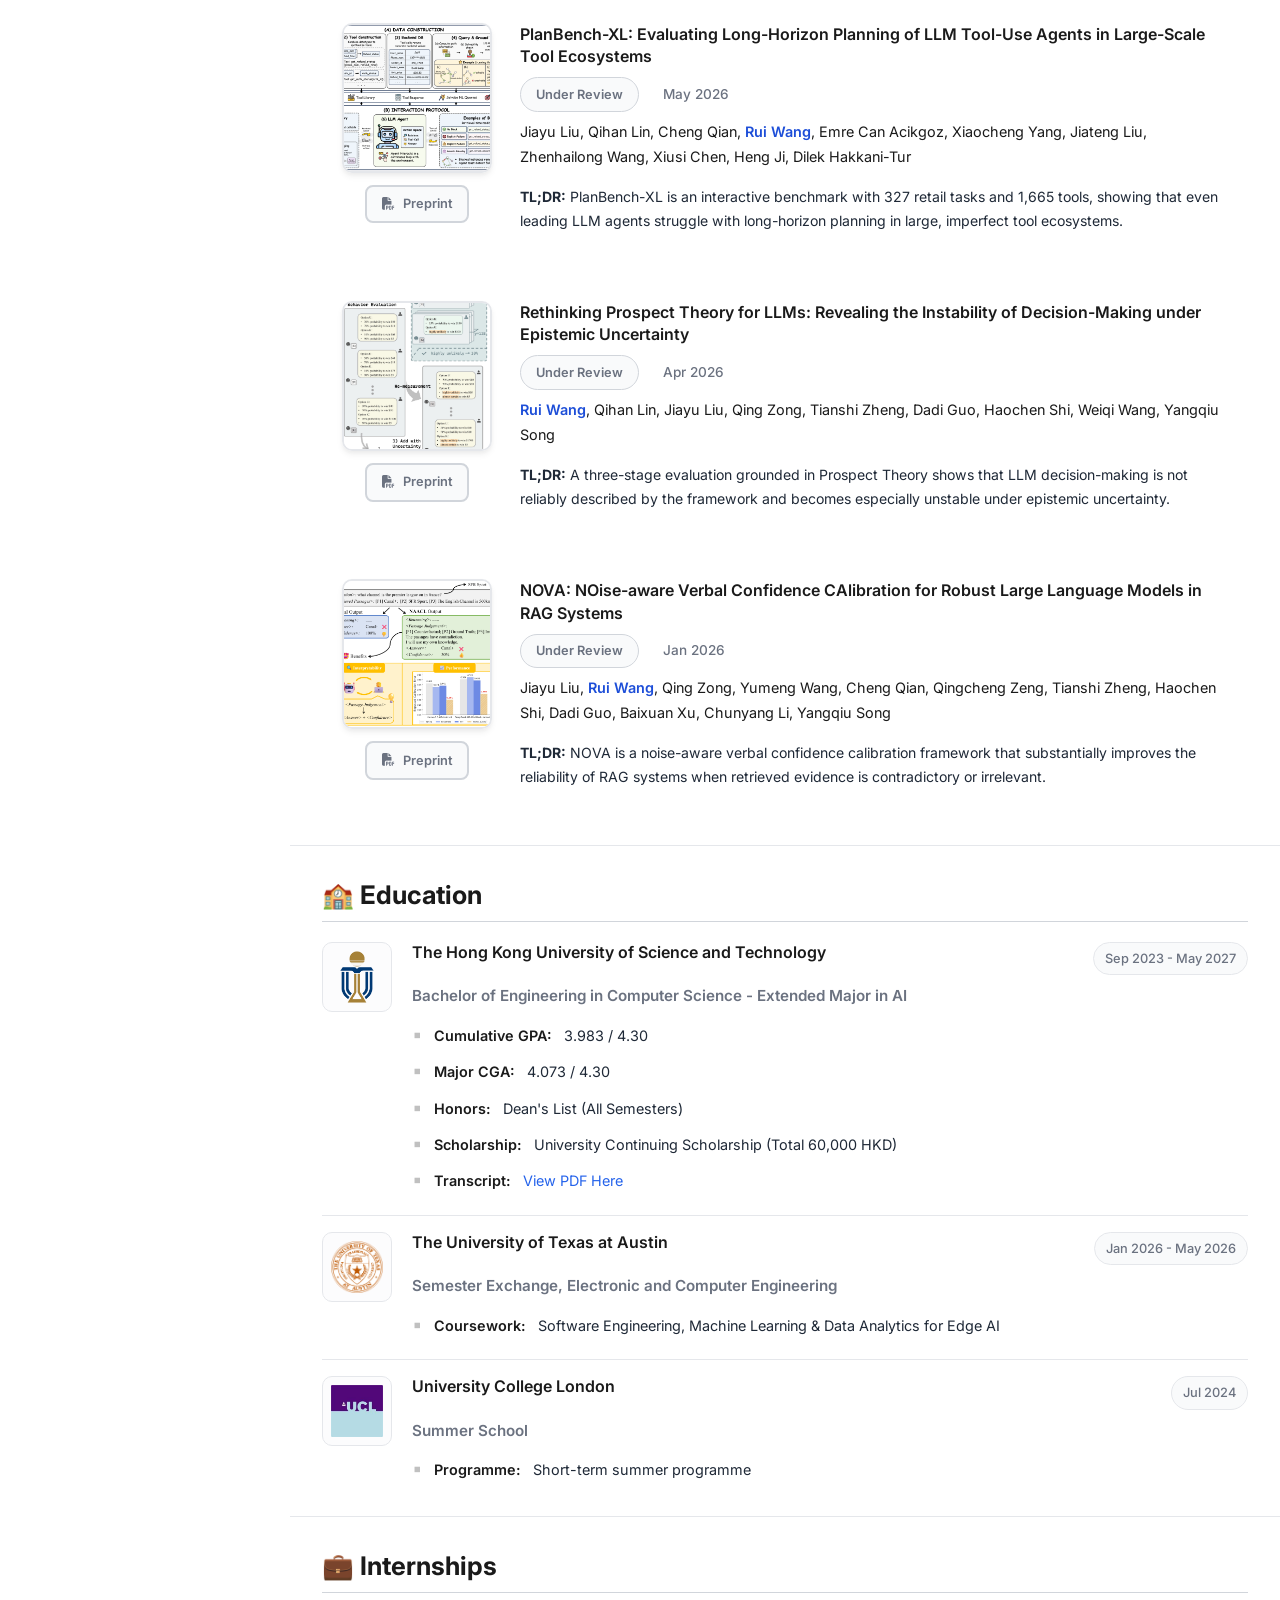
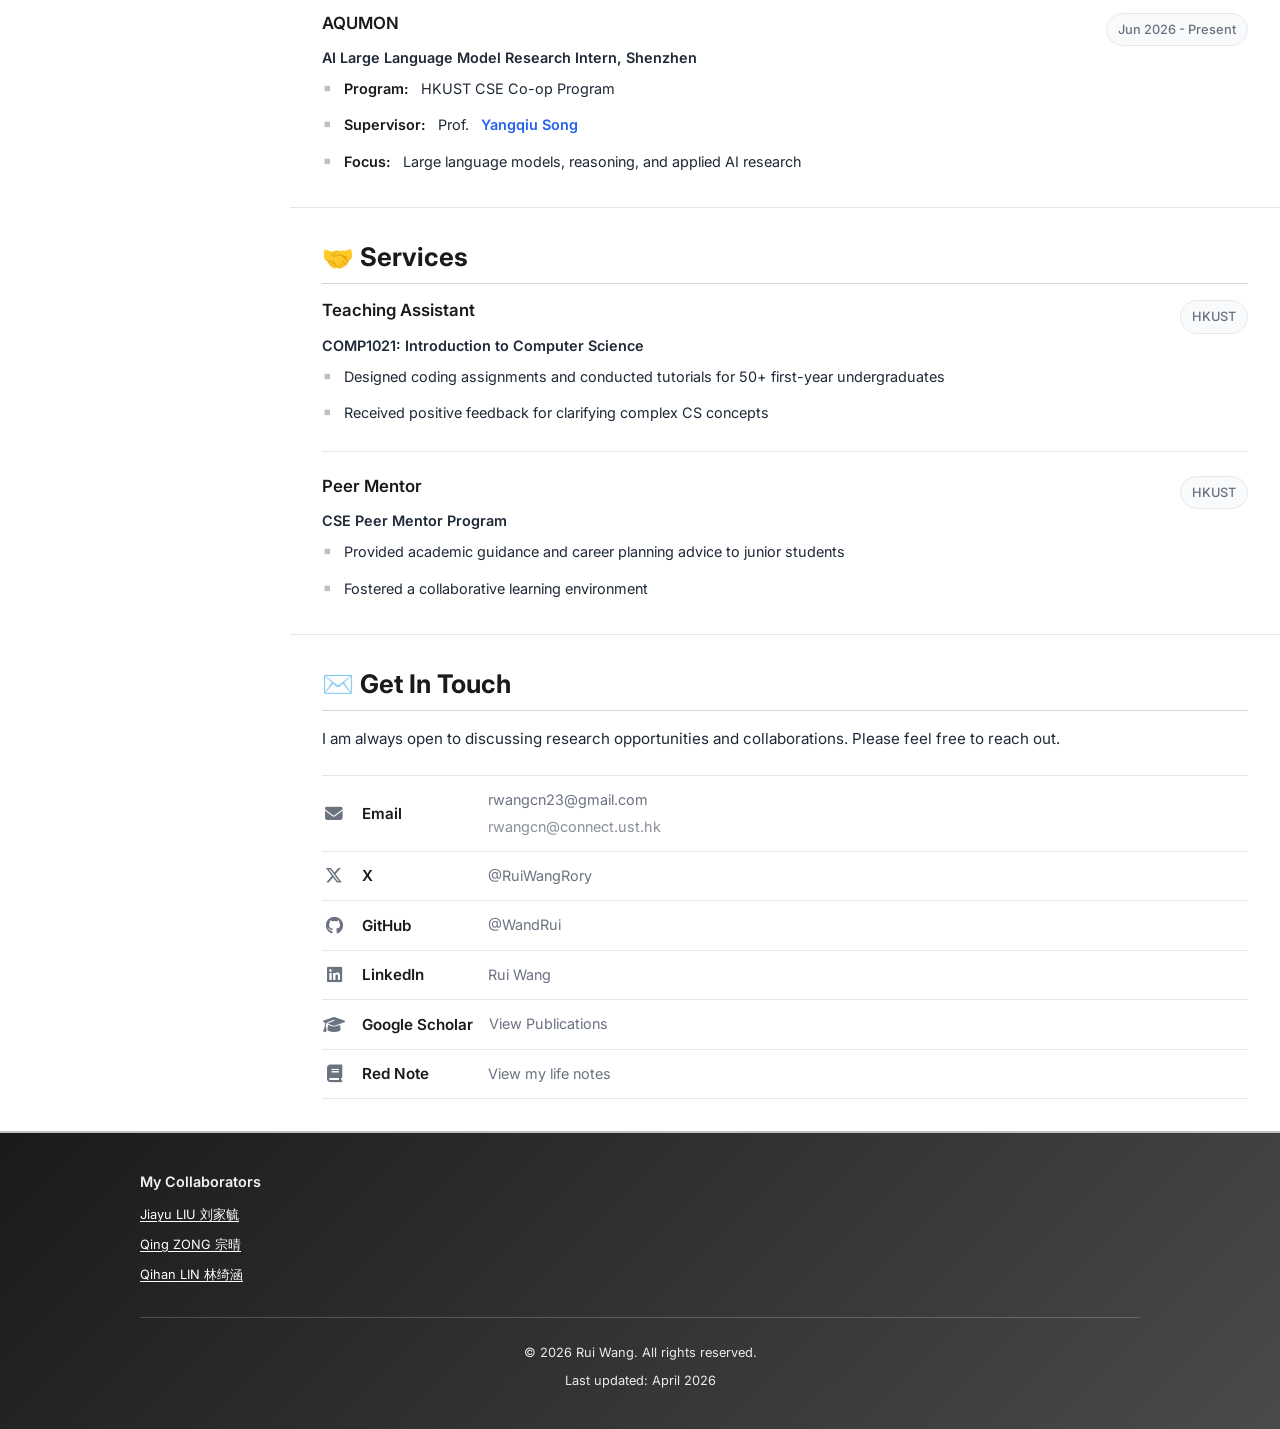
==== commit 3601033a: "Update homepage content and move navigation into sidebar" ====
--- a/index.html
+++ b/index.html
@@ -19,28 +19,6 @@
     <!-- Animated Background -->
     <div id="particles-js"></div>
     
-    <!-- Navigation -->
-    <nav id="navbar">
-        <div class="nav-container">
-            <a href="#home" class="nav-logo">Rui Wang</a>
-            <ul class="nav-menu">
-                <li><a href="#home" class="nav-link">Home</a></li>
-                <li><a href="#news" class="nav-link">News</a></li>
-                <li><a href="#research" class="nav-link">Research</a></li>
-                <li><a href="#education" class="nav-link">Education</a></li>
-                <li><a href="#internships" class="nav-link">Internships</a></li>
-                <li><a href="#activities" class="nav-link">Services</a></li>
-                <!-- <li><a href="#skills" class="nav-link">Skills</a></li> -->
-                <li><a href="#contact" class="nav-link">Contact</a></li>
-            </ul>
-            <div class="hamburger">
-                <span></span>
-                <span></span>
-                <span></span>
-            </div>
-        </div>
-    </nav>
-
     <!-- Main Layout Container -->
     <div class="main-layout">
         <!-- Left Fixed Sidebar (Desktop Only) -->
@@ -48,31 +26,15 @@
             <div class="sidebar-content">
                 <div class="hero-image fade-in">
                     <img src="figures/photo2.png" alt="Rui Wang Profile Photo" class="profile-photo">
-                    <div class="hero-contact-row">
-                        <span class="hero-contact-label">Contact me</span>
-                        <div class="social-links">
-                            <a href="mailto:rwangcn23@gmail.com" aria-label="Email" class="social-link-item">
-                                <i class="fas fa-envelope"></i>
-                                <span>Email</span>
-                            </a>
-                            <a href="https://x.com/wang_rui58298" target="_blank" aria-label="X" class="social-link-item">
-                                <i class="fab fa-x-twitter"></i>
-                                <span>X</span>
-                            </a>
-                            <a href="https://github.com/WandRui" target="_blank" aria-label="GitHub" class="social-link-item">
-                                <i class="fab fa-github"></i>
-                                <span>GitHub</span>
-                            </a>
-                            <a href="https://www.linkedin.com/in/rui-wang-39900537a/" target="_blank" aria-label="LinkedIn" class="social-link-item">
-                                <i class="fab fa-linkedin"></i>
-                                <span>LinkedIn</span>
-                            </a>
-                            <a href="https://scholar.google.com/citations?user=2zU0cUQAAAAJ" target="_blank" aria-label="Google Scholar" class="social-link-item">
-                                <i class="fas fa-graduation-cap"></i>
-                                <span>Google Scholar</span>
-                            </a>
-                        </div>
-                    </div>
+                    <ul class="sidebar-nav">
+                        <li><a href="#home" class="nav-link">Home</a></li>
+                        <li><a href="#news" class="nav-link">News</a></li>
+                        <li><a href="#research" class="nav-link">Research</a></li>
+                        <li><a href="#education" class="nav-link">Education</a></li>
+                        <li><a href="#internships" class="nav-link">Internships</a></li>
+                        <li><a href="#activities" class="nav-link">Services</a></li>
+                        <li><a href="#contact" class="nav-link">Contact</a></li>
+                    </ul>
                 </div>
             </div>
         </aside>
@@ -92,7 +54,7 @@
                                     <i class="fas fa-envelope"></i>
                                     <span>Email</span>
                                 </a>
-                                <a href="https://x.com/wang_rui58298" target="_blank" aria-label="X" class="social-link-item">
+                                <a href="https://x.com/RuiWangRory" target="_blank" aria-label="X" class="social-link-item">
                                     <i class="fab fa-x-twitter"></i>
                                     <span>X</span>
                                 </a>
@@ -119,18 +81,18 @@
                             pursuing a Bachelor of Engineering in Computer Science with an Extended Major in Artificial Intelligence.
                             I completed a semester exchange at <a href="https://www.utexas.edu" target="_blank" class="news-link"><strong>The University of Texas at Austin (UT Austin)</strong></a> in May 2026.
                             I am currently working at <a href="https://www.aqumon.com/en/" target="_blank" class="news-link"><strong>AQUMON</strong></a> (Shenzhen) as an <strong>AI Large Language Model Research Intern</strong> through the <strong>HKUST CSE Co-op Program</strong>.
+                            I am also an incoming PhD student of Professor <a href="https://www.cse.ust.hk/~yqsong/" target="_blank" class="news-link"><strong>Yangqiu Song</strong></a> at CSE, HKUST.
                         </p>
                         <p class="hero-description">
                             My research interests broadly lie in <strong>Large Language Models (LLMs)</strong> and their reasoning capabilities. Specifically, I focus on:
                         </p>
                         <ul class="hero-interests">
-                            <li><strong>LLM Decision-making</strong></li>
-                            <li><strong>Uncertainty Quantification</strong> and Confidence Calibration</li>
-                            <li><strong>RAG Robustness</strong></li>
-                            <li><strong>Rule Induction</strong></li>
+                            <li><strong>Decisions under risk and uncertainty</strong></li>
+                            <li><strong>Confidence calibration</strong></li>
+                            <li><strong>Robustness and adaptability</strong></li>
                         </ul>
                         <p class="hero-description">
-                            Feel free to reach out - my contact information is available in the sidebar.
+                            Feel free to reach out.
                         </p>
                     </div>
                 </div>
@@ -221,7 +183,14 @@
                             <div class="research-timeline">
                                 <div class="research-item">
                                     <div class="research-card" data-research-id="research-1">
-                                        <img src="figures/planBench.png" alt="PlanBench-XL Research Figure" class="research-thumbnail">
+                                        <div class="research-figure-col">
+                                            <img src="figures/planBench.png" alt="PlanBench-XL Research Figure" class="research-thumbnail">
+                                            <div class="research-links">
+                                                <a href="https://arxiv.org/abs/2606.22388" target="_blank" class="research-link">
+                                                    <i class="fas fa-file-pdf"></i> Preprint
+                                                </a>
+                                            </div>
+                                        </div>
                                         <div class="research-content-wrapper">
                                             <div class="research-header">
                                                 <div class="research-header-left">
@@ -237,15 +206,7 @@
                                             </div>
                                             <div class="research-details">
                                                 <div class="research-details-content">
-                                                    <ul class="research-description">
-                                                        <li>Introduced <strong>PlanBench-XL</strong>, an interactive benchmark with <strong>327 retail tasks</strong> and <strong>1,665 tools</strong> for evaluating long-horizon planning under retrieval-limited tool visibility</li>
-                                                        <li>Showed that even leading models struggle to adapt when tool paths are blocked, highlighting major weaknesses in <strong>robust agentic planning</strong> for large, imperfect tool ecosystems</li>
-                                                    </ul>
-                                                    <div class="research-links">
-                                                        <a href="https://arxiv.org/abs/2606.22388" target="_blank" class="research-link">
-                                                            <i class="fas fa-file-pdf"></i> arXiv Paper
-                                                        </a>
-                                                    </div>
+                                                    <p class="research-tldr"><strong>TL;DR:</strong> PlanBench-XL is an interactive benchmark with 327 retail tasks and 1,665 tools, showing that even leading LLM agents struggle with long-horizon planning in large, imperfect tool ecosystems.</p>
                                                 </div>
                                             </div>
                                         </div>
@@ -254,7 +215,14 @@
 
                                 <div class="research-item">
                                     <div class="research-card" data-research-id="research-2">
-                                        <img src="figures/marpt_fig.png" alt="Rethinking Prospect Theory for LLMs Research Figure" class="research-thumbnail">
+                                        <div class="research-figure-col">
+                                            <img src="figures/marpt_fig.png" alt="Rethinking Prospect Theory for LLMs Research Figure" class="research-thumbnail">
+                                            <div class="research-links">
+                                                <a href="https://arxiv.org/abs/2508.08992" target="_blank" class="research-link">
+                                                    <i class="fas fa-file-pdf"></i> Preprint
+                                                </a>
+                                            </div>
+                                        </div>
                                         <div class="research-content-wrapper">
                                             <div class="research-header">
                                                 <div class="research-header-left">
@@ -262,7 +230,7 @@
                                                         <h3 class="research-title">Rethinking Prospect Theory for LLMs: Revealing the Instability of Decision-Making under Epistemic Uncertainty</h3>
                                                     </div>
                                                     <div class="research-meta-row">
-                                                        <span class="research-status">Under Review (COLM 2026)</span>
+                                                        <span class="research-status">Under Review</span>
                                                         <span class="research-date">Apr 2026</span>
                                                     </div>
                                                     <p class="research-role"><span class="self-author">Rui Wang</span>, Qihan Lin, Jiayu Liu, Qing Zong, Tianshi Zheng, Dadi Guo, Haochen Shi, Weiqi Wang, Yangqiu Song</p>
@@ -270,15 +238,7 @@
                                             </div>
                                             <div class="research-details">
                                                 <div class="research-details-content">
-                                                    <ul class="research-description">
-                                                        <li>Designed a <strong>three-stage workflow</strong> to evaluate <strong>LLM decision-making</strong> under uncertainty, estimating <strong>Prospect Theory</strong> parameters and testing whether the framework meaningfully fits model behavior</li>
-                                                        <li>Showed that <strong>Prospect Theory</strong> is not consistently reliable for interpreting LLMs, and that the inferred behavior is especially unstable under <strong>epistemic uncertainty</strong> expressed through linguistic markers</li>
-                                                    </ul>
-                                                    <div class="research-links">
-                                                        <a href="https://arxiv.org/abs/2508.08992" target="_blank" class="research-link">
-                                                            <i class="fas fa-file-pdf"></i> arXiv Paper
-                                                        </a>
-                                                    </div>
+                                                    <p class="research-tldr"><strong>TL;DR:</strong> A three-stage evaluation grounded in Prospect Theory shows that LLM decision-making is not reliably described by the framework and becomes especially unstable under epistemic uncertainty.</p>
                                                 </div>
                                             </div>
                                         </div>
@@ -287,7 +247,14 @@
 
                                 <div class="research-item">
                                     <div class="research-card" data-research-id="research-3">
-                                        <img src="figures/naacl_fig.png" alt="NOVA Research Figure" class="research-thumbnail">
+                                        <div class="research-figure-col">
+                                            <img src="figures/naacl_fig.png" alt="NOVA Research Figure" class="research-thumbnail">
+                                            <div class="research-links">
+                                                <a href="https://arxiv.org/abs/2601.11004" target="_blank" class="research-link">
+                                                    <i class="fas fa-file-pdf"></i> Preprint
+                                                </a>
+                                            </div>
+                                        </div>
                                         <div class="research-content-wrapper">
                                             <div class="research-header">
                                                 <div class="research-header-left">
@@ -295,7 +262,7 @@
                                                         <h3 class="research-title">NOVA: NOise-aware Verbal Confidence CAlibration for Robust Large Language Models in RAG Systems</h3>
                                                     </div>
                                                     <div class="research-meta-row">
-                                                        <span class="research-status">Under Review (ACL 2026)</span>
+                                                        <span class="research-status">Under Review</span>
                                                         <span class="research-date">Jan 2026</span>
                                                     </div>
                                                     <p class="research-role">Jiayu Liu, <span class="self-author">Rui Wang</span>, Qing Zong, Yumeng Wang, Cheng Qian, Qingcheng Zeng, Tianshi Zheng, Haochen Shi, Dadi Guo, Baixuan Xu, Chunyang Li, Yangqiu Song</p>
@@ -303,15 +270,7 @@
                                             </div>
                                             <div class="research-details">
                                                 <div class="research-details-content">
-                                                    <ul class="research-description">
-                                                        <li>Proposed <strong>NOVA</strong>, a noise-aware verbal confidence calibration framework for <strong>RAG systems</strong> that improves reliability when retrieved evidence is contradictory or irrelevant</li>
-                                                        <li>Built supervision from <strong>NOVA Rules</strong> and showed strong improvements in <strong>expected calibration error</strong> across both in-domain and out-of-domain settings</li>
-                                                    </ul>
-                                                    <div class="research-links">
-                                                        <a href="https://arxiv.org/abs/2601.11004" target="_blank" class="research-link">
-                                                            <i class="fas fa-file-pdf"></i> arXiv Paper
-                                                        </a>
-                                                    </div>
+                                                    <p class="research-tldr"><strong>TL;DR:</strong> NOVA is a noise-aware verbal confidence calibration framework that substantially improves the reliability of RAG systems when retrieved evidence is contradictory or irrelevant.</p>
                                                 </div>
                                             </div>
                                         </div>
@@ -525,10 +484,10 @@
                                 <h3>Email</h3>
                                 <div class="contact-text"><p>rwangcn23@gmail.com</p><p class="contact-alt">rwangcn@connect.ust.hk</p></div>
                             </a>
-                            <a href="https://x.com/wang_rui58298" target="_blank" class="contact-card">
+                            <a href="https://x.com/RuiWangRory" target="_blank" class="contact-card">
                                 <i class="fab fa-x-twitter"></i>
                                 <h3>X</h3>
-                                <div class="contact-text"><p>@wang_rui58298</p></div>
+                                <div class="contact-text"><p>@RuiWangRory</p></div>
                             </a>
                             <a href="https://github.com/WandRui" target="_blank" class="contact-card">
                                 <i class="fab fa-github"></i>
@@ -570,18 +529,11 @@
         <div class="container">
             <div class="footer-cols">
                 <div class="footer-col">
-                    <h3 class="footer-col-title">Useful Tools</h3>
-                    <ul class="footer-col-links">
-                        <li><a href="https://asta.allen.ai/" target="_blank">ASTA</a> — AI2 research assistant for papers & benchmarks</li>
-                        <li><a href="https://www.alphaxiv.org/" target="_blank">alphaXiv</a> — Explore cutting-edge AI research</li>
-                        <li><a href="https://aistudio.google.com/" target="_blank">Google AI Studio</a> — Build with Google AI models</li>
-                    </ul>
-                </div>
-                <div class="footer-col">
                     <h3 class="footer-col-title">My Collaborators</h3>
                     <ul class="footer-col-links">
                         <li><a href="https://jiayujeff.github.io/" target="_blank">Jiayu LIU 刘家毓</a></li>
                         <li><a href="https://zongqing0068.github.io/" target="_blank">Qing ZONG 宗晴</a></li>
+                        <li><a href="https://scholar.google.com/citations?user=ceOc52QAAAAJ" target="_blank">Qihan LIN 林绮涵</a></li>
                     </ul>
                 </div>
                 <div class="footer-col footer-col-empty">
--- a/styles.css
+++ b/styles.css
@@ -125,8 +125,8 @@
 
 .main-layout {
     display: flex;
-    min-height: calc(100vh - 60px);
-    margin-top: 60px;
+    min-height: 100vh;
+    margin-top: 0;
 }
 
 .left-sidebar {
@@ -135,8 +135,8 @@
     flex-shrink: 0;
     position: fixed;
     left: 0;
-    top: 60px;
-    height: calc(100vh - 60px);
+    top: 0;
+    height: 100vh;
     overflow-y: auto;
     overflow-x: hidden;
     background: rgba(255, 255, 255, 0.5);
@@ -174,6 +174,7 @@
     align-items: center;
     gap: 1.5rem;
     width: 100%;
+    height: 100%;
 }
 
 .right-content {
@@ -237,46 +238,6 @@
    Navigation
    =========================== */
 
-#navbar {
-    position: fixed;
-    top: 0;
-    width: 100%;
-    background-color: rgba(255, 255, 255, 0.98);
-    box-shadow: var(--shadow-sm);
-    border-bottom: 1px solid var(--border-light);
-    z-index: 1000;
-    transition: all var(--transition-normal);
-}
-
-#navbar.scrolled {
-    background-color: rgba(255, 255, 255, 1);
-    box-shadow: var(--shadow-md);
-    border-bottom: 1px solid var(--border-color);
-}
-
-.nav-container {
-    max-width: 1200px;
-    margin: 0 auto;
-    padding: 0 2rem;
-    display: flex;
-    justify-content: space-between;
-    align-items: center;
-    height: 60px;
-}
-
-.nav-logo {
-    font-family: var(--font-heading);
-    font-size: 1.3rem;
-    font-weight: 700;
-    color: var(--primary-color);
-}
-
-.nav-menu {
-    display: flex;
-    list-style: none;
-    gap: 1.5rem;
-}
-
 .nav-link {
     color: var(--text-light);
     font-weight: 500;
@@ -309,18 +270,20 @@
     color: var(--primary-color);
 }
 
-.hamburger {
-    display: none;
-    flex-direction: column;
-    cursor: pointer;
-    gap: 4px;
-}
-
-.hamburger span {
-    width: 25px;
-    height: 3px;
-    background-color: var(--primary-color);
-    transition: all var(--transition-normal);
+.sidebar-nav {
+    list-style: none;
+    display: flex;
+    flex-direction: column;
+    align-items: center;
+    justify-content: space-evenly;
+    flex: 1;
+    gap: 0.6rem;
+    width: 100%;
+    margin-top: 0.5rem;
+}
+
+.sidebar-nav .nav-link {
+    font-size: 0.95rem;
 }
 
 /* ===========================
@@ -328,7 +291,7 @@
    =========================== */
 
 .hero {
-    min-height: 90vh;
+    min-height: 100vh;
     display: flex;
     align-items: center;
     justify-content: center;
@@ -566,24 +529,16 @@
 .left-sidebar .hero-image {
     max-width: 100%;
     width: 100%;
+    height: 100%;
+    display: flex;
+    flex-direction: column;
+    align-items: center;
 }
 
 .left-sidebar .profile-photo {
     width: 220px;
     height: 220px;
     margin-bottom: 1.5rem;
-}
-
-.left-sidebar .hero-contact-row {
-    width: 100%;
-    margin-top: 0;
-    background: rgba(255, 255, 255, 0.35);
-    border-color: rgba(209, 213, 219, 0.3);
-}
-
-.left-sidebar .social-link-item {
-    background-color: rgba(249, 250, 251, 0.3);
-    border-color: rgba(229, 231, 235, 0.3);
 }
 
 .profile-placeholder {
@@ -1128,6 +1083,24 @@
 .research-card:hover .research-thumbnail {
     box-shadow: var(--shadow-lg);
     transform: scale(1.03);
+}
+
+.research-figure-col {
+    display: flex;
+    flex-direction: column;
+    align-items: center;
+    gap: 0.75rem;
+    flex-shrink: 0;
+    margin: 1.25rem 0 1.25rem 1.25rem;
+}
+
+.research-figure-col .research-thumbnail {
+    margin: 0;
+}
+
+.research-figure-col .research-link {
+    padding: 0.4rem 0.9rem;
+    font-size: 0.8rem;
 }
 
 /* Image Lightbox */
@@ -1212,7 +1185,7 @@
 }
 
 .research-header {
-    padding: 1.25rem 1.25rem 1.25rem 0;
+    padding: 1.25rem 1.25rem 0 0;
     display: flex;
     justify-content: space-between;
     align-items: flex-start;
@@ -1298,29 +1271,11 @@
     padding: 0 1.5rem 1.5rem 0;
 }
 
-.research-description {
-    list-style: none;
-    padding-left: 0;
-    display: flex;
-    flex-direction: column;
-    gap: 0.85rem;
-    margin-bottom: 1.5rem;
-}
-
-.research-description li {
-    padding-left: 1.5rem;
-    position: relative;
+.research-tldr {
     line-height: 1.7;
     color: var(--text-color);
     font-size: 0.88rem;
-}
-
-.research-description li::before {
-    content: '▸';
-    position: absolute;
-    left: 0;
-    color: var(--silver);
-    font-size: 1.2rem;
+    margin: 0;
 }
 
 .research-links {
@@ -1806,6 +1761,10 @@
         margin: 1.5rem 1.5rem 0 1.5rem;
     }
     
+    .research-figure-col {
+        margin: 1.5rem 1.5rem 0 1.5rem;
+    }
+    
     .hero-education {
         margin-top: 1.5rem;
     }
@@ -1833,47 +1792,6 @@
     
     .news-month, .news-year {
         font-size: 1rem;
-    }
-    
-    .nav-menu {
-        position: fixed;
-        left: -100%;
-        top: 60px;
-        flex-direction: column;
-        background-color: white;
-        width: 100%;
-        text-align: center;
-        transition: left var(--transition-normal);
-        box-shadow: var(--shadow-md);
-        padding: 2rem 0;
-        gap: 0;
-        border-bottom: 1px solid var(--border-light);
-    }
-    
-    .nav-menu.active {
-        left: 0;
-    }
-    
-    .nav-link {
-        padding: 1rem;
-        width: 100%;
-        display: block;
-    }
-    
-    .hamburger {
-        display: flex;
-    }
-    
-    .hamburger.active span:nth-child(1) {
-        transform: rotate(45deg) translate(8px, 8px);
-    }
-    
-    .hamburger.active span:nth-child(2) {
-        opacity: 0;
-    }
-    
-    .hamburger.active span:nth-child(3) {
-        transform: rotate(-45deg) translate(7px, -7px);
     }
 }
 
@@ -1933,7 +1851,7 @@
     }
     
     .research-header {
-        padding: 1.5rem;
+        padding: 1.5rem 1.5rem 0;
         flex-direction: column;
     }
     
@@ -1997,7 +1915,7 @@
     }
     
     .research-header {
-        padding: 1.25rem;
+        padding: 1.25rem 1.25rem 0;
     }
     
     .research-details-content {
@@ -2010,8 +1928,6 @@
    =========================== */
 
 @media print {
-    .nav-menu,
-    .hamburger,
     .scroll-indicator,
     .hero-contact-row {
         display: none;
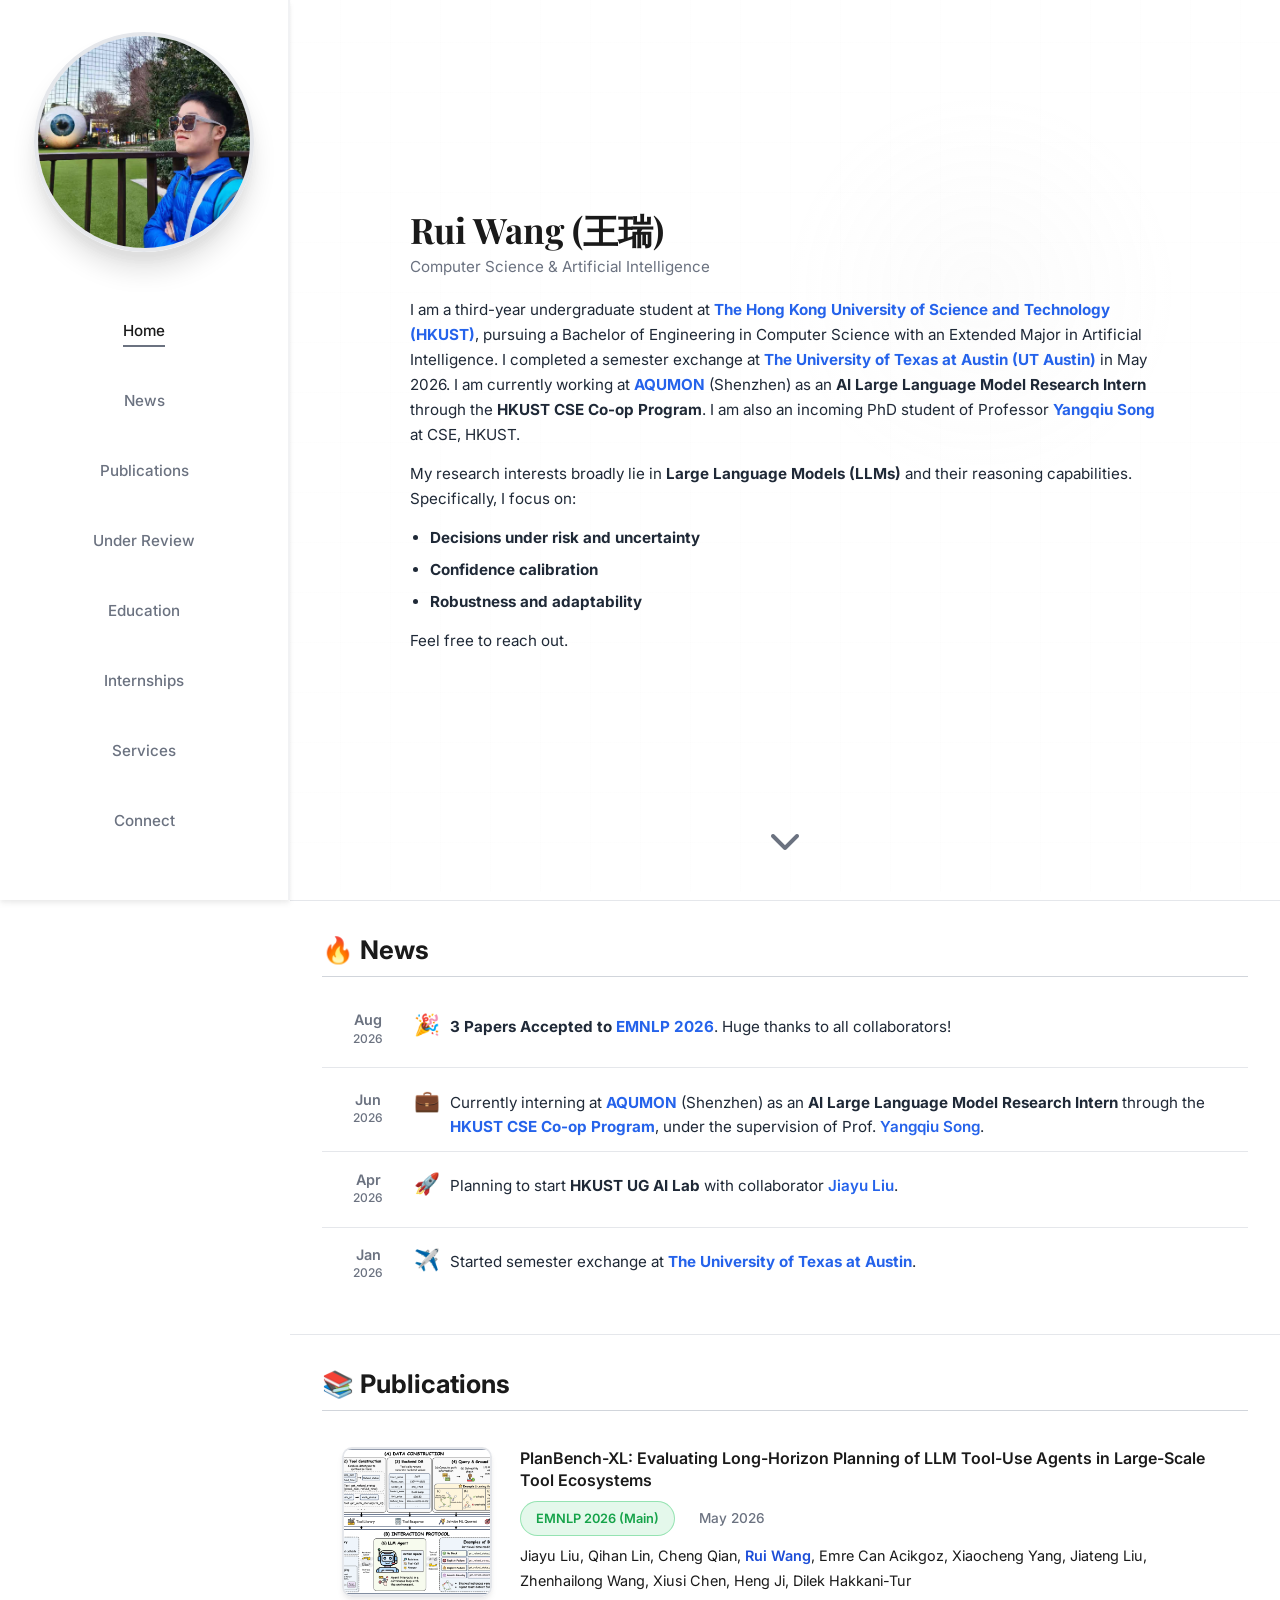
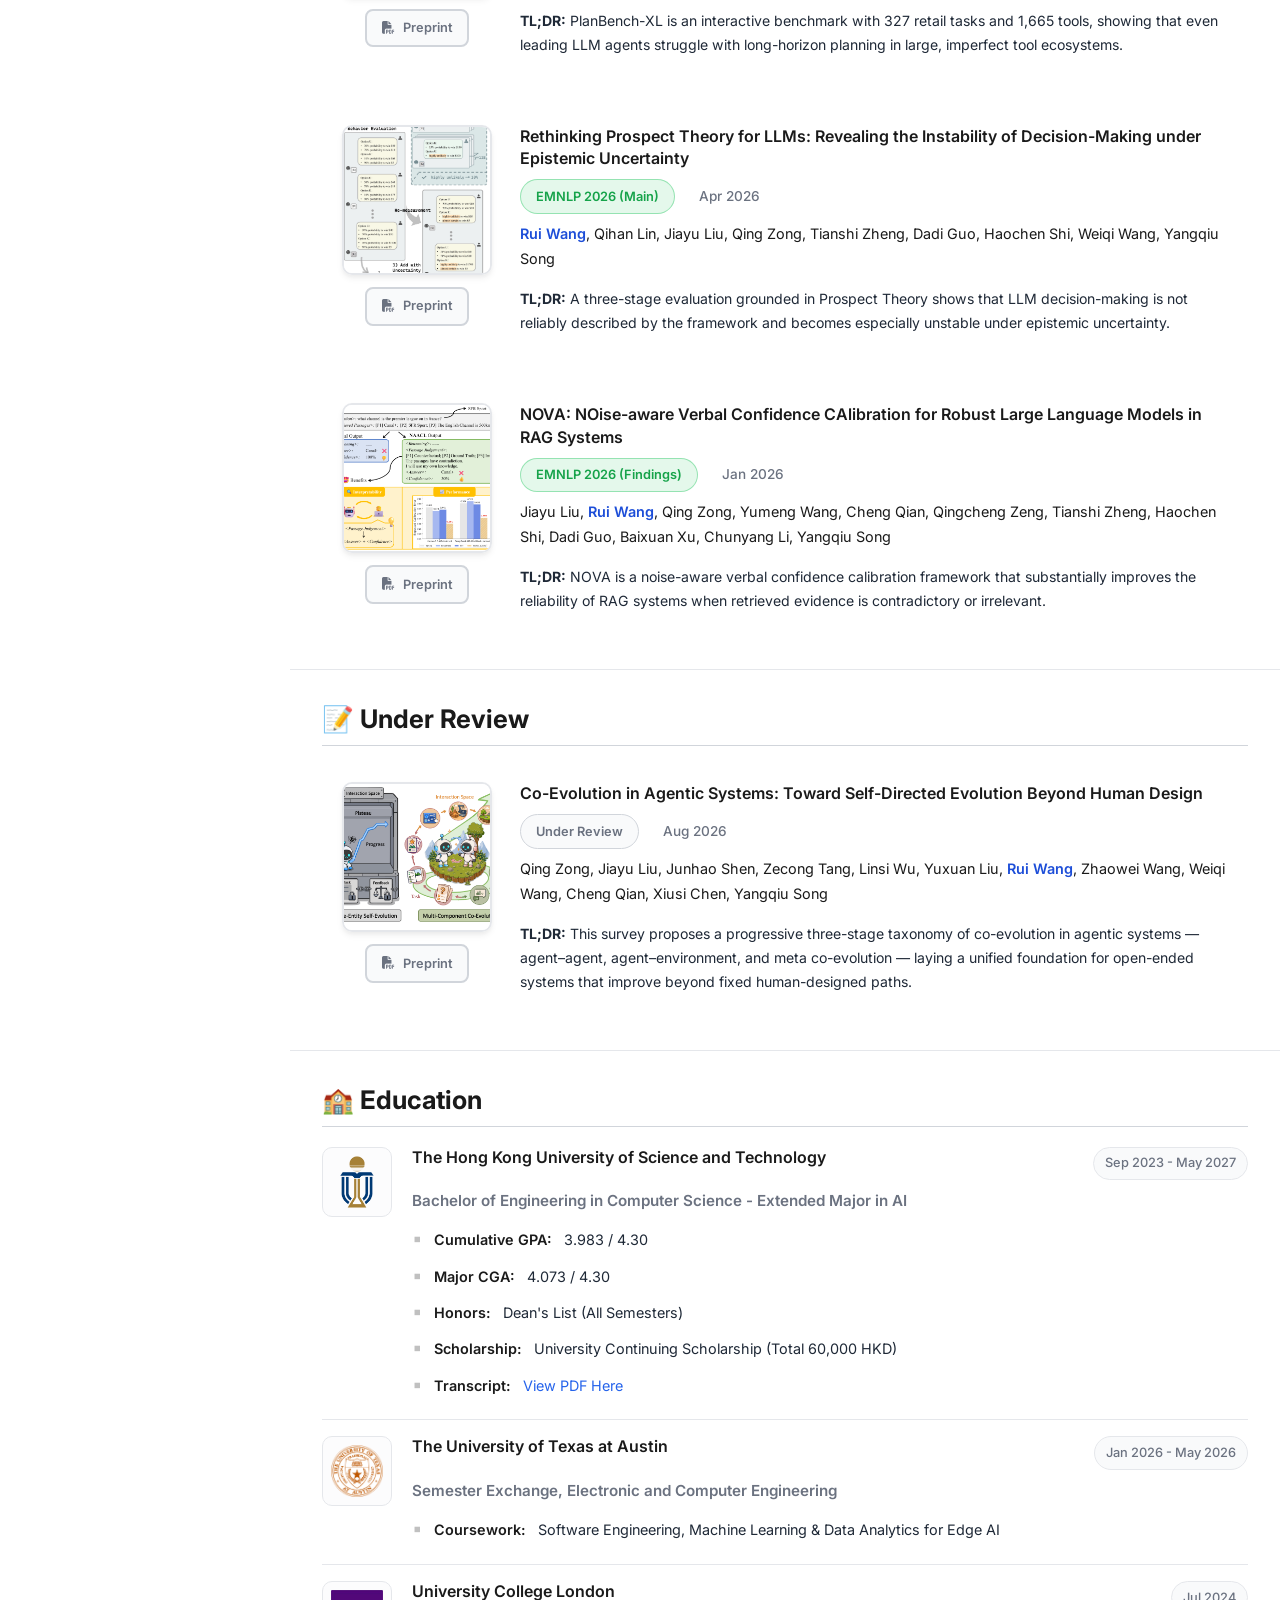
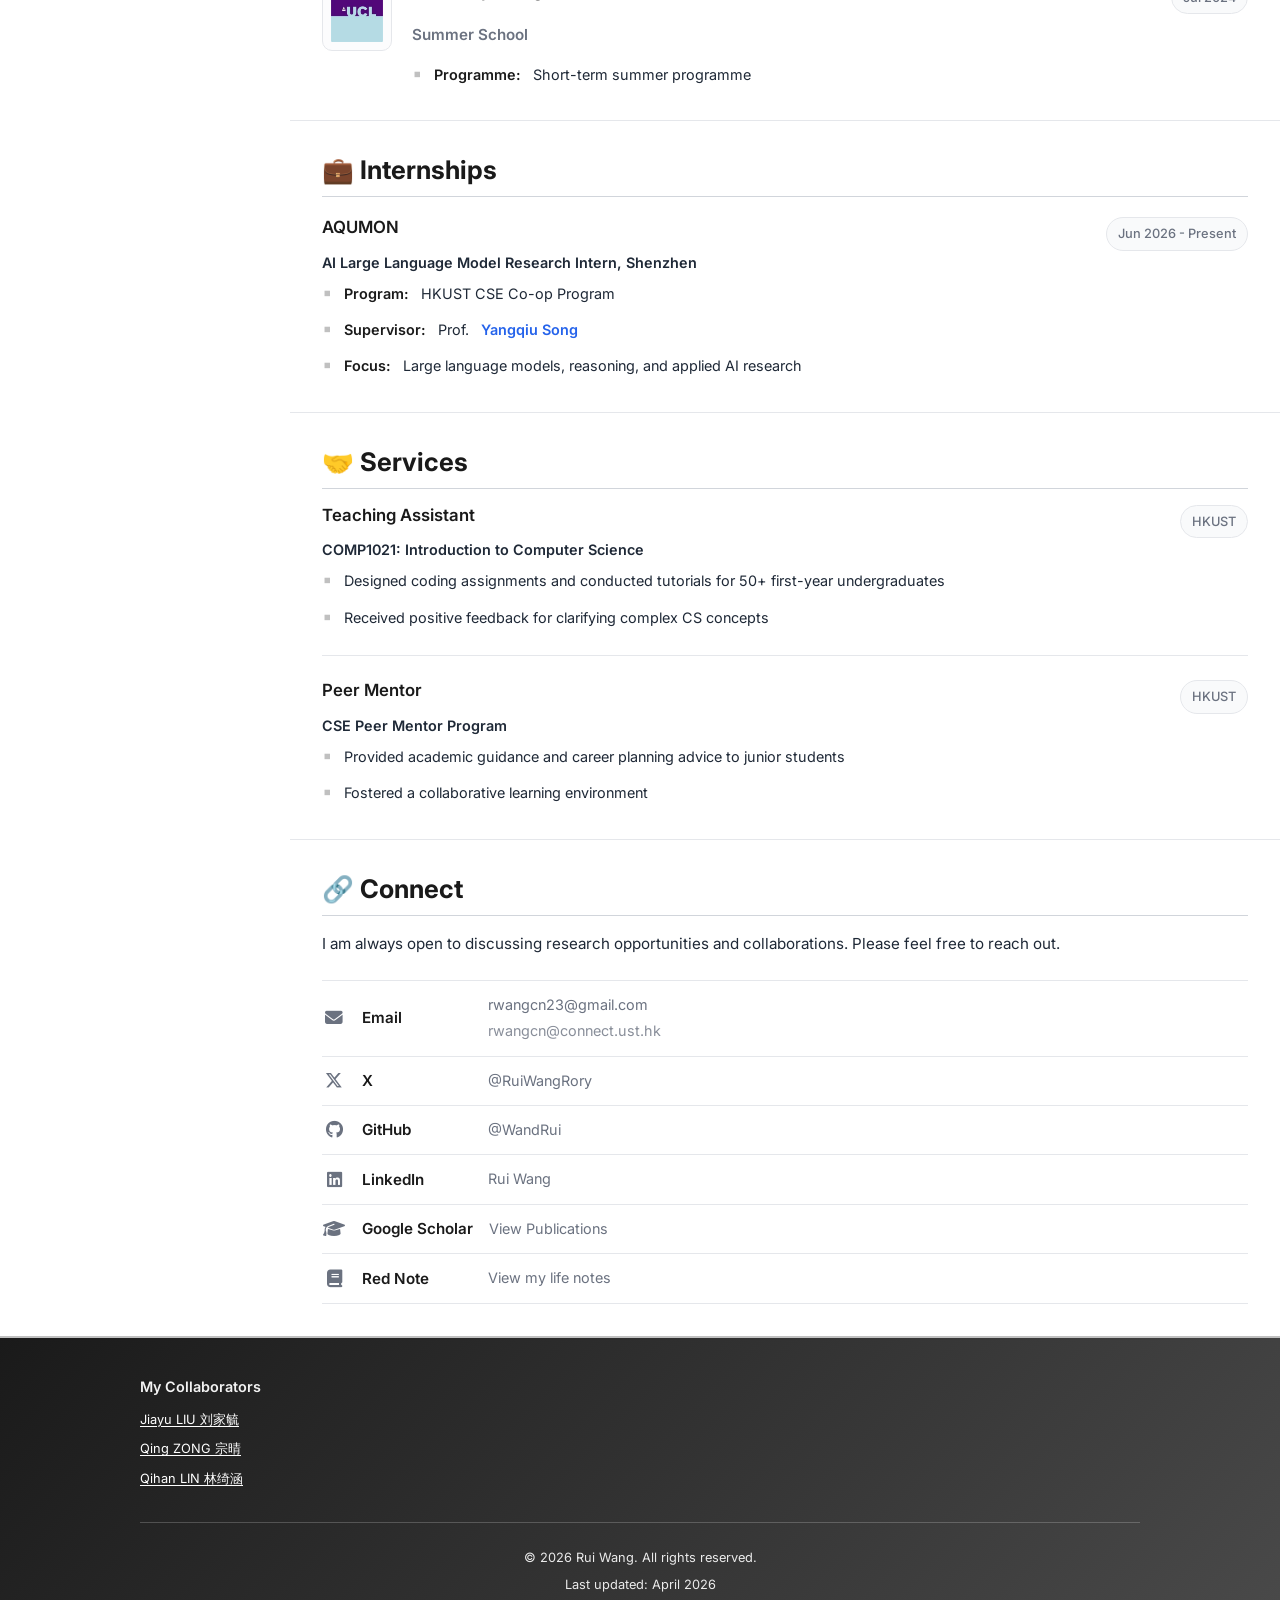
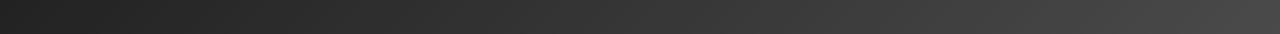
==== commit 6fe154be: "Announce 3 EMNLP 2026 papers, rename Research to Publications, add Under Review section" ====
--- a/index.html
+++ b/index.html
@@ -29,11 +29,12 @@
                     <ul class="sidebar-nav">
                         <li><a href="#home" class="nav-link">Home</a></li>
                         <li><a href="#news" class="nav-link">News</a></li>
-                        <li><a href="#research" class="nav-link">Research</a></li>
+                        <li><a href="#publications" class="nav-link">Publications</a></li>
+                        <li><a href="#under-review" class="nav-link">Under Review</a></li>
                         <li><a href="#education" class="nav-link">Education</a></li>
                         <li><a href="#internships" class="nav-link">Internships</a></li>
                         <li><a href="#activities" class="nav-link">Services</a></li>
-                        <li><a href="#contact" class="nav-link">Contact</a></li>
+                        <li><a href="#contact" class="nav-link">Connect</a></li>
                     </ul>
                 </div>
             </div>
@@ -111,32 +112,22 @@
                         <div class="news-container">
                             <div class="news-item">
                                 <div class="news-date">
+                                    <span class="news-month">Aug</span>
+                                    <span class="news-year">2026</span>
+                                </div>
+                                <div class="news-content">
+                                    <span class="news-icon">🎉</span>
+                                    <span><strong>3 Papers Accepted to <a href="https://2026.emnlp.org/" target="_blank" class="news-link"><strong>EMNLP 2026</strong></a></strong>. Huge thanks to all collaborators!</span>
+                                </div>
+                            </div>
+                            <div class="news-item">
+                                <div class="news-date">
                                     <span class="news-month">Jun</span>
                                     <span class="news-year">2026</span>
                                 </div>
                                 <div class="news-content">
                                     <span class="news-icon">💼</span>
                                     <span>Currently interning at <a href="https://www.aqumon.com/en/" target="_blank" class="news-link"><strong>AQUMON</strong></a> (Shenzhen) as an <strong>AI Large Language Model Research Intern</strong> through the <a href="https://cse.hkust.edu.hk/ug/comp4910/" target="_blank" class="news-link"><strong>HKUST CSE Co-op Program</strong></a>, under the supervision of Prof. <a href="https://www.cse.ust.hk/~yqsong/" target="_blank" class="news-link">Yangqiu Song</a>.</span>
-                                </div>
-                            </div>
-                            <div class="news-item">
-                                <div class="news-date">
-                                    <span class="news-month">May</span>
-                                    <span class="news-year">2026</span>
-                                </div>
-                                <div class="news-content">
-                                    <span class="news-icon">📄</span>
-                                    <span>Submitted a new paper, <strong>"PlanBench-XL: Evaluating Long-Horizon Planning of LLM Tool-Use Agents in Large-Scale Tool Ecosystems"</strong>, on evaluating long-horizon planning in large-scale tool ecosystems. <a href="https://arxiv.org/abs/2606.22388" target="_blank" class="news-link">[arXiv]</a></span>
-                                </div>
-                            </div>
-                            <div class="news-item">
-                                <div class="news-date">
-                                    <span class="news-month">May</span>
-                                    <span class="news-year">2026</span>
-                                </div>
-                                <div class="news-content">
-                                    <span class="news-icon">📄</span>
-                                    <span>Updated the arXiv version of my paper <strong>"Rethinking Prospect Theory for LLMs: Revealing the Instability of Decision-Making under Epistemic Uncertainty"</strong>, and resubmitted it to <a href="https://aclrollingreview.org/" target="_blank" class="news-link"><strong>ARR May 2026 Cycle</strong></a>. <a href="https://arxiv.org/abs/2508.08992" target="_blank" class="news-link">[arXiv]</a></span>
                                 </div>
                             </div>
                             <div class="news-item">
@@ -155,16 +146,6 @@
                                     <span class="news-year">2026</span>
                                 </div>
                                 <div class="news-content">
-                                    <span class="news-icon">📄</span>
-                                    <span>Submitted <strong>"NOVA: NOise-aware Verbal Confidence CAlibration for Robust Large Language Models in RAG Systems"</strong> to <a href="https://2026.aclweb.org" target="_blank" class="news-link">ACL 2026</a>. <a href="https://arxiv.org/abs/2601.11004" target="_blank" class="news-link">[arXiv]</a></span>
-                                </div>
-                            </div>
-                            <div class="news-item">
-                                <div class="news-date">
-                                    <span class="news-month">Jan</span>
-                                    <span class="news-year">2026</span>
-                                </div>
-                                <div class="news-content">
                                     <span class="news-icon">✈️</span>
                                     <span>Started semester exchange at <a href="https://www.utexas.edu" target="_blank" class="news-link"><strong>The University of Texas at Austin</strong></a>.</span>
                                 </div>
@@ -174,10 +155,10 @@
                 </div>
             </section>
 
-            <!-- Research Section -->
-            <section id="research" class="section section-alt">
+            <!-- Publications Section -->
+            <section id="publications" class="section section-alt">
                 <div class="container">
-                    <h2 class="section-title small">📚 Research</h2>
+                    <h2 class="section-title small">📚 Publications</h2>
                     <div class="research-scroll-window">
                         <div class="research-container">
                             <div class="research-timeline">
@@ -198,7 +179,7 @@
                                                         <h3 class="research-title">PlanBench-XL: Evaluating Long-Horizon Planning of LLM Tool-Use Agents in Large-Scale Tool Ecosystems</h3>
                                                     </div>
                                                     <div class="research-meta-row">
-                                                        <span class="research-status">Under Review</span>
+                                                        <span class="research-status accepted">EMNLP 2026 (Main)</span>
                                                         <span class="research-date">May 2026</span>
                                                     </div>
                                                     <p class="research-role">Jiayu Liu, Qihan Lin, Cheng Qian, <span class="self-author">Rui Wang</span>, Emre Can Acikgoz, Xiaocheng Yang, Jiateng Liu, Zhenhailong Wang, Xiusi Chen, Heng Ji, Dilek Hakkani-Tur</p>
@@ -230,7 +211,7 @@
                                                         <h3 class="research-title">Rethinking Prospect Theory for LLMs: Revealing the Instability of Decision-Making under Epistemic Uncertainty</h3>
                                                     </div>
                                                     <div class="research-meta-row">
-                                                        <span class="research-status">Under Review</span>
+                                                        <span class="research-status accepted">EMNLP 2026 (Main)</span>
                                                         <span class="research-date">Apr 2026</span>
                                                     </div>
                                                     <p class="research-role"><span class="self-author">Rui Wang</span>, Qihan Lin, Jiayu Liu, Qing Zong, Tianshi Zheng, Dadi Guo, Haochen Shi, Weiqi Wang, Yangqiu Song</p>
@@ -262,7 +243,7 @@
                                                         <h3 class="research-title">NOVA: NOise-aware Verbal Confidence CAlibration for Robust Large Language Models in RAG Systems</h3>
                                                     </div>
                                                     <div class="research-meta-row">
-                                                        <span class="research-status">Under Review</span>
+                                                        <span class="research-status accepted">EMNLP 2026 (Findings)</span>
                                                         <span class="research-date">Jan 2026</span>
                                                     </div>
                                                     <p class="research-role">Jiayu Liu, <span class="self-author">Rui Wang</span>, Qing Zong, Yumeng Wang, Cheng Qian, Qingcheng Zeng, Tianshi Zheng, Haochen Shi, Dadi Guo, Baixuan Xu, Chunyang Li, Yangqiu Song</p>
@@ -271,6 +252,50 @@
                                             <div class="research-details">
                                                 <div class="research-details-content">
                                                     <p class="research-tldr"><strong>TL;DR:</strong> NOVA is a noise-aware verbal confidence calibration framework that substantially improves the reliability of RAG systems when retrieved evidence is contradictory or irrelevant.</p>
+                                                </div>
+                                            </div>
+                                        </div>
+                                    </div>
+                                </div>
+                            </div>
+                        </div>
+                    </div>
+                </div>
+            </section>
+
+            <!-- Under Review Section -->
+            <section id="under-review" class="section">
+                <div class="container">
+                    <h2 class="section-title small">📝 Under Review</h2>
+                    <div class="research-scroll-window">
+                        <div class="research-container">
+                            <div class="research-timeline">
+                                <div class="research-item">
+                                    <div class="research-card" data-research-id="research-4">
+                                        <div class="research-figure-col">
+                                            <img src="figures/co-eval.png" alt="Co-Evolution in Agentic Systems Figure" class="research-thumbnail">
+                                            <div class="research-links">
+                                                <a href="https://arxiv.org/abs/2608.10299" target="_blank" class="research-link">
+                                                    <i class="fas fa-file-pdf"></i> Preprint
+                                                </a>
+                                            </div>
+                                        </div>
+                                        <div class="research-content-wrapper">
+                                            <div class="research-header">
+                                                <div class="research-header-left">
+                                                    <div class="research-title-row">
+                                                        <h3 class="research-title">Co-Evolution in Agentic Systems: Toward Self-Directed Evolution Beyond Human Design</h3>
+                                                    </div>
+                                                    <div class="research-meta-row">
+                                                        <span class="research-status">Under Review</span>
+                                                        <span class="research-date">Aug 2026</span>
+                                                    </div>
+                                                    <p class="research-role">Qing Zong, Jiayu Liu, Junhao Shen, Zecong Tang, Linsi Wu, Yuxuan Liu, <span class="self-author">Rui Wang</span>, Zhaowei Wang, Weiqi Wang, Cheng Qian, Xiusi Chen, Yangqiu Song</p>
+                                                </div>
+                                            </div>
+                                            <div class="research-details">
+                                                <div class="research-details-content">
+                                                    <p class="research-tldr"><strong>TL;DR:</strong> This survey proposes a progressive three-stage taxonomy of co-evolution in agentic systems — agent–agent, agent–environment, and meta co-evolution — laying a unified foundation for open-ended systems that improve beyond fixed human-designed paths.</p>
                                                 </div>
                                             </div>
                                         </div>
@@ -470,10 +495,10 @@
     </section>
     -->
 
-            <!-- Contact Section -->
+            <!-- Connect Section -->
             <section id="contact" class="section section-alt">
                 <div class="container">
-                    <h2 class="section-title small">✉️ Get In Touch</h2>
+                    <h2 class="section-title small">🔗 Connect</h2>
                     <div class="contact-content">
                         <p class="contact-intro">
                             I am always open to discussing research opportunities and collaborations. Please feel free to reach out.
--- a/styles.css
+++ b/styles.css
@@ -1239,6 +1239,12 @@
     font-weight: 600;
 }
 
+.research-status.accepted {
+    background: rgba(34, 197, 94, 0.12);
+    color: #16a34a;
+    border-color: rgba(34, 197, 94, 0.4);
+}
+
 .research-date {
     font-size: 0.85rem;
     color: var(--text-light);
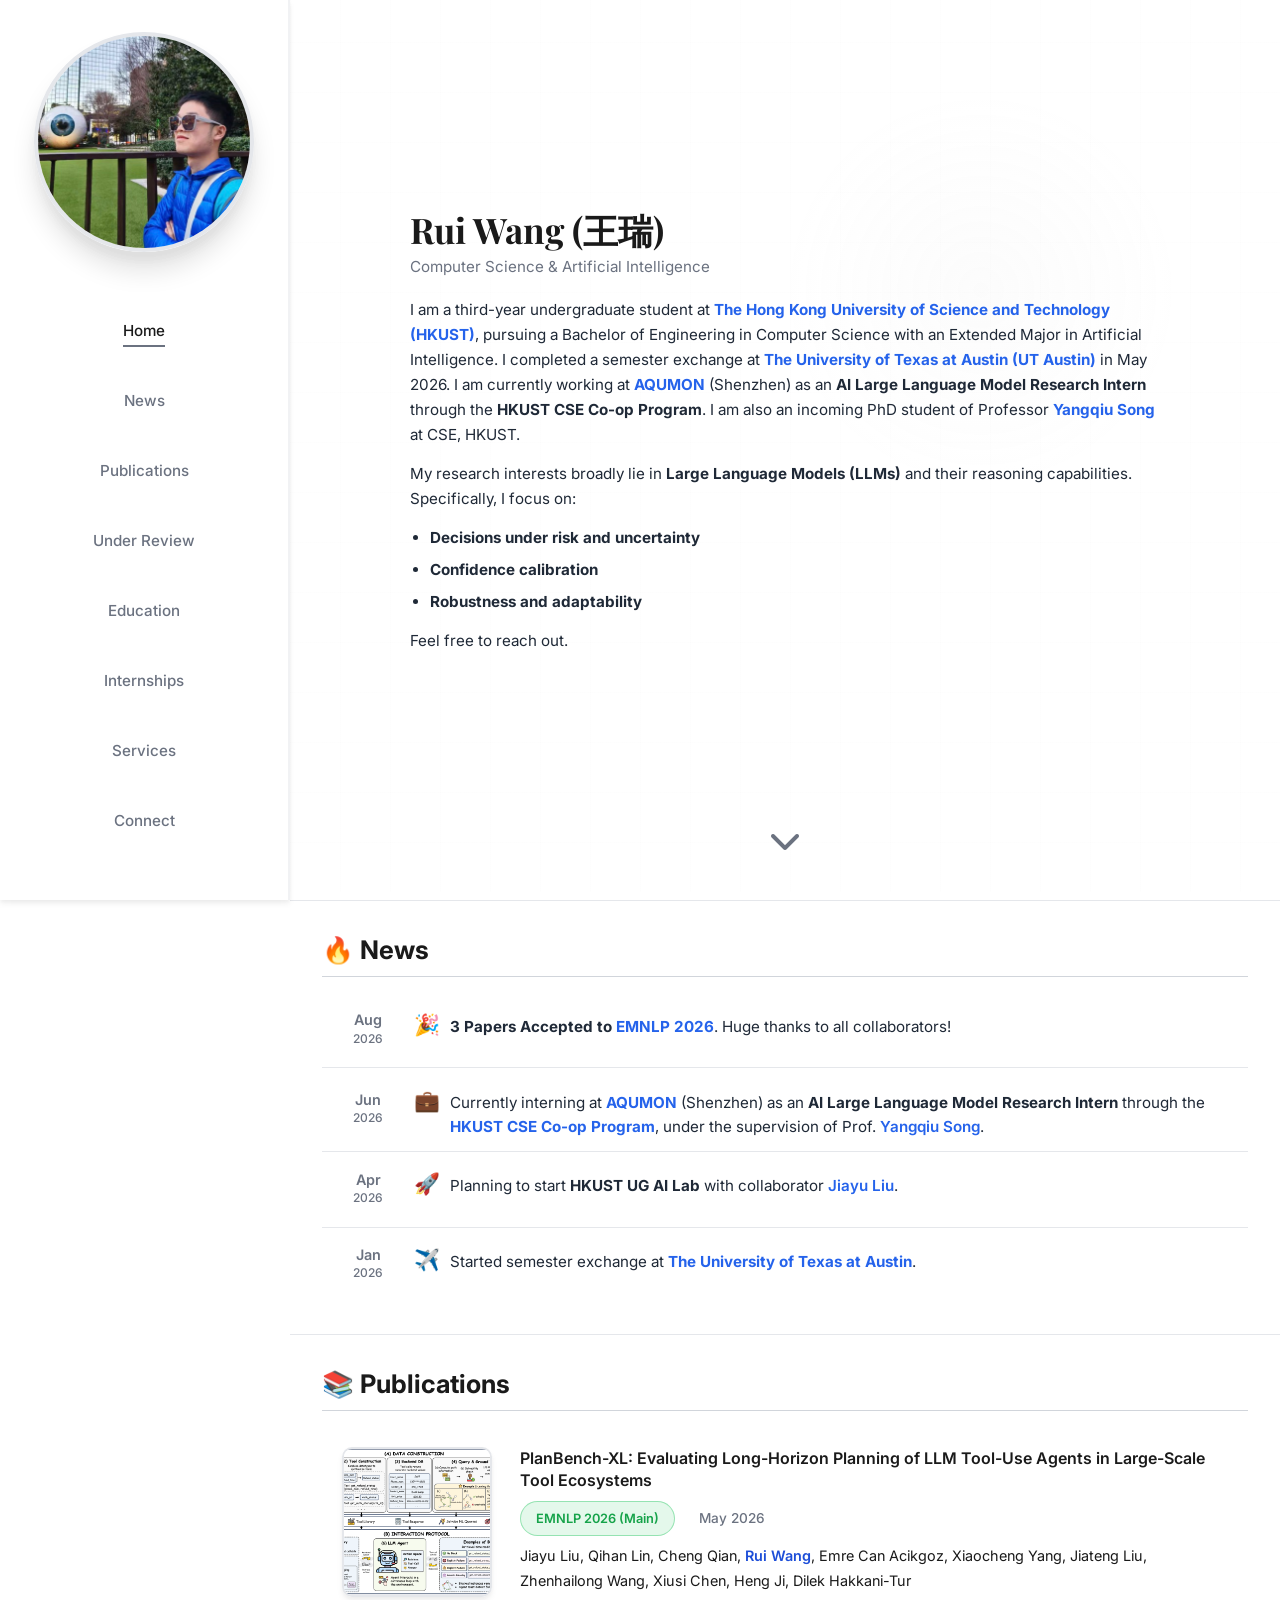
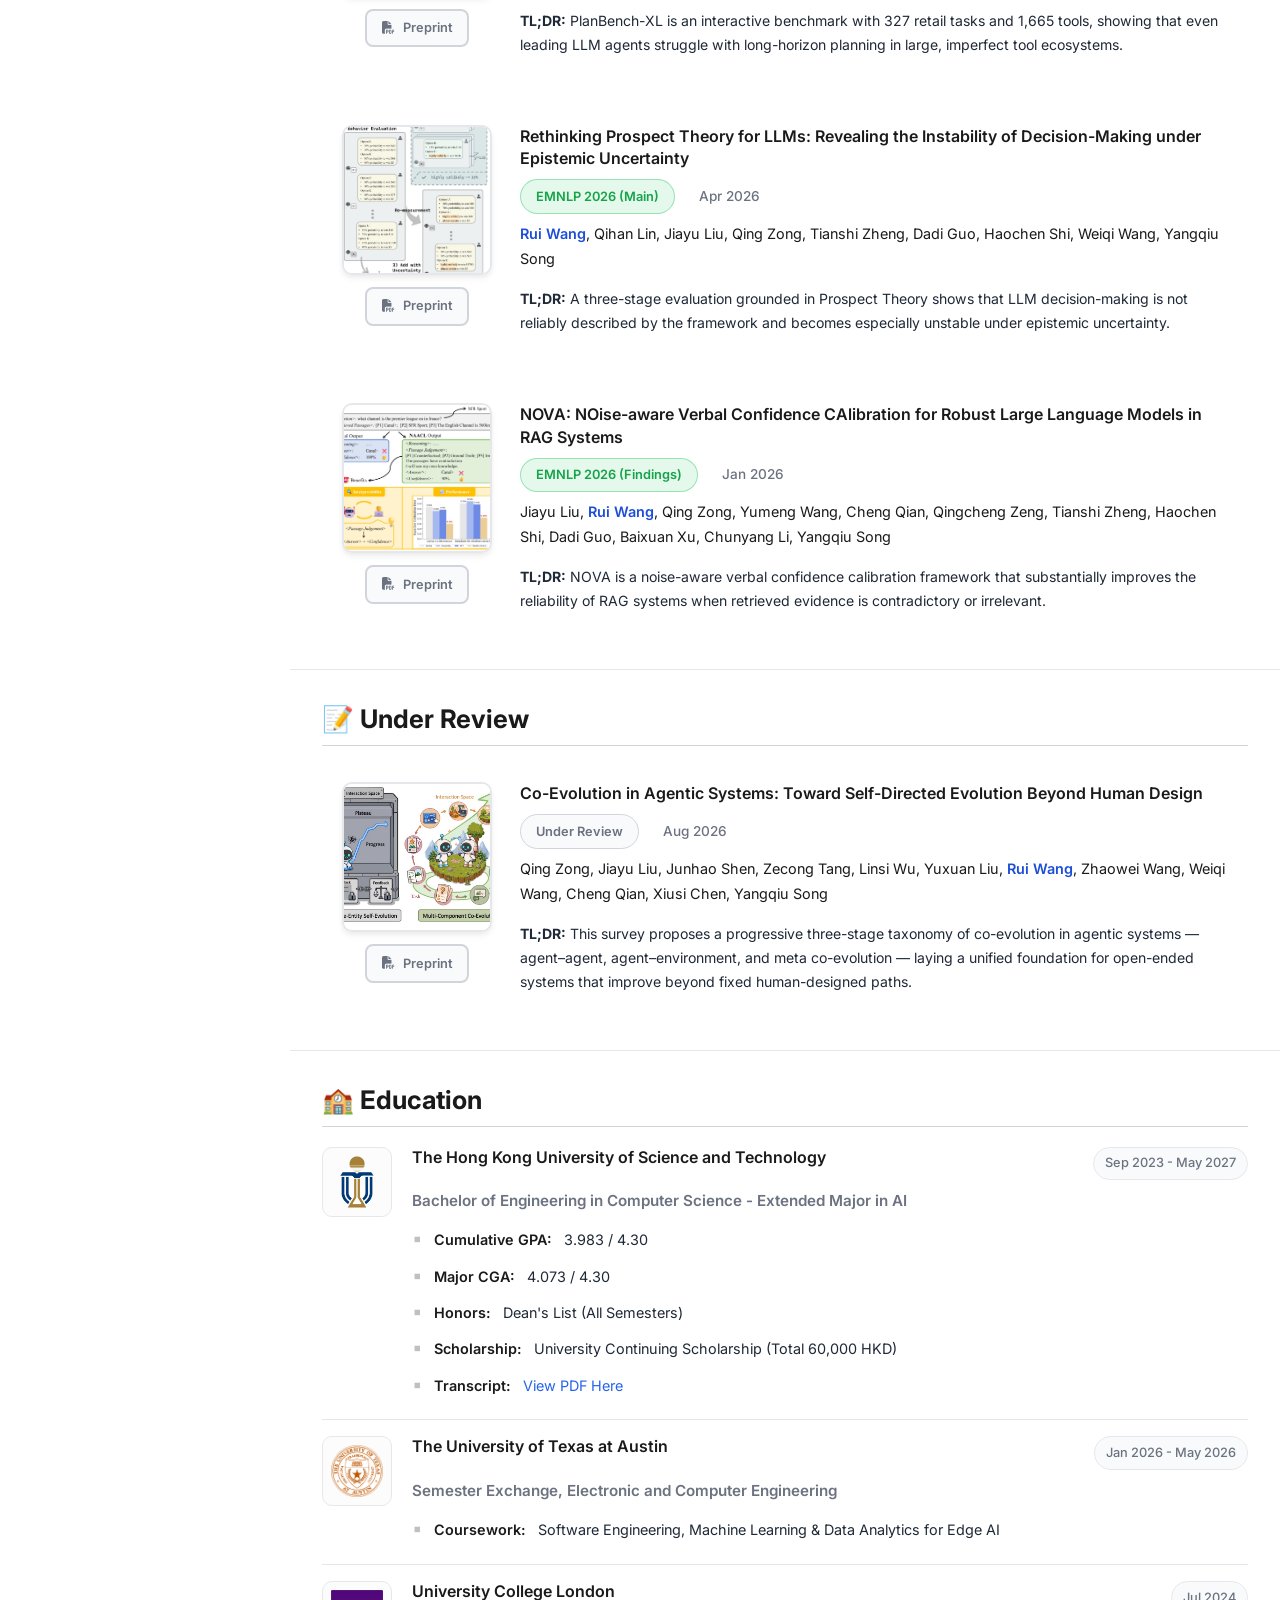
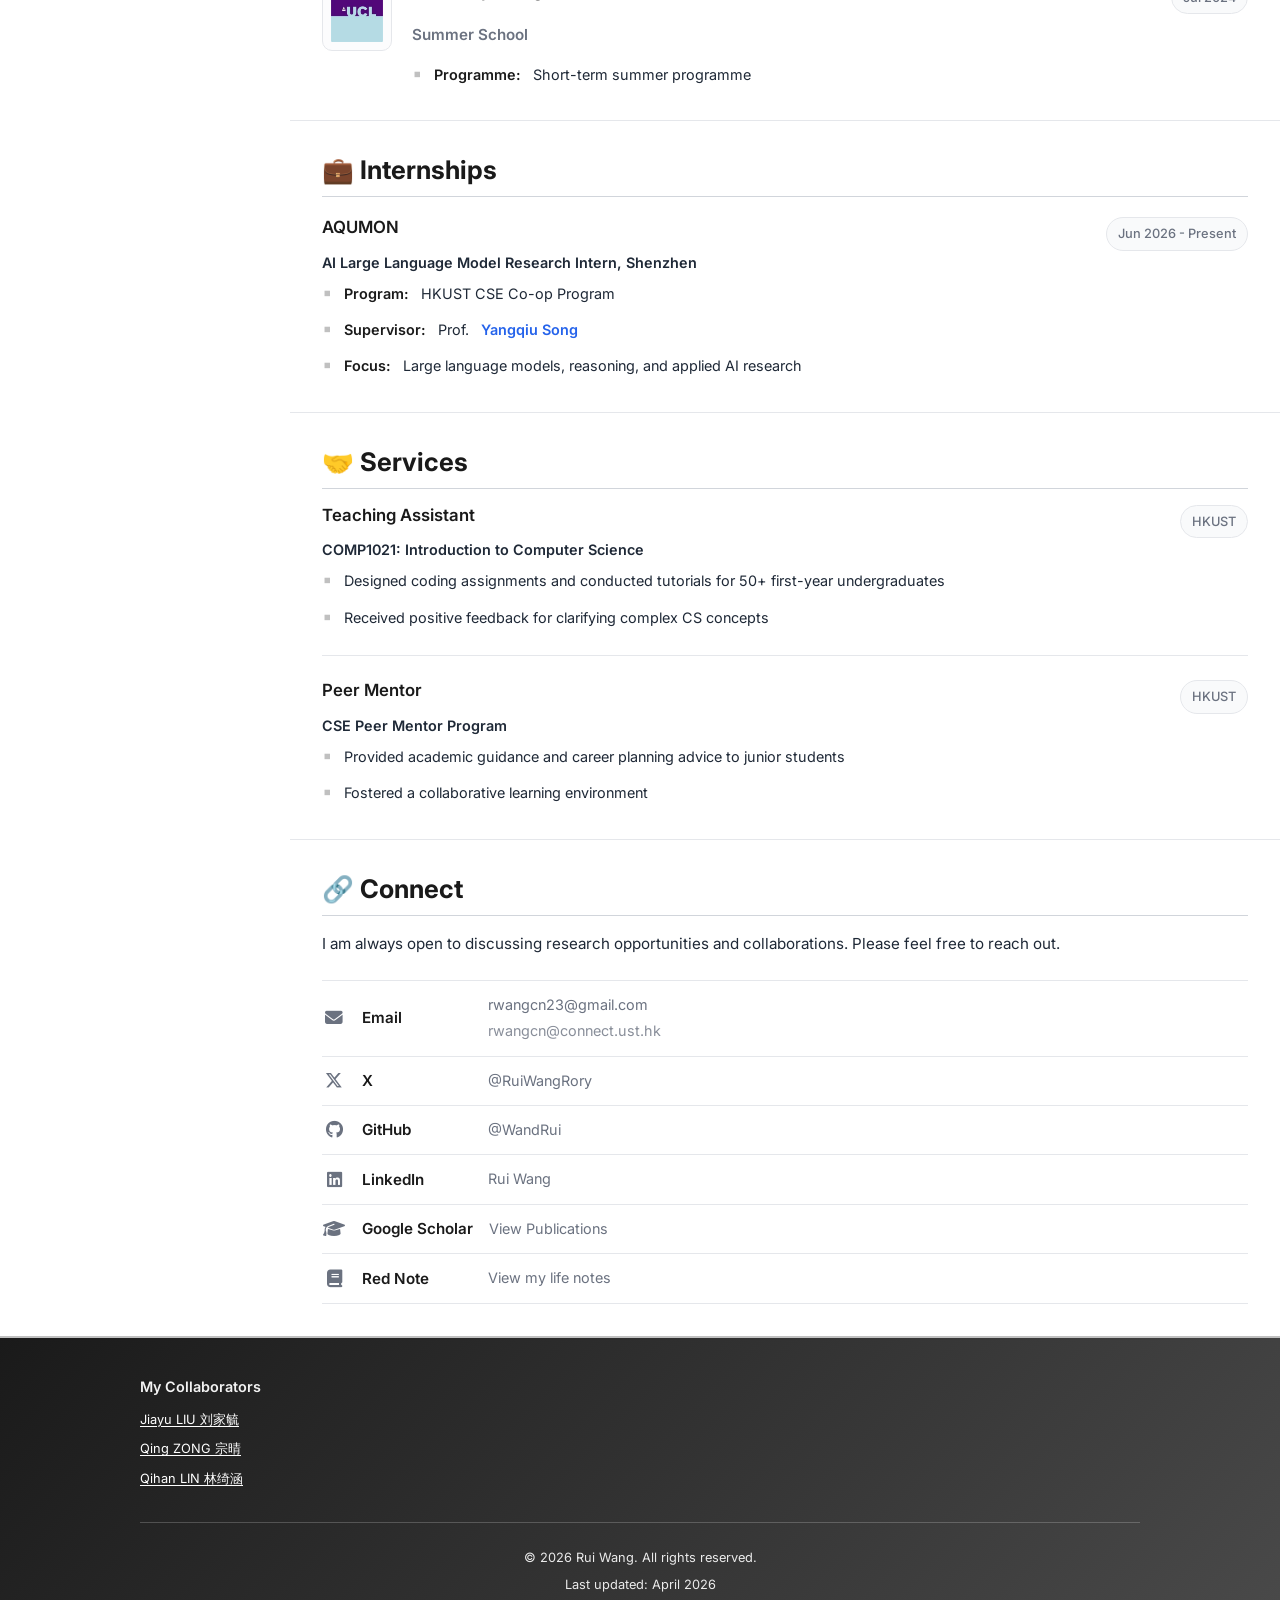
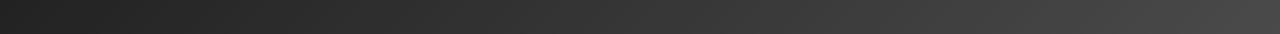
==== commit f0d924e2: "Optimize images: compress profile photo and publication figures to JPEG, add lazy loading" ====
--- a/index.html
+++ b/index.html
@@ -25,7 +25,7 @@
         <aside class="left-sidebar">
             <div class="sidebar-content">
                 <div class="hero-image fade-in">
-                    <img src="figures/photo2.png" alt="Rui Wang Profile Photo" class="profile-photo">
+                    <img src="figures/photo2.jpg" alt="Rui Wang Profile Photo" class="profile-photo">
                     <ul class="sidebar-nav">
                         <li><a href="#home" class="nav-link">Home</a></li>
                         <li><a href="#news" class="nav-link">News</a></li>
@@ -47,7 +47,7 @@
                 <div class="hero-content">
                     <!-- Mobile: Show image and contact in hero section -->
                     <div class="hero-image-mobile fade-in">
-                        <img src="figures/photo2.png" alt="Rui Wang Profile Photo" class="profile-photo">
+                        <img src="figures/photo2.jpg" alt="Rui Wang Profile Photo" class="profile-photo">
                         <div class="hero-contact-row">
                             <span class="hero-contact-label">Contact me</span>
                             <div class="social-links">
@@ -165,7 +165,7 @@
                                 <div class="research-item">
                                     <div class="research-card" data-research-id="research-1">
                                         <div class="research-figure-col">
-                                            <img src="figures/planBench.png" alt="PlanBench-XL Research Figure" class="research-thumbnail">
+                                            <img src="figures/planBench.png" alt="PlanBench-XL Research Figure" class="research-thumbnail" loading="lazy">
                                             <div class="research-links">
                                                 <a href="https://arxiv.org/abs/2606.22388" target="_blank" class="research-link">
                                                     <i class="fas fa-file-pdf"></i> Preprint
@@ -197,7 +197,7 @@
                                 <div class="research-item">
                                     <div class="research-card" data-research-id="research-2">
                                         <div class="research-figure-col">
-                                            <img src="figures/marpt_fig.png" alt="Rethinking Prospect Theory for LLMs Research Figure" class="research-thumbnail">
+                                            <img src="figures/marpt_fig.jpg" alt="Rethinking Prospect Theory for LLMs Research Figure" class="research-thumbnail" loading="lazy">
                                             <div class="research-links">
                                                 <a href="https://arxiv.org/abs/2508.08992" target="_blank" class="research-link">
                                                     <i class="fas fa-file-pdf"></i> Preprint
@@ -229,7 +229,7 @@
                                 <div class="research-item">
                                     <div class="research-card" data-research-id="research-3">
                                         <div class="research-figure-col">
-                                            <img src="figures/naacl_fig.png" alt="NOVA Research Figure" class="research-thumbnail">
+                                            <img src="figures/naacl_fig.jpg" alt="NOVA Research Figure" class="research-thumbnail" loading="lazy">
                                             <div class="research-links">
                                                 <a href="https://arxiv.org/abs/2601.11004" target="_blank" class="research-link">
                                                     <i class="fas fa-file-pdf"></i> Preprint
@@ -273,7 +273,7 @@
                                 <div class="research-item">
                                     <div class="research-card" data-research-id="research-4">
                                         <div class="research-figure-col">
-                                            <img src="figures/co-eval.png" alt="Co-Evolution in Agentic Systems Figure" class="research-thumbnail">
+                                            <img src="figures/co-eval.jpg" alt="Co-Evolution in Agentic Systems Figure" class="research-thumbnail" loading="lazy">
                                             <div class="research-links">
                                                 <a href="https://arxiv.org/abs/2608.10299" target="_blank" class="research-link">
                                                     <i class="fas fa-file-pdf"></i> Preprint
